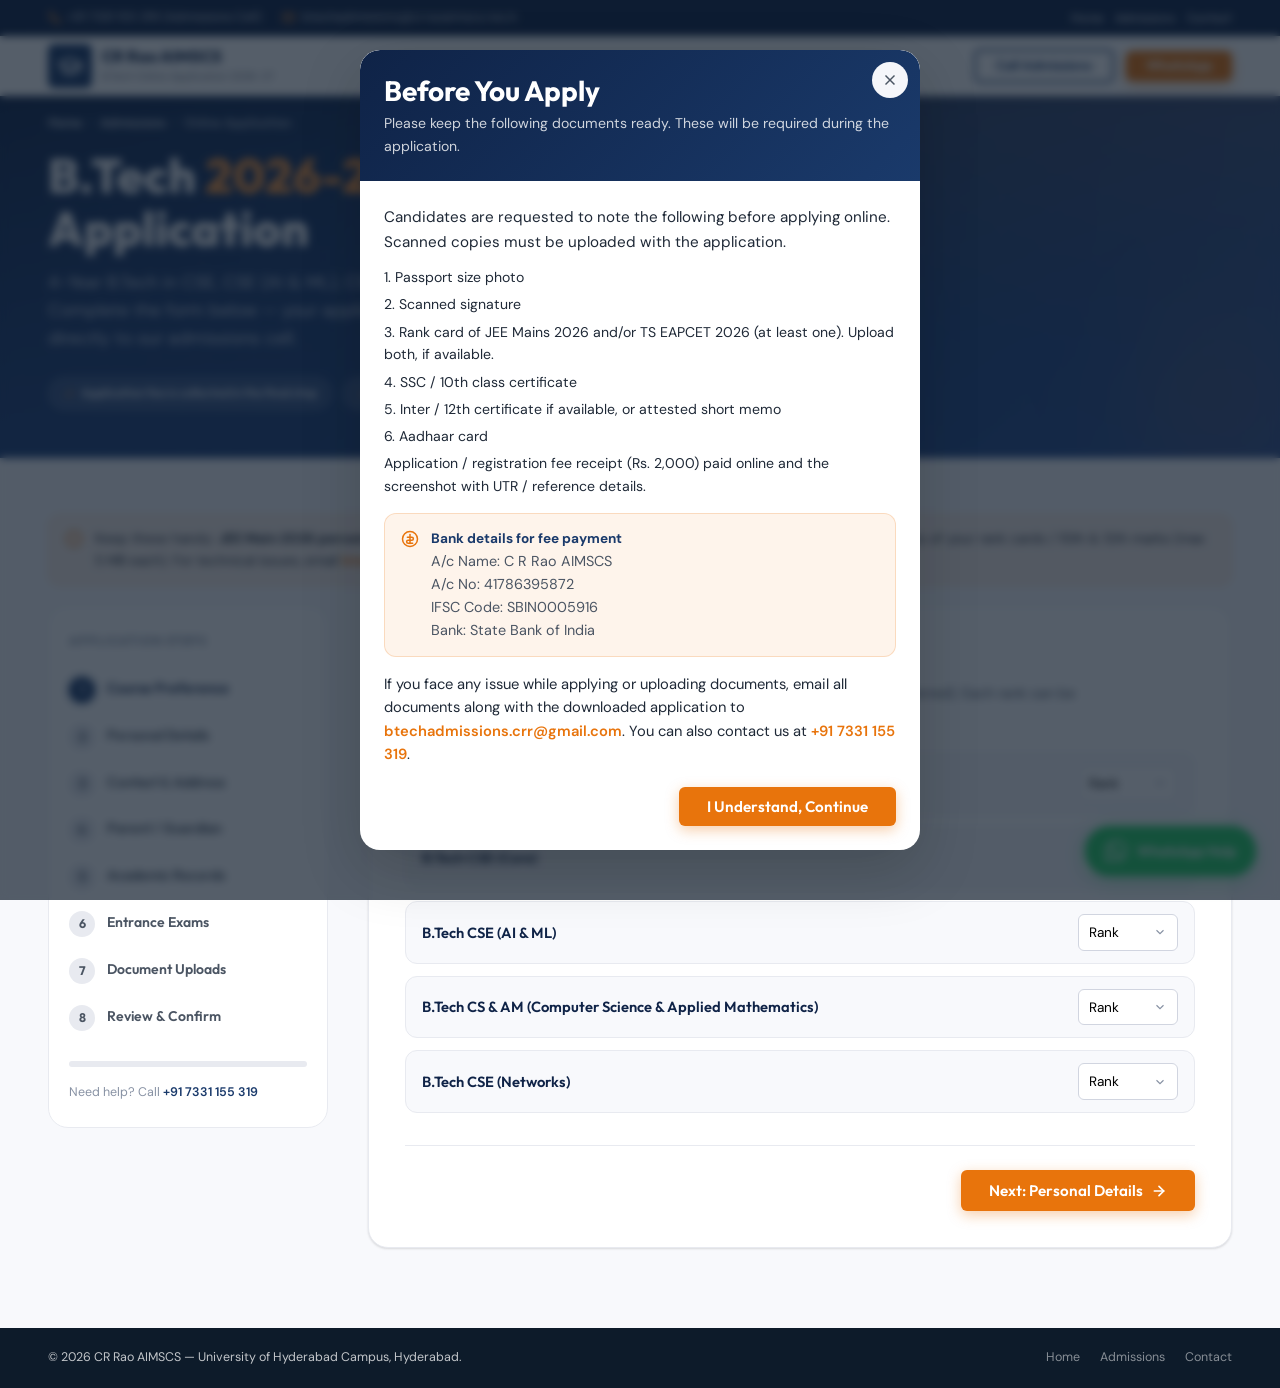
==== pages/apply.html @ d6f0d69d "first commit" ====
<!doctype html>
<html lang="en">
  <head>
    <meta charset="UTF-8" />
    <meta
      name="viewport"
      content="width=device-width, initial-scale=1.0, viewport-fit=cover"
    />
    <meta name="theme-color" content="#1a3a6b" />

    <title>B.Tech 2026-27 Online Application | CR Rao AIMSCS</title>
    <meta
      name="description"
      content="Apply online for the 4-Year B.Tech program at CR Rao AIMSCS for the academic year 2026-27. Specializations in CSE, AI &amp; ML, Data Science, CS &amp; AM and Networks."
    />
    <meta name="robots" content="noindex, nofollow" />

    <link
      rel="icon"
      type="image/svg+xml"
      href="data:image/svg+xml,%3Csvg xmlns='http://www.w3.org/2000/svg' viewBox='0 0 100 100'%3E%3Crect width='100' height='100' rx='18' fill='%231a3a6b'/%3E%3Ctext x='50' y='66' font-family='Outfit,sans-serif' font-size='52' font-weight='800' text-anchor='middle' fill='%23fff'%3ECR%3C/text%3E%3C/svg%3E"
    />

    <link rel="preconnect" href="https://fonts.googleapis.com" />
    <link rel="preconnect" href="https://fonts.gstatic.com" crossorigin />
    <link
      href="https://fonts.googleapis.com/css2?family=Outfit:wght@400;500;600;700;800&family=DM+Sans:wght@400;500;600;700&display=swap"
      rel="stylesheet"
    />

    <link rel="stylesheet" href="https://unpkg.com/aos@2.3.4/dist/aos.css" />
    <link rel="stylesheet" href="../css/main.css" />
  </head>
  <body>
    <!-- ===== SITE HEADER ===== -->
    <header class="site-header scrolled" id="siteHeader">
      <!-- ===== TOP BAR ===== -->
      <div class="top-bar">
        <div class="container top-bar-inner">
          <div class="top-bar-info">
            <span class="top-bar-item">
              <svg
                viewBox="0 0 24 24"
                fill="none"
                stroke="currentColor"
                stroke-width="2"
                stroke-linecap="round"
              >
                <path
                  d="M22 16.92v3a2 2 0 0 1-2.18 2 19.79 19.79 0 0 1-8.63-3.07 19.5 19.5 0 0 1-6-6 19.79 19.79 0 0 1-3.07-8.67A2 2 0 0 1 4.11 2h3a2 2 0 0 1 2 1.72 12.84 12.84 0 0 0 .7 2.81 2 2 0 0 1-.45 2.11L8.09 9.91a16 16 0 0 0 6 6l1.27-1.27a2 2 0 0 1 2.11-.45 12.84 12.84 0 0 0 2.81.7A2 2 0 0 1 22 16.92z"
                />
              </svg>
              +91 7331 155 319 (Admissions Cell)
            </span>
            <span class="top-bar-item">
              <svg
                viewBox="0 0 24 24"
                fill="none"
                stroke="currentColor"
                stroke-width="2"
                stroke-linecap="round"
              >
                <path
                  d="M4 4h16c1.1 0 2 .9 2 2v12c0 1.1-.9 2-2 2H4c-1.1 0-2-.9-2-2V6c0-1.1.9-2 2-2z"
                />
                <polyline points="22,6 12,13 2,6" />
              </svg>
              btechadmissions@crraoaimscs.res.in
            </span>
          </div>
          <div class="top-bar-links">
            <a href="../index.html">Home</a>
            <a href="admissions.html">Admissions</a>
            <a href="contact.html">Contact</a>
          </div>
        </div>
      </div>

      <!-- ===== NAVIGATION ===== -->
      <nav id="navbar" class="scrolled" aria-label="Primary">
        <div class="container nav-inner">
          <a href="../index.html" class="nav-logo">
            <span class="nav-logo-icon">
              <svg
                viewBox="0 0 24 24"
                fill="none"
                stroke="currentColor"
                stroke-width="2"
                stroke-linecap="round"
              >
                <path d="M22 10v6M2 10l10-5 10 5-10 5z" />
                <path d="M6 12v5c0 .5 1.5 2 6 2s6-1.5 6-2v-5" />
              </svg>
            </span>
            <span class="nav-logo-text">
              <span class="nav-logo-name" style="color: #0f2347"
                >CR Rao AIMSCS</span
              ><br />
              <span class="nav-logo-sub" style="color: #6b7280"
                >B.Tech Online Application 2026-27</span
              >
            </span>
          </a>

          <ul class="nav-links">
            <li class="nav-item">
              <a href="../index.html" class="nav-link">Home</a>
            </li>
            <li class="nav-item">
              <a href="admissions.html" class="nav-link">Admissions</a>
            </li>
            <li class="nav-item">
              <a href="placements.html" class="nav-link">Placements</a>
            </li>
            <li class="nav-item">
              <a href="contact.html" class="nav-link">Contact</a>
            </li>
          </ul>

          <div class="nav-cta">
            <a href="tel:+917331155319" class="btn btn-outline btn-sm"
              >Call Admissions</a
            >
            <a href="https://wa.me/917331155319" class="btn btn-primary btn-sm"
              >WhatsApp</a
            >
          </div>

          <button class="nav-toggle" id="navToggle" aria-label="Open menu">
            <span></span><span></span><span></span>
          </button>
        </div>
      </nav>
    </header>
    <!-- /site-header -->

    <div class="mobile-overlay" id="mobileOverlay"></div>
    <aside class="mobile-menu" id="mobileMenu">
      <div class="mobile-menu-header">
        <span class="nav-logo-text">
          <span class="nav-logo-name" style="color: #1a3a6b">CR Rao AIMSCS</span
          ><br />
          <span class="nav-logo-sub" style="color: #6b7280"
            >B.Tech Application</span
          >
        </span>
        <button class="mobile-close" id="mobileClose" aria-label="Close">
          <svg
            viewBox="0 0 24 24"
            fill="none"
            stroke="currentColor"
            stroke-width="2"
          >
            <line x1="18" y1="6" x2="6" y2="18" />
            <line x1="6" y1="6" x2="18" y2="18" />
          </svg>
        </button>
      </div>
      <ul class="mobile-nav-links">
        <li class="mobile-nav-item">
          <a href="../index.html" class="mobile-nav-link">Home</a>
        </li>
        <li class="mobile-nav-item">
          <a href="admissions.html" class="mobile-nav-link">Admissions 2026</a>
        </li>
        <li class="mobile-nav-item">
          <a href="placements.html" class="mobile-nav-link">Placements</a>
        </li>
        <li class="mobile-nav-item">
          <a href="contact.html" class="mobile-nav-link">Contact</a>
        </li>
      </ul>
      <div class="mobile-cta">
        <a href="https://wa.me/917331155319" class="btn btn-whatsapp btn-lg"
          >WhatsApp Counsellor</a
        >
      </div>
    </aside>

    <div
      class="lead-popup"
      id="preApplyNotice"
      role="dialog"
      aria-modal="true"
      aria-labelledby="preApplyTitle"
      aria-describedby="preApplyDesc"
      aria-hidden="true"
    >
      <div class="lead-popup-inner">
        <button
          class="lead-popup-close"
          type="button"
          data-close-notice
          aria-label="Close dialog"
        >
          <svg
            viewBox="0 0 24 24"
            fill="none"
            stroke="currentColor"
            stroke-width="2"
          >
            <line x1="18" y1="6" x2="6" y2="18" />
            <line x1="6" y1="6" x2="18" y2="18" />
          </svg>
        </button>
        <div class="lead-popup-header">
          <h3 id="preApplyTitle">Before You Apply</h3>
          <p id="preApplyDesc">
            Please keep the following documents ready. These will be required
            during the application.
          </p>
        </div>
        <div class="lead-popup-body">
          <p style="font-size: 0.95rem; color: var(--clr-gray-700)">
            Candidates are requested to note the following before applying
            online. Scanned copies must be uploaded with the application.
          </p>
          <ul class="fee-list" style="margin: 0.75rem 0 1rem; padding: 0">
            <li>1. Passport size photo</li>
            <li>2. Scanned signature</li>
            <li>
              3. Rank card of JEE Mains 2026 and/or TS EAPCET 2026 (at least
              one). Upload both, if available.
            </li>
            <li>4. SSC / 10th class certificate</li>
            <li>
              5. Inter / 12th certificate if available, or attested short memo
            </li>
            <li>6. Aadhaar card</li>
            <li>
              Application / registration fee receipt (Rs. 2,000) paid online and
              the screenshot with UTR / reference details.
            </li>
          </ul>

          <div class="apply-info-tile" style="margin: 0 0 1rem">
            <svg
              viewBox="0 0 24 24"
              fill="none"
              stroke="currentColor"
              stroke-width="2"
              stroke-linecap="round"
              aria-hidden="true"
            >
              <path d="M12 6v12" />
              <circle cx="12" cy="12" r="10" />
              <path d="M8.5 9.5h6a2 2 0 0 1 0 4h-5a2 2 0 0 0 0 4h6" />
            </svg>
            <div>
              <div style="font-weight: 700; color: var(--clr-primary)">
                Bank details for fee payment
              </div>
              <div style="font-size: 0.9rem; color: var(--clr-gray-600)">
                A/c Name: C R Rao AIMSCS<br />
                A/c No: 41786395872<br />
                IFSC Code: SBIN0005916<br />
                Bank: State Bank of India
              </div>
            </div>
          </div>

          <p style="font-size: 0.92rem; color: var(--clr-gray-700)">
            If you face any issue while applying or uploading documents, email
            all documents along with the downloaded application to
            <a
              href="mailto:btechadmissions.crr@gmail.com"
              style="color: var(--clr-accent); font-weight: 600"
              >btechadmissions.crr@gmail.com</a
            >. You can also contact us at
            <a
              href="tel:+917331155319"
              style="color: var(--clr-accent); font-weight: 600"
              >+91 7331 155 319</a
            >.
          </p>

          <div
            style="
              display: flex;
              justify-content: flex-end;
              flex-wrap: wrap;
              gap: 0.75rem;
              margin-top: 1.25rem;
            "
          >
            <button type="button" class="btn btn-primary" data-close-notice>
              I Understand, Continue
            </button>
          </div>
        </div>
      </div>
    </div>

    <!-- ===== PAGE HERO ===== -->
    <header class="page-hero">
      <div class="container">
        <nav class="breadcrumb" aria-label="Breadcrumb">
          <a href="../index.html">Home</a>
          <span class="breadcrumb-sep">/</span>
          <a href="admissions.html">Admissions</a>
          <span class="breadcrumb-sep">/</span>
          <span>Online Application</span>
        </nav>
        <h1 class="page-hero-title">
          B.Tech <span>2026-27</span> Online Application
        </h1>
        <p class="page-hero-sub">
          4-Year B.Tech in CSE, CSE (AI &amp; ML), CSE (Data Science), CS &amp;
          AM and CSE (Networks). Complete the form below — your application will
          be saved as you go and submitted directly to our admissions cell.
        </p>
        <div class="page-hero-actions">
          <span class="hero-badge"
            ><svg
              viewBox="0 0 24 24"
              fill="none"
              stroke="currentColor"
              stroke-width="2"
            >
              <polyline points="20 6 9 17 4 12" />
            </svg>
            Application fee is collected in the final step</span
          >
          <span class="hero-badge"
            ><svg
              viewBox="0 0 24 24"
              fill="none"
              stroke="currentColor"
              stroke-width="2"
            >
              <polyline points="20 6 9 17 4 12" />
            </svg>
            Auto-saves as you fill</span
          >
          <span class="hero-badge gold"
            ><svg
              viewBox="0 0 24 24"
              fill="none"
              stroke="currentColor"
              stroke-width="2"
            >
              <polyline points="20 6 9 17 4 12" />
            </svg>
            Digital signature accepted</span
          >
        </div>
      </div>
    </header>

    <!-- ===== APPLICATION SHELL ===== -->
    <section class="apply-shell">
      <div class="container">
        <div class="apply-info-tile">
          <svg
            viewBox="0 0 24 24"
            fill="none"
            stroke="currentColor"
            stroke-width="2"
            stroke-linecap="round"
            aria-hidden="true"
          >
            <circle cx="12" cy="12" r="10" />
            <line x1="12" y1="16" x2="12" y2="12" />
            <line x1="12" y1="8" x2="12.01" y2="8" />
          </svg>
          <div>
            Keep these handy: <strong>JEE Main 2026 percentile</strong>,
            <strong>TS EAPCET 2026 rank</strong>, a passport-size photo, your
            signature image, and PDF copies of your rank cards / 10th &amp; 12th
            marks (max 5 MB each). For technical issues, email
            <a
              href="mailto:btechadmissions@crraoaimscs.res.in"
              style="color: var(--clr-accent); font-weight: 600"
              >btechadmissions@crraoaimscs.res.in</a
            >
            or call
            <a
              href="tel:+917331155319"
              style="color: var(--clr-accent); font-weight: 600"
              >+91 7331 155 319</a
            >.
          </div>
        </div>

        <div class="apply-grid">
          <!-- Step rail -->
          <aside class="step-rail" aria-label="Form steps">
            <div class="step-rail-title">Application Steps</div>
            <ol class="step-list" id="stepList">
              <li class="active" data-step="1">Course Preference</li>
              <li data-step="2">Personal Details</li>
              <li data-step="3">Contact &amp; Address</li>
              <li data-step="4">Parent / Guardian</li>
              <li data-step="5">Academic Records</li>
              <li data-step="6">Entrance Exams</li>
              <li data-step="7">Document Uploads</li>
              <li data-step="8">Review &amp; Confirm</li>
            </ol>
            <div class="step-rail-progress">
              <div class="step-rail-progress-bar" id="progressBar"></div>
            </div>
            <p
              style="
                font-size: 0.78rem;
                color: var(--clr-gray-400);
                margin-top: 1rem;
              "
            >
              Need help? Call
              <a
                href="tel:+917331155319"
                style="color: var(--clr-primary); font-weight: 600"
                >+91 7331 155 319</a
              >
            </p>
          </aside>

          <!-- Form -->
          <main class="apply-panel">
            <!-- Mobile-only compact step indicator (hidden on desktop) -->
            <div class="step-indicator-mobile" id="stepIndicatorMobile">
              <div class="sim-meta">
                <span class="sim-label"
                  >Step <strong id="simCurrent">1</strong> of 8</span
                >
                <span class="sim-name" id="simName">Course Preference</span>
              </div>
              <div class="sim-bar">
                <div class="sim-bar-fill" id="simBarFill"></div>
              </div>
            </div>

            <form id="applyForm" novalidate>
              <!-- ============== STEP 1: COURSE PREFERENCE ============== -->
              <section class="apply-step active" data-step="1">
                <h2><span class="apply-step-num">1</span> Course Preference</h2>
                <p class="apply-step-sub">
                  Rank the five B.Tech specializations in your order of
                  preference (1 = most preferred). Each rank can be assigned to
                  only one program.
                </p>

                <div class="preference-list">
                  <div class="preference-row">
                    <span class="preference-row-name"
                      >B.Tech CSE (Data Science)</span
                    >
                    <select name="pref_ds" class="pref-select" required>
                      <option value="">Rank</option>
                      <option>1</option>
                      <option>2</option>
                      <option>3</option>
                      <option>4</option>
                      <option>5</option>
                      <option value="0">Not interested</option>
                    </select>
                  </div>
                  <div class="preference-row">
                    <span class="preference-row-name">B.Tech CSE (Core)</span>
                    <select name="pref_cse" class="pref-select" required>
                      <option value="">Rank</option>
                      <option>1</option>
                      <option>2</option>
                      <option>3</option>
                      <option>4</option>
                      <option>5</option>
                      <option value="0">Not interested</option>
                    </select>
                  </div>
                  <div class="preference-row">
                    <span class="preference-row-name"
                      >B.Tech CSE (AI &amp; ML)</span
                    >
                    <select name="pref_aiml" class="pref-select" required>
                      <option value="">Rank</option>
                      <option>1</option>
                      <option>2</option>
                      <option>3</option>
                      <option>4</option>
                      <option>5</option>
                      <option value="0">Not interested</option>
                    </select>
                  </div>
                  <div class="preference-row">
                    <span class="preference-row-name"
                      >B.Tech CS &amp; AM (Computer Science &amp; Applied
                      Mathematics)</span
                    >
                    <select name="pref_csam" class="pref-select" required>
                      <option value="">Rank</option>
                      <option>1</option>
                      <option>2</option>
                      <option>3</option>
                      <option>4</option>
                      <option>5</option>
                      <option value="0">Not interested</option>
                    </select>
                  </div>
                  <div class="preference-row">
                    <span class="preference-row-name"
                      >B.Tech CSE (Networks)</span
                    >
                    <select name="pref_net" class="pref-select" required>
                      <option value="">Rank</option>
                      <option>1</option>
                      <option>2</option>
                      <option>3</option>
                      <option>4</option>
                      <option>5</option>
                      <option value="0">Not interested</option>
                    </select>
                  </div>
                </div>

                <div class="step-nav">
                  <button type="button" class="btn btn-back" disabled>
                    Back
                  </button>
                  <button type="button" class="btn btn-primary" data-next>
                    Next: Personal Details
                    <svg
                      viewBox="0 0 24 24"
                      fill="none"
                      stroke="currentColor"
                      stroke-width="2.5"
                      stroke-linecap="round"
                      width="16"
                      height="16"
                    >
                      <line x1="5" y1="12" x2="19" y2="12" />
                      <polyline points="12 5 19 12 12 19" />
                    </svg>
                  </button>
                </div>
              </section>

              <!-- ============== STEP 2: PERSONAL DETAILS ============== -->
              <section class="apply-step" data-step="2">
                <h2><span class="apply-step-num">2</span> Personal Details</h2>
                <p class="apply-step-sub">
                  Enter your details exactly as per your SSC (Class&nbsp;10)
                  certificate.
                </p>

                <div class="field-grid two">
                  <div class="form-group span-2">
                    <label class="form-label" for="f-name"
                      >Full Name (as per SSC)<span class="required-mark"
                        >*</span
                      ></label
                    >
                    <input
                      class="form-input"
                      id="f-name"
                      name="full_name"
                      type="text"
                      autocomplete="name"
                      pattern="[A-Za-z\s\.\-]+"
                      title="Name must contain letters only (no numbers or special characters)"
                      required
                    />
                  </div>

                  <div class="form-group">
                    <label class="form-label" for="f-fname"
                      >Father's Name<span class="required-mark">*</span></label
                    >
                    <input
                      class="form-input"
                      id="f-fname"
                      name="father_name"
                      type="text"
                      pattern="[A-Za-z\s\.\-]+"
                      title="Name must contain letters only (no numbers or special characters)"
                      required
                    />
                  </div>
                  <div class="form-group">
                    <label class="form-label" for="f-mname"
                      >Mother's Name<span class="required-mark">*</span></label
                    >
                    <input
                      class="form-input"
                      id="f-mname"
                      name="mother_name"
                      type="text"
                      pattern="[A-Za-z\s\.\-]+"
                      title="Name must contain letters only (no numbers or special characters)"
                      required
                    />
                  </div>

                  <div class="form-group">
                    <label class="form-label" for="f-dob"
                      >Date of Birth<span class="required-mark">*</span></label
                    >
                    <input
                      class="form-input"
                      id="f-dob"
                      name="dob"
                      type="date"
                      required
                    />
                  </div>
                  <div class="form-group">
                    <label class="form-label"
                      >Gender<span class="required-mark">*</span></label
                    >
                    <div class="radio-group">
                      <label class="radio-pill"
                        ><input
                          type="radio"
                          name="gender"
                          value="Male"
                          required
                        /><span>Male</span></label
                      >
                      <label class="radio-pill"
                        ><input
                          type="radio"
                          name="gender"
                          value="Female"
                        /><span>Female</span></label
                      >
                      <label class="radio-pill"
                        ><input type="radio" name="gender" value="Other" /><span
                          >Other</span
                        ></label
                      >
                    </div>
                  </div>

                  <div class="form-group">
                    <label class="form-label" for="f-cat"
                      >Category<span class="required-mark">*</span></label
                    >
                    <select
                      class="form-select"
                      id="f-cat"
                      name="category"
                      required
                    >
                      <option value="">— Select —</option>
                      <option>OC</option>
                      <option>OBC</option>
                      <option>BC-A</option>
                      <option>BC-B</option>
                      <option>BC-C</option>
                      <option>BC-D</option>
                      <option>BC-E</option>
                      <option>SC</option>
                      <option>ST</option>
                      <option>EWS</option>
                    </select>
                  </div>
                  <div class="form-group">
                    <label class="form-label" for="f-religion"
                      >Religion<span class="required-mark">*</span></label
                    >
                    <input
                      class="form-input"
                      id="f-religion"
                      name="religion"
                      type="text"
                      required
                    />
                  </div>

                  <div class="form-group">
                    <label class="form-label" for="f-tongue"
                      >Mother Tongue</label
                    >
                    <input
                      class="form-input"
                      id="f-tongue"
                      name="mother_tongue"
                      type="text"
                    />
                  </div>
                  <div class="form-group">
                    <label class="form-label" for="f-nat"
                      >Nationality<span class="required-mark">*</span></label
                    >
                    <input
                      class="form-input"
                      id="f-nat"
                      name="nationality"
                      type="text"
                      value="Indian"
                      required
                    />
                  </div>

                  <div class="form-group">
                    <label class="form-label" for="f-aadhaar"
                      >Aadhaar Number<span class="required-mark">*</span></label
                    >
                    <input
                      class="form-input"
                      id="f-aadhaar"
                      name="aadhaar"
                      type="text"
                      inputmode="numeric"
                      maxlength="14"
                      placeholder="XXXX XXXX XXXX"
                      required
                    />
                  </div>
                  <div class="form-group">
                    <label class="form-label" for="f-blood">Blood Group</label>
                    <select class="form-select" id="f-blood" name="blood_group">
                      <option value="">— Select —</option>
                      <option>A+</option>
                      <option>A-</option>
                      <option>B+</option>
                      <option>B-</option>
                      <option>O+</option>
                      <option>O-</option>
                      <option>AB+</option>
                      <option>AB-</option>
                    </select>
                  </div>
                </div>

                <div class="step-nav">
                  <button type="button" class="btn btn-back" data-prev>
                    Back
                  </button>
                  <button type="button" class="btn btn-primary" data-next>
                    Next: Contact &amp; Address
                    <svg
                      viewBox="0 0 24 24"
                      fill="none"
                      stroke="currentColor"
                      stroke-width="2.5"
                      stroke-linecap="round"
                      width="16"
                      height="16"
                    >
                      <line x1="5" y1="12" x2="19" y2="12" />
                      <polyline points="12 5 19 12 12 19" />
                    </svg>
                  </button>
                </div>
              </section>

              <!-- ============== STEP 3: CONTACT & ADDRESS ============== -->
              <section class="apply-step" data-step="3">
                <h2>
                  <span class="apply-step-num">3</span> Contact &amp; Address
                </h2>
                <p class="apply-step-sub">
                  All admission communication will go to this email and mobile
                  number.
                </p>

                <div class="field-grid two">
                  <div class="form-group">
                    <label class="form-label" for="f-email"
                      >Student Email<span class="required-mark">*</span></label
                    >
                    <input
                      class="form-input"
                      id="f-email"
                      name="email"
                      type="email"
                      autocomplete="email"
                      required
                    />
                  </div>
                  <div class="form-group">
                    <label class="form-label" for="f-mobile"
                      >Student Mobile<span class="required-mark">*</span></label
                    >
                    <input
                      class="form-input"
                      id="f-mobile"
                      name="mobile"
                      type="tel"
                      autocomplete="tel"
                      placeholder="10-digit mobile"
                      required
                    />
                  </div>

                  <div class="form-group span-2">
                    <label class="form-label" for="f-addr"
                      >Permanent Address<span class="required-mark"
                        >*</span
                      ></label
                    >
                    <textarea
                      class="form-input"
                      id="f-addr"
                      name="address"
                      rows="3"
                      required
                    ></textarea>
                  </div>

                  <div class="form-group">
                    <label class="form-label" for="f-city"
                      >City / Town<span class="required-mark">*</span></label
                    >
                    <input
                      class="form-input"
                      id="f-city"
                      name="city"
                      type="text"
                      required
                    />
                  </div>
                  <div class="form-group">
                    <label class="form-label" for="f-state"
                      >State<span class="required-mark">*</span></label
                    >
                    <input
                      class="form-input"
                      id="f-state"
                      name="state"
                      type="text"
                      value="Telangana"
                      required
                    />
                  </div>

                  <div class="form-group">
                    <label class="form-label" for="f-pin"
                      >PIN Code<span class="required-mark">*</span></label
                    >
                    <input
                      class="form-input"
                      id="f-pin"
                      name="pin"
                      type="text"
                      inputmode="numeric"
                      maxlength="6"
                      required
                    />
                  </div>
                  <div class="form-group">
                    <label class="form-label" for="f-country"
                      >Country<span class="required-mark">*</span></label
                    >
                    <input
                      class="form-input"
                      id="f-country"
                      name="country"
                      type="text"
                      value="India"
                      required
                    />
                  </div>
                </div>

                <div class="step-nav">
                  <button type="button" class="btn btn-back" data-prev>
                    Back
                  </button>
                  <button type="button" class="btn btn-primary" data-next>
                    Next: Parent / Guardian
                    <svg
                      viewBox="0 0 24 24"
                      fill="none"
                      stroke="currentColor"
                      stroke-width="2.5"
                      stroke-linecap="round"
                      width="16"
                      height="16"
                    >
                      <line x1="5" y1="12" x2="19" y2="12" />
                      <polyline points="12 5 19 12 12 19" />
                    </svg>
                  </button>
                </div>
              </section>

              <!-- ============== STEP 4: PARENT / GUARDIAN ============== -->
              <section class="apply-step" data-step="4">
                <h2>
                  <span class="apply-step-num">4</span> Parent / Guardian
                  Details
                </h2>
                <p class="apply-step-sub">
                  We may contact your parent or guardian during the admissions
                  process.
                </p>

                <div class="field-grid two">
                  <div class="form-group">
                    <label class="form-label" for="f-pname"
                      >Parent / Guardian Name<span class="required-mark"
                        >*</span
                      ></label
                    >
                    <input
                      class="form-input"
                      id="f-pname"
                      name="parent_name"
                      type="text"
                      pattern="[A-Za-z\s\.\-]+"
                      title="Name must contain letters only (no numbers or special characters)"
                      required
                    />
                  </div>
                  <div class="form-group">
                    <label class="form-label" for="f-prel"
                      >Relationship<span class="required-mark">*</span></label
                    >
                    <select
                      class="form-select"
                      id="f-prel"
                      name="parent_relation"
                      required
                    >
                      <option value="">— Select —</option>
                      <option>Father</option>
                      <option>Mother</option>
                      <option>Guardian</option>
                    </select>
                  </div>

                  <div class="form-group">
                    <label class="form-label" for="f-pmobile"
                      >Parent Mobile<span class="required-mark">*</span></label
                    >
                    <input
                      class="form-input"
                      id="f-pmobile"
                      name="parent_mobile"
                      type="tel"
                      placeholder="10-digit mobile"
                      required
                    />
                  </div>
                  <div class="form-group">
                    <label class="form-label" for="f-pemail"
                      >Parent Email<span class="required-mark">*</span></label
                    >
                    <input
                      class="form-input"
                      id="f-pemail"
                      name="parent_email"
                      type="email"
                      required
                    />
                  </div>

                  <div class="form-group">
                    <label class="form-label" for="f-pocc">Occupation</label>
                    <input
                      class="form-input"
                      id="f-pocc"
                      name="parent_occupation"
                      type="text"
                    />
                  </div>
                  <div class="form-group">
                    <label class="form-label" for="f-pinc"
                      >Annual Family Income (₹)</label
                    >
                    <select
                      class="form-select"
                      id="f-pinc"
                      name="family_income"
                    >
                      <option value="">— Select —</option>
                      <option>Below 1 Lakh</option>
                      <option>1 – 3 Lakh</option>
                      <option>3 – 6 Lakh</option>
                      <option>6 – 10 Lakh</option>
                      <option>10 – 25 Lakh</option>
                      <option>Above 25 Lakh</option>
                    </select>
                  </div>

                  <div class="form-group span-2">
                    <label class="form-label" for="f-gname"
                      >Local Guardian (if different from parent)</label
                    >
                    <input
                      class="form-input"
                      id="f-gname"
                      name="local_guardian"
                      type="text"
                      placeholder="Name &amp; mobile (optional)"
                    />
                  </div>
                </div>

                <div class="step-nav">
                  <button type="button" class="btn btn-back" data-prev>
                    Back
                  </button>
                  <button type="button" class="btn btn-primary" data-next>
                    Next: Academic Records
                    <svg
                      viewBox="0 0 24 24"
                      fill="none"
                      stroke="currentColor"
                      stroke-width="2.5"
                      stroke-linecap="round"
                      width="16"
                      height="16"
                    >
                      <line x1="5" y1="12" x2="19" y2="12" />
                      <polyline points="12 5 19 12 12 19" />
                    </svg>
                  </button>
                </div>
              </section>

              <!-- ============== STEP 5: ACADEMIC RECORDS ============== -->
              <section class="apply-step" data-step="5">
                <h2><span class="apply-step-num">5</span> Academic Records</h2>
                <p class="apply-step-sub">
                  Class 10 (SSC) and Class 12 (Intermediate / equivalent)
                  details.
                </p>

                <h3
                  style="
                    font-size: 1rem;
                    color: var(--clr-primary);
                    margin: 0 0 0.6rem;
                  "
                >
                  Class 10 / SSC
                </h3>
                <div class="field-grid two">
                  <div class="form-group">
                    <label class="form-label" for="f-10sch"
                      >School Name<span class="required-mark">*</span></label
                    >
                    <input
                      class="form-input"
                      id="f-10sch"
                      name="ssc_school"
                      type="text"
                      required
                    />
                  </div>
                  <div class="form-group">
                    <label class="form-label" for="f-10board"
                      >Board<span class="required-mark">*</span></label
                    >
                    <input
                      class="form-input"
                      id="f-10board"
                      name="ssc_board"
                      type="text"
                      placeholder="e.g. CBSE, TS Board"
                      required
                    />
                  </div>
                  <div class="form-group">
                    <label class="form-label" for="f-10year"
                      >Year of Passing<span class="required-mark"
                        >*</span
                      ></label
                    >
                    <input
                      class="form-input"
                      id="f-10year"
                      name="ssc_year"
                      type="number"
                      min="2000"
                      max="2026"
                      required
                    />
                  </div>
                  <div class="form-group">
                    <label class="form-label" for="f-10pct"
                      >Percentage / GPA<span class="required-mark"
                        >*</span
                      ></label
                    >
                    <input
                      class="form-input"
                      id="f-10pct"
                      name="ssc_pct"
                      type="text"
                      required
                    />
                  </div>
                </div>

                <h3
                  style="
                    font-size: 1rem;
                    color: var(--clr-primary);
                    margin: 1.5rem 0 0.6rem;
                  "
                >
                  Class 12 / Intermediate
                </h3>
                <div class="field-grid two">
                  <div class="form-group">
                    <label class="form-label" for="f-12sch"
                      >College / School<span class="required-mark"
                        >*</span
                      ></label
                    >
                    <input
                      class="form-input"
                      id="f-12sch"
                      name="hsc_school"
                      type="text"
                      required
                    />
                  </div>
                  <div class="form-group">
                    <label class="form-label" for="f-12board"
                      >Board<span class="required-mark">*</span></label
                    >
                    <input
                      class="form-input"
                      id="f-12board"
                      name="hsc_board"
                      type="text"
                      placeholder="e.g. CBSE, TS Board"
                      required
                    />
                  </div>
                  <div class="form-group">
                    <label class="form-label" for="f-12year"
                      >Year of Passing<span class="required-mark"
                        >*</span
                      ></label
                    >
                    <input
                      class="form-input"
                      id="f-12year"
                      name="hsc_year"
                      type="number"
                      min="2020"
                      max="2027"
                      value="2026"
                      required
                    />
                  </div>
                  <div class="form-group">
                    <label class="form-label" for="f-12pct"
                      >Percentage / GPA / Status<span class="required-mark"
                        >*</span
                      ></label
                    >
                    <input
                      class="form-input"
                      id="f-12pct"
                      name="hsc_pct"
                      type="text"
                      placeholder="e.g. 92% or Awaiting Result"
                      required
                    />
                  </div>
                  <div class="form-group">
                    <label class="form-label" for="f-12math"
                      >Maths Marks (out of 100)<span class="required-mark"
                        >*</span
                      ></label
                    >
                    <input
                      class="form-input"
                      id="f-12math"
                      name="hsc_math"
                      type="number"
                      min="0"
                      max="100"
                      required
                    />
                  </div>
                  <div class="form-group">
                    <label class="form-label" for="f-12phy"
                      >Physics Marks (out of 100)<span class="required-mark"
                        >*</span
                      ></label
                    >
                    <input
                      class="form-input"
                      id="f-12phy"
                      name="hsc_physics"
                      type="number"
                      min="0"
                      max="100"
                      required
                    />
                  </div>
                  <div class="form-group">
                    <label class="form-label" for="f-12chem"
                      >Chemistry Marks (out of 100)<span class="required-mark"
                        >*</span
                      ></label
                    >
                    <input
                      class="form-input"
                      id="f-12chem"
                      name="hsc_chemistry"
                      type="number"
                      min="0"
                      max="100"
                      required
                    />
                  </div>
                  <div class="form-group">
                    <label class="form-label" for="f-12mpc"
                      >MPC Group Percentage (%)<span class="required-mark"
                        >*</span
                      ></label
                    >
                    <input
                      class="form-input"
                      id="f-12mpc"
                      name="hsc_mpc_pct"
                      type="number"
                      step="0.01"
                      min="0"
                      max="100"
                      placeholder="e.g. 91.33"
                      required
                    />
                  </div>
                </div>

                <div class="step-nav">
                  <button type="button" class="btn btn-back" data-prev>
                    Back
                  </button>
                  <button type="button" class="btn btn-primary" data-next>
                    Next: Entrance Exams
                    <svg
                      viewBox="0 0 24 24"
                      fill="none"
                      stroke="currentColor"
                      stroke-width="2.5"
                      stroke-linecap="round"
                      width="16"
                      height="16"
                    >
                      <line x1="5" y1="12" x2="19" y2="12" />
                      <polyline points="12 5 19 12 12 19" />
                    </svg>
                  </button>
                </div>
              </section>

              <!-- ============== STEP 6: ENTRANCE EXAMS ============== -->
              <section class="apply-step" data-step="6">
                <h2>
                  <span class="apply-step-num">6</span> Entrance Examinations
                </h2>
                <p class="apply-step-sub">
                  Provide whichever exam scores are available — at least one of
                  JEE Main 2026 or TS EAPCET 2026 is required.
                </p>

                <h3
                  style="
                    font-size: 1rem;
                    color: var(--clr-primary);
                    margin: 0 0 0.6rem;
                  "
                >
                  JEE Main 2026
                </h3>
                <div class="field-grid two">
                  <div class="form-group">
                    <label class="form-label" for="f-jeepct"
                      >JEE Main 2026 Percentile</label
                    >
                    <input
                      class="form-input"
                      id="f-jeepct"
                      name="jee_percentile"
                      type="number"
                      step="0.0001"
                      min="0"
                      max="100"
                      placeholder="e.g. 95.4321"
                    />
                  </div>
                  <div class="form-group">
                    <label class="form-label" for="f-jeerno"
                      >JEE Application / Roll No.</label
                    >
                    <input
                      class="form-input"
                      id="f-jeerno"
                      name="jee_roll"
                      type="text"
                    />
                  </div>
                </div>

                <h3
                  style="
                    font-size: 1rem;
                    color: var(--clr-primary);
                    margin: 1.5rem 0 0.6rem;
                  "
                >
                  TS EAPCET 2026
                </h3>
                <div class="field-grid two">
                  <div class="form-group">
                    <label class="form-label" for="f-eaprank"
                      >TS EAPCET 2026 Rank</label
                    >
                    <input
                      class="form-input"
                      id="f-eaprank"
                      name="eapcet_rank"
                      type="number"
                      min="1"
                      placeholder="e.g. 1542"
                    />
                  </div>
                  <div class="form-group">
                    <label class="form-label" for="f-eaphall"
                      >EAPCET Hall Ticket No.</label
                    >
                    <input
                      class="form-input"
                      id="f-eaphall"
                      name="eapcet_hall"
                      type="text"
                    />
                  </div>
                </div>

                <!-- <h3 style="font-size:1rem;color:var(--clr-primary);margin:1.5rem 0 0.6rem;">AP EAPCET 2026</h3>
            <div class="field-grid two">
              <div class="form-group">
                <label class="form-label" for="f-apeaprank">AP EAPCET 2026 Rank</label>
                <input class="form-input" id="f-apeaprank" name="ap_eapcet_rank" type="number" min="1" placeholder="e.g. 3210" />
              </div>
              <div class="form-group">
                <label class="form-label" for="f-apeaphall">AP EAPCET Hall Ticket No.</label>
                <input class="form-input" id="f-apeaphall" name="ap_eapcet_hall" type="text" />
              </div>
            </div> -->

                <h3
                  style="
                    font-size: 1rem;
                    color: var(--clr-primary);
                    margin: 1.5rem 0 0.6rem;
                  "
                >
                  Other (Optional)
                </h3>
                <div class="field-grid two">
                  <div class="form-group">
                    <label class="form-label" for="f-other-exam"
                      >Other Entrance Exam</label
                    >
                    <input
                      class="form-input"
                      id="f-other-exam"
                      name="other_exam"
                      type="text"
                      placeholder="e.g. BITSAT, VITEEE, AP EAPCET"
                    />
                  </div>
                  <div class="form-group">
                    <label class="form-label" for="f-other-rank"
                      >Score / Rank</label
                    >
                    <input
                      class="form-input"
                      id="f-other-rank"
                      name="other_score"
                      type="text"
                    />
                  </div>
                </div>

                <div
                  class="apply-info-tile"
                  style="
                    margin-top: 1.25rem;
                    background: var(--clr-amber-50, #fffbeb);
                    border-color: var(--clr-amber-300, #fcd34d);
                  "
                >
                  <svg
                    viewBox="0 0 24 24"
                    fill="none"
                    stroke="currentColor"
                    stroke-width="2"
                    stroke-linecap="round"
                    aria-hidden="true"
                    style="color: #b45309; flex-shrink: 0"
                  >
                    <circle cx="12" cy="12" r="10" />
                    <line x1="12" y1="8" x2="12" y2="12" />
                    <line x1="12" y1="16" x2="12.01" y2="16" />
                  </svg>
                  <div style="color: #78350f">
                    <strong>Note:</strong> If you do not have a JEE Main 2026
                    percentile <em>and</em> have not qualified in TS EAPCET 2026
                    (i.e. at least one of these is not available), please
                    <a
                      href="contact.html"
                      style="color: var(--clr-primary); font-weight: 600"
                      >contact us</a
                    >
                    or check our website for the notification on
                    <strong>"Spot Admissions"</strong> if seats are available.
                  </div>
                </div>

                <div class="step-nav">
                  <button type="button" class="btn btn-back" data-prev>
                    Back
                  </button>
                  <button type="button" class="btn btn-primary" data-next>
                    Next: Document Uploads
                    <svg
                      viewBox="0 0 24 24"
                      fill="none"
                      stroke="currentColor"
                      stroke-width="2.5"
                      stroke-linecap="round"
                      width="16"
                      height="16"
                    >
                      <line x1="5" y1="12" x2="19" y2="12" />
                      <polyline points="12 5 19 12 12 19" />
                    </svg>
                  </button>
                </div>
              </section>

              <!-- ============== STEP 7: DOCUMENT UPLOADS ============== -->
              <section class="apply-step" data-step="7">
                <h2><span class="apply-step-num">7</span> Document Uploads</h2>
                <p class="apply-step-sub">
                  Upload PDF / JPG / PNG files. Each file should be under
                  5&nbsp;MB. If you face technical issues, you can email them to
                  <a
                    href="mailto:btechadmissions@crraoaimscs.res.in"
                    style="color: var(--clr-accent); font-weight: 600"
                    >btechadmissions@crraoaimscs.res.in</a
                  >
                  with your reference ID.
                </p>

                <div class="upload-grid">
                  <div class="form-group">
                    <label class="form-label"
                      >Passport Size Photo<span class="required-mark"
                        >*</span
                      ></label
                    >
                    <div class="file-upload">
                      <label class="file-upload-label" for="up-photo">
                        <svg
                          viewBox="0 0 24 24"
                          fill="none"
                          stroke="currentColor"
                          stroke-width="2"
                          stroke-linecap="round"
                        >
                          <rect x="3" y="3" width="18" height="18" rx="2" />
                          <circle cx="9" cy="9" r="2" />
                          <polyline points="21 15 16 10 5 21" />
                        </svg>
                        <span class="file-prompt">Click to upload photo</span>
                        <span class="file-hint">JPG / PNG, &lt;2 MB</span>
                      </label>
                      <input
                        type="file"
                        id="up-photo"
                        name="upload_photo"
                        accept="image/*"
                        required
                      />
                      <span class="file-upload-name"></span>
                    </div>
                  </div>

                  <div class="form-group">
                    <label class="form-label"
                      >Signature Image<span class="required-mark"
                        >*</span
                      ></label
                    >
                    <div class="file-upload">
                      <label class="file-upload-label" for="up-sig">
                        <svg
                          viewBox="0 0 24 24"
                          fill="none"
                          stroke="currentColor"
                          stroke-width="2"
                          stroke-linecap="round"
                        >
                          <path d="M12 19l7-7 3 3-7 7-3-3z" />
                          <path d="M18 13l-1.5-7.5L2 2l3.5 14.5L13 18l5-5z" />
                          <path d="M2 2l7.586 7.586" />
                          <circle cx="11" cy="11" r="2" />
                        </svg>
                        <span class="file-prompt"
                          >Upload scanned signature</span
                        >
                        <span class="file-hint">JPG / PNG, &lt;2 MB</span>
                      </label>
                      <input
                        type="file"
                        id="up-sig"
                        name="upload_signature"
                        accept="image/*"
                      />
                      <span class="file-upload-name"></span>
                    </div>
                  </div>
                </div>
                <p
                  style="
                    font-size: 0.78rem;
                    color: var(--clr-gray-500);
                    margin: 0.4rem 0 0;
                  "
                >
                  <strong>Note:</strong> Upload a scanned signature
                  <strong>or</strong> draw it on the signature pad in Step 8 —
                  at least one is required.
                </p>

                <!-- Rank Card group — at least one required -->
                <h3
                  style="
                    font-size: 1rem;
                    color: var(--clr-primary);
                    margin: 1.5rem 0 0.25rem;
                  "
                >
                  Entrance Exam Rank Card<span class="required-mark">*</span>
                </h3>
                <p
                  style="
                    font-size: 0.82rem;
                    color: var(--clr-gray-500);
                    margin: 0 0 0.75rem;
                  "
                >
                  Upload <strong>at least one</strong> rank card: JEE Main 2026,
                  TS EAPCET 2026, or Other.
                </p>
                <div
                  id="rankCardError"
                  style="
                    display: none;
                    font-size: 0.78rem;
                    color: #dc2626;
                    margin-bottom: 0.5rem;
                  "
                >
                  Please upload at least one entrance exam rank card.
                </div>
                <div class="upload-grid">
                  <div class="form-group">
                    <label class="form-label">JEE Main 2026 Rank Card</label>
                    <div class="file-upload">
                      <label class="file-upload-label" for="up-jee">
                        <svg
                          viewBox="0 0 24 24"
                          fill="none"
                          stroke="currentColor"
                          stroke-width="2"
                          stroke-linecap="round"
                        >
                          <path
                            d="M14 2H6a2 2 0 0 0-2 2v16a2 2 0 0 0 2 2h12a2 2 0 0 0 2-2V8z"
                          />
                          <polyline points="14 2 14 8 20 8" />
                        </svg>
                        <span class="file-prompt">Upload JEE rank card</span>
                        <span class="file-hint">PDF / JPG, &lt;5 MB</span>
                      </label>
                      <input
                        type="file"
                        id="up-jee"
                        name="upload_jee"
                        accept=".pdf,image/*"
                        class="rank-card-input"
                      />
                      <span class="file-upload-name"></span>
                    </div>
                  </div>

                  <div class="form-group">
                    <label class="form-label">TS EAPCET 2026 Rank Card</label>
                    <div class="file-upload">
                      <label class="file-upload-label" for="up-ts-eapcet">
                        <svg
                          viewBox="0 0 24 24"
                          fill="none"
                          stroke="currentColor"
                          stroke-width="2"
                          stroke-linecap="round"
                        >
                          <path
                            d="M14 2H6a2 2 0 0 0-2 2v16a2 2 0 0 0 2 2h12a2 2 0 0 0 2-2V8z"
                          />
                          <polyline points="14 2 14 8 20 8" />
                        </svg>
                        <span class="file-prompt"
                          >Upload TS EAPCET rank card</span
                        >
                        <span class="file-hint">PDF / JPG, &lt;5 MB</span>
                      </label>
                      <input
                        type="file"
                        id="up-ts-eapcet"
                        name="upload_ts-eapcet"
                        accept=".pdf,image/*"
                        class="rank-card-input"
                      />
                      <span class="file-upload-name"></span>
                    </div>
                  </div>

                  <div class="form-group">
                    <label class="form-label">Other Rank Card</label>
                    <div class="file-upload">
                      <label class="file-upload-label" for="up-other-rank">
                        <svg
                          viewBox="0 0 24 24"
                          fill="none"
                          stroke="currentColor"
                          stroke-width="2"
                          stroke-linecap="round"
                        >
                          <path
                            d="M14 2H6a2 2 0 0 0-2 2v16a2 2 0 0 0 2 2h12a2 2 0 0 0 2-2V8z"
                          />
                          <polyline points="14 2 14 8 20 8" />
                        </svg>
                        <span class="file-prompt">Upload Other rank card</span>
                        <span class="file-hint">PDF / JPG, &lt;5 MB</span>
                      </label>
                      <input
                        type="file"
                        id="up-other-rank"
                        name="upload_other_rank_card"
                        accept=".pdf,image/*"
                        class="rank-card-input"
                      />
                      <span class="file-upload-name"></span>
                    </div>
                  </div>
                </div>

                <div class="upload-grid" style="margin-top: 1rem">
                  <div class="form-group">
                    <label class="form-label"
                      >Class 10 Marksheet<span class="required-mark"
                        >*</span
                      ></label
                    >
                    <div class="file-upload">
                      <label class="file-upload-label" for="up-ssc">
                        <svg
                          viewBox="0 0 24 24"
                          fill="none"
                          stroke="currentColor"
                          stroke-width="2"
                          stroke-linecap="round"
                        >
                          <path
                            d="M14 2H6a2 2 0 0 0-2 2v16a2 2 0 0 0 2 2h12a2 2 0 0 0 2-2V8z"
                          />
                          <polyline points="14 2 14 8 20 8" />
                        </svg>
                        <span class="file-prompt">Upload SSC marksheet</span>
                        <span class="file-hint">PDF / JPG, &lt;5 MB</span>
                      </label>
                      <input
                        type="file"
                        id="up-ssc"
                        name="upload_ssc"
                        accept=".pdf,image/*"
                        required
                      />
                      <span class="file-upload-name"></span>
                    </div>
                  </div>

                  <div class="form-group">
                    <label class="form-label"
                      >Class 12 Marksheet<span class="required-mark"
                        >*</span
                      ></label
                    >
                    <div class="file-upload">
                      <label class="file-upload-label" for="up-hsc">
                        <svg
                          viewBox="0 0 24 24"
                          fill="none"
                          stroke="currentColor"
                          stroke-width="2"
                          stroke-linecap="round"
                        >
                          <path
                            d="M14 2H6a2 2 0 0 0-2 2v16a2 2 0 0 0 2 2h12a2 2 0 0 0 2-2V8z"
                          />
                          <polyline points="14 2 14 8 20 8" />
                        </svg>
                        <span class="file-prompt">Upload HSC marksheet</span>
                        <span class="file-hint"
                          >PDF / JPG (or "Awaiting Result"), &lt;5 MB</span
                        >
                      </label>
                      <input
                        type="file"
                        id="up-hsc"
                        name="upload_hsc"
                        accept=".pdf,image/*"
                        required
                      />
                      <span class="file-upload-name"></span>
                    </div>
                  </div>

                  <div class="form-group">
                    <label class="form-label"
                      >Aadhaar Card<span class="required-mark">*</span></label
                    >
                    <div class="file-upload">
                      <label class="file-upload-label" for="up-aadhaar">
                        <svg
                          viewBox="0 0 24 24"
                          fill="none"
                          stroke="currentColor"
                          stroke-width="2"
                          stroke-linecap="round"
                        >
                          <rect x="3" y="4" width="18" height="16" rx="2" />
                          <circle cx="9" cy="10" r="2" />
                          <path d="M15 8h2M15 12h2M5 16h14" />
                        </svg>
                        <span class="file-prompt">Upload Aadhaar</span>
                        <span class="file-hint">PDF / JPG, &lt;5 MB</span>
                      </label>
                      <input
                        type="file"
                        id="up-aadhaar"
                        name="upload_aadhaar"
                        accept=".pdf,image/*"
                        required
                      />
                      <span class="file-upload-name"></span>
                    </div>
                  </div>
                </div>

                <div class="step-nav">
                  <button type="button" class="btn btn-back" data-prev>
                    Back
                  </button>
                  <button type="button" class="btn btn-primary" data-next>
                    Next: Review &amp; Confirm
                    <svg
                      viewBox="0 0 24 24"
                      fill="none"
                      stroke="currentColor"
                      stroke-width="2.5"
                      stroke-linecap="round"
                      width="16"
                      height="16"
                    >
                      <line x1="5" y1="12" x2="19" y2="12" />
                      <polyline points="12 5 19 12 12 19" />
                    </svg>
                  </button>
                </div>
              </section>

              <!-- ============== STEP 8: REVIEW & CONFIRM ============== -->
              <section class="apply-step" data-step="8">
                <h2>
                  <span class="apply-step-num">8</span> Review &amp; Confirm
                </h2>
                <p class="apply-step-sub">
                  Please verify your details below. You can go back to any step
                  to make changes.
                </p>

                <div class="review-summary" id="reviewSummary">
                  <!-- Filled by JS -->
                </div>

                <div class="declaration-box">
                  <p>
                    <strong>Declaration:</strong> I hereby declare that the
                    information furnished above is true to the best of my
                    knowledge and belief. I understand that any false
                    information may lead to cancellation of my admission. I
                    agree to abide by the rules and regulations of CR Rao
                    AIMSCS. I authorise CR Rao AIMSCS to contact me regarding my
                    application via phone, email or WhatsApp.
                  </p>
                  <label class="declaration-check">
                    <input
                      type="checkbox"
                      name="declaration"
                      id="declaration"
                      required
                    />
                    <span
                      >I confirm that the information provided is correct and I
                      agree to the terms above.
                      <strong
                        >(This digital acceptance replaces the physical
                        signature on the printed form.)</strong
                      ></span
                    >
                  </label>
                </div>

                <h3
                  style="
                    font-size: 0.95rem;
                    color: var(--clr-primary);
                    margin: 1.5rem 0 0.5rem;
                  "
                >
                  Digital Signature<span class="required-mark">*</span>
                </h3>
                <p
                  style="
                    font-size: 0.85rem;
                    color: var(--clr-gray-600);
                    margin: 0 0 0.5rem;
                  "
                >
                  Sign below using your mouse or finger — or upload a scanned
                  signature in Step 7. <strong>At least one is required</strong>
                  to submit the application.
                </p>
                <div class="sig-wrap">
                  <canvas
                    id="sigCanvas"
                    class="sig-canvas"
                    width="640"
                    height="160"
                    aria-label="Signature pad"
                  ></canvas>
                  <div class="sig-toolbar">
                    <span id="sigStatus">Sign in the box above</span>
                    <button type="button" class="sig-clear" id="sigClear">
                      Clear signature
                    </button>
                  </div>
                </div>
                <input
                  type="hidden"
                  name="signature_data"
                  id="signature_data"
                />

                <div class="step-nav">
                  <button type="button" class="btn btn-back" data-prev>
                    Back
                  </button>
                  <button type="submit" class="btn btn-primary" id="submitBtn">
                    Submit Application
                    <svg
                      viewBox="0 0 24 24"
                      fill="none"
                      stroke="currentColor"
                      stroke-width="2.5"
                      stroke-linecap="round"
                      width="16"
                      height="16"
                    >
                      <polyline points="20 6 9 17 4 12" />
                    </svg>
                  </button>
                </div>
              </section>

              <!-- ============== SUCCESS ============== -->
              <section class="apply-step" data-step="9" id="successStep">
                <div class="apply-success" style="text-align: center">
                  <div class="apply-success-icon">
                    <svg
                      viewBox="0 0 24 24"
                      fill="none"
                      stroke="currentColor"
                      stroke-width="2.5"
                      stroke-linecap="round"
                    >
                      <path d="M22 11.08V12a10 10 0 1 1-5.93-9.14" />
                      <polyline points="22 4 12 14.01 9 11.01" />
                    </svg>
                  </div>
                  <h2>Application Submitted Successfully!</h2>
                  <p>
                    Your B.Tech 2026-27 application has been received by our
                    admissions cell. Our team will review and reach out within
                    <strong>24 working hours</strong>.
                  </p>
                  <p>
                    A confirmation copy has been sent to your registered email.
                    Please save your reference ID below.
                  </p>
                  <div class="reference-id" id="refId">CRR-2026-XXXXXX</div>
                  <div
                    style="
                      margin-top: 2rem;
                      display: flex;
                      flex-wrap: wrap;
                      justify-content: center;
                      gap: 0.75rem;
                    "
                  >
                    <a href="../index.html" class="btn btn-outline"
                      >Back to Home</a
                    >
                    <a
                      href="https://wa.me/917331155319"
                      class="btn btn-whatsapp"
                      >WhatsApp Admissions</a
                    >
                  </div>
                </div>
              </section>
            </form>
          </main>
        </div>
      </div>
    </section>

    <!-- ===== FOOTER ===== -->
    <footer>
      <div class="container footer-bottom">
        <div>
          © 2026 CR Rao AIMSCS — University of Hyderabad Campus, Hyderabad.
        </div>
        <div class="footer-bottom-links">
          <a href="../index.html">Home</a>
          <a href="admissions.html">Admissions</a>
          <a href="contact.html">Contact</a>
        </div>
      </div>
    </footer>

    <a
      href="https://wa.me/917331155319"
      class="whatsapp-float"
      aria-label="Chat on WhatsApp"
    >
      <svg viewBox="0 0 24 24" fill="currentColor">
        <path
          d="M17.498 14.382c-.301-.15-1.767-.867-2.04-.966-.273-.101-.473-.15-.673.15-.197.295-.771.964-.944 1.162-.175.195-.349.21-.646.075-.3-.15-1.263-.465-2.403-1.485-.888-.795-1.484-1.77-1.66-2.07-.174-.3-.019-.465.13-.615.136-.135.301-.345.451-.523.146-.181.194-.301.297-.496.1-.21.049-.375-.025-.524-.075-.15-.672-1.62-.922-2.206-.24-.584-.487-.51-.672-.51-.172-.015-.371-.015-.571-.015-.2 0-.523.074-.797.359-.273.3-1.045 1.02-1.045 2.475s1.07 2.865 1.219 3.075c.149.195 2.105 3.195 5.1 4.485.714.3 1.27.48 1.704.629.714.227 1.365.195 1.88.121.574-.091 1.767-.721 2.016-1.426.255-.705.255-1.29.18-1.425-.074-.135-.27-.21-.57-.345m-5.446 7.443h-.016c-1.77 0-3.524-.48-5.055-1.38l-.36-.214-3.75.975 1.005-3.645-.239-.375a9.869 9.869 0 0 1-1.516-5.26c0-5.445 4.455-9.885 9.942-9.885 2.654 0 5.145 1.035 7.021 2.91 1.875 1.875 2.909 4.376 2.909 7.026-.004 5.444-4.46 9.879-9.945 9.879M20.52 3.449C18.24 1.245 15.24 0 12.045 0 5.463 0 .104 5.334.101 11.893c0 2.096.549 4.14 1.595 5.945L0 24l6.335-1.652a12.062 12.062 0 0 0 5.71 1.447h.006c6.585 0 11.946-5.336 11.949-11.896 0-3.176-1.24-6.165-3.495-8.411"
        />
      </svg>
      <span class="whatsapp-float-label">WhatsApp Help</span>
    </a>

    <button class="back-to-top" id="backToTop" aria-label="Back to top">
      <svg
        viewBox="0 0 24 24"
        fill="none"
        stroke="currentColor"
        stroke-width="2.5"
        stroke-linecap="round"
      >
        <polyline points="18 15 12 9 6 15" />
      </svg>
    </button>

    <script src="https://unpkg.com/aos@2.3.4/dist/aos.js" defer></script>
    <script src="../js/main.js" defer></script>
    <script src="../js/application.js" defer></script>
  </body>
</html>
---- css/main.css ----
/* ============================================================
   CR Rao AIMSCS — Main Stylesheet
   Mobile-first | WCAG 2.1 AA | Google Fonts: Outfit + DM Sans
   ============================================================ */

/* ── CSS Custom Properties ── */
:root {
  /* Brand Colors */
  --clr-primary: #1a3a6b; /* Deep Navy */
  --clr-primary-d: #0f2347; /* Darker Navy */
  --clr-primary-l: #2a5298; /* Lighter Navy */
  --clr-accent: #e8740c; /* Vibrant Orange */
  --clr-accent-d: #c45e00;
  --clr-accent-l: #ff9a3c;
  --clr-gold: #c9a227;
  --clr-success: #16a34a;

  /* Vibrant accent palette — used to color-code programs &amp;
     sections so the design reads as photo-driven and lively
     instead of mono-corporate. */
  --clr-electric: #2563eb; /* Electric blue */
  --clr-electric-l: #60a5fa;
  --clr-teal: #0d9488; /* Innovation teal */
  --clr-teal-l: #2dd4bf;
  --clr-violet: #7c3aed; /* AI / research */
  --clr-violet-l: #a78bfa;
  --clr-coral: #ef4444; /* Cyber / energy */
  --clr-coral-l: #f87171;
  --clr-sun: #f59e0b; /* Highlight / CTA */
  --clr-sun-l: #fbbf24;
  --clr-pink: #ec4899; /* Campus life / events */
  --clr-pink-l: #f472b6;
  --clr-lime: #84cc16; /* Sustainability / placements */
  --clr-lime-l: #a3e635;

  /* Neutrals */
  --clr-white: #ffffff;
  --clr-off-white: #f8f9fc;
  --clr-gray-50: #f5f6fa;
  --clr-gray-100: #e8eaf0;
  --clr-gray-200: #d1d5e0;
  --clr-gray-400: #8892a4;
  --clr-gray-600: #4b5563;
  --clr-gray-800: #1f2937;
  --clr-dark: #0d1b2a;

  /* Typography */
  --font-head: "Outfit", system-ui, sans-serif;
  --font-body: "DM Sans", system-ui, sans-serif;

  /* Spacing */
  --gap-xs: 0.5rem;
  --gap-sm: 1rem;
  --gap-md: 1.5rem;
  --gap-lg: 2rem;
  --gap-xl: 3rem;
  --gap-2xl: 5rem;

  /* Layout */
  --max-w: 1280px;
  --nav-h: 72px;
  --nav-h-sm: 60px;
  --radius-sm: 6px;
  --radius-md: 12px;
  --radius-lg: 20px;
  --radius-xl: 32px;

  /* Shadows */
  --shadow-sm: 0 1px 3px rgba(0, 0, 0, 0.08), 0 1px 2px rgba(0, 0, 0, 0.06);
  --shadow-md: 0 4px 16px rgba(0, 0, 0, 0.1);
  --shadow-lg: 0 10px 40px rgba(0, 0, 0, 0.14);
  --shadow-xl: 0 20px 60px rgba(0, 0, 0, 0.18);

  /* Transitions */
  --trans-fast: 150ms ease;
  --trans-mid: 300ms ease;
  --trans-slow: 500ms ease;
}

/* ── Reset & Base ── */
*,
*::before,
*::after {
  box-sizing: border-box;
  margin: 0;
  padding: 0;
}

html {
  scroll-behavior: smooth;
  -webkit-text-size-adjust: 100%;
  font-size: 16px;
}

body {
  font-family: var(--font-body);
  color: var(--clr-gray-800);
  background: var(--clr-white);
  line-height: 1.6;
  overflow-x: hidden;
}

img,
video {
  max-width: 100%;
  height: auto;
  display: block;
}
a {
  color: inherit;
  text-decoration: none;
}
ul,
ol {
  list-style: none;
}
button {
  cursor: pointer;
  border: none;
  background: none;
  font-family: inherit;
}
input,
textarea,
select {
  font-family: inherit;
}

/* ── Typography Scale ── */
h1,
h2,
h3,
h4,
h5,
h6 {
  font-family: var(--font-head);
  line-height: 1.2;
  font-weight: 700;
  color: var(--clr-primary-d);
}
h1 {
  font-size: clamp(2rem, 5vw, 3.5rem);
}
h2 {
  font-size: clamp(1.6rem, 3.5vw, 2.5rem);
}
h3 {
  font-size: clamp(1.25rem, 2.5vw, 1.75rem);
}
h4 {
  font-size: clamp(1.1rem, 2vw, 1.35rem);
}
p {
  max-width: 70ch;
}

.text-white {
  color: var(--clr-white) !important;
}
.text-accent {
  color: var(--clr-accent) !important;
}
.text-primary {
  color: var(--clr-primary) !important;
}
.text-center {
  text-align: center;
}

/* ── Utility Classes ── */
.container {
  width: 100%;
  max-width: var(--max-w);
  margin-inline: auto;
  padding-inline: 1.25rem;
}

@media (min-width: 768px) {
  .container {
    padding-inline: 2rem;
  }
}
@media (min-width: 1024px) {
  .container {
    padding-inline: 3rem;
  }
}

.section {
  padding-block: clamp(3rem, 8vw, 6rem);
}

.section-header {
  text-align: center;
  max-width: 680px;
  margin-inline: auto;
  margin-bottom: var(--gap-xl);
}

.section-tag {
  display: inline-flex;
  align-items: center;
  gap: 0.4rem;
  background: rgba(26, 58, 107, 0.08);
  color: var(--clr-primary);
  font-family: var(--font-head);
  font-size: 0.75rem;
  font-weight: 600;
  letter-spacing: 0.08em;
  text-transform: uppercase;
  padding: 0.35rem 0.9rem;
  border-radius: 99px;
  margin-bottom: 0.75rem;
}

.section-tag.accent {
  background: rgba(232, 116, 12, 0.1);
  color: var(--clr-accent);
}

.section-title {
  margin-bottom: 0.75rem;
}

.section-sub {
  font-size: 1.05rem;
  color: var(--clr-gray-600);
  max-width: 60ch;
  margin-inline: auto;
}

/* ── Buttons ── */
.btn {
  display: inline-flex;
  align-items: center;
  gap: 0.5rem;
  padding: 0.75rem 1.75rem;
  border-radius: var(--radius-sm);
  font-family: var(--font-head);
  font-size: 0.95rem;
  font-weight: 600;
  line-height: 1;
  transition: var(--trans-mid);
  white-space: nowrap;
  cursor: pointer;
}

.btn-primary {
  background: var(--clr-accent);
  color: var(--clr-white);
  box-shadow: 0 4px 14px rgba(232, 116, 12, 0.35);
}
.btn-primary:hover {
  background: var(--clr-accent-d);
  box-shadow: 0 6px 20px rgba(232, 116, 12, 0.45);
  transform: translateY(-1px);
}

.btn-secondary {
  background: transparent;
  color: var(--clr-white);
  border: 2px solid rgba(255, 255, 255, 0.7);
}
.btn-secondary:hover {
  background: rgba(255, 255, 255, 0.12);
  border-color: var(--clr-white);
}

.btn-outline {
  background: transparent;
  color: var(--clr-primary);
  border: 2px solid var(--clr-primary);
}
.btn-outline:hover {
  background: var(--clr-primary);
  color: var(--clr-white);
}

.btn-lg {
  padding: 1rem 2.25rem;
  font-size: 1.05rem;
  border-radius: var(--radius-md);
}

.btn-sm {
  padding: 0.5rem 1.25rem;
  font-size: 0.85rem;
}

.btn-whatsapp {
  background: #25d366;
  color: var(--clr-white);
  box-shadow: 0 4px 14px rgba(37, 211, 102, 0.35);
}
.btn-whatsapp:hover {
  background: #1ebe5d;
  transform: translateY(-1px);
}

/* ── Badge ── */
.badge {
  display: inline-flex;
  align-items: center;
  gap: 0.3rem;
  padding: 0.25rem 0.7rem;
  border-radius: 99px;
  font-size: 0.75rem;
  font-weight: 600;
  font-family: var(--font-head);
}
.badge-gold {
  background: var(--clr-gold);
  color: #fff;
}
.badge-green {
  background: var(--clr-success);
  color: #fff;
}
.badge-navy {
  background: var(--clr-primary);
  color: #fff;
}
.badge-accent {
  background: var(--clr-accent);
  color: #fff;
}

/* ── AOS Animation Overrides ── */
[data-aos] {
  will-change: transform, opacity;
}

/* ============================================================
   SITE HEADER (top-bar + navbar wrapper)
   ============================================================ */
.site-header {
  position: fixed;
  top: 0;
  left: 0;
  right: 0;
  z-index: 1000;
  transition: box-shadow var(--trans-mid);
}
.site-header.scrolled {
  box-shadow: var(--shadow-md);
}

/* ============================================================
   NAVIGATION
   ============================================================ */
#navbar {
  position: relative;
  z-index: 1;
  height: var(--nav-h);
  display: flex;
  align-items: center;
  transition:
    background var(--trans-mid),
    height var(--trans-mid);
  background: transparent;
}

.site-header.scrolled #navbar {
  background: var(--clr-white);
  height: var(--nav-h-sm);
}
/* Legacy: keep .scrolled on #navbar working for sub-pages */
#navbar.scrolled {
  background: var(--clr-white);
  box-shadow: var(--shadow-md);
  height: var(--nav-h-sm);
}

.nav-inner {
  display: flex;
  align-items: center;
  justify-content: space-between;
  width: 100%;
}

/* Logo */
.nav-logo {
  display: flex;
  align-items: center;
  gap: 0.65rem;
  flex-shrink: 0;
}

.nav-logo-icon {
  width: 44px;
  height: 44px;
  background: var(--clr-primary);
  border-radius: var(--radius-sm);
  display: flex;
  align-items: center;
  justify-content: center;
  flex-shrink: 0;
  transition: var(--trans-mid);
}

.scrolled .nav-logo-icon,
.site-header.scrolled .nav-logo-icon {
  background: var(--clr-primary);
}

.nav-logo-icon svg {
  width: 26px;
  height: 26px;
  color: #fff;
}

.nav-logo-text {
  line-height: 1.1;
}
.nav-logo-name {
  font-family: var(--font-head);
  font-size: 1rem;
  font-weight: 800;
  color: var(--clr-white);
  transition: color var(--trans-mid);
  white-space: nowrap;
}
.nav-logo-sub {
  font-family: var(--font-body);
  font-size: 0.68rem;
  color: rgba(255, 255, 255, 0.75);
  transition: color var(--trans-mid);
  white-space: nowrap;
}

.scrolled .nav-logo-name,
.site-header.scrolled .nav-logo-name {
  color: var(--clr-primary-d);
}
.scrolled .nav-logo-sub,
.site-header.scrolled .nav-logo-sub {
  color: var(--clr-gray-600);
}

/* Desktop Nav Links */
.nav-links {
  display: none;
  align-items: center;
  gap: 0.25rem;
}

@media (min-width: 1024px) {
  .nav-links {
    display: flex;
  }
}

.nav-link {
  position: relative;
  font-family: var(--font-head);
  font-size: 0.875rem;
  font-weight: 600;
  color: rgba(255, 255, 255, 0.9);
  padding: 0.5rem 0.75rem;
  border-radius: var(--radius-sm);
  transition: var(--trans-fast);
}
.nav-link:hover {
  color: var(--clr-white);
  background: rgba(255, 255, 255, 0.1);
}
.scrolled .nav-link,
.site-header.scrolled .nav-link {
  color: var(--clr-gray-800);
}
.scrolled .nav-link:hover,
.site-header.scrolled .nav-link:hover {
  background: var(--clr-gray-50);
  color: var(--clr-primary);
}

.nav-link.has-dropdown {
  padding-right: 1.5rem;
}
.nav-link.has-dropdown::after {
  content: "";
  position: absolute;
  right: 0.5rem;
  top: 50%;
  transform: translateY(-50%) rotate(45deg);
  width: 5px;
  height: 5px;
  border-right: 2px solid currentColor;
  border-bottom: 2px solid currentColor;
  transition: transform var(--trans-fast);
}

/* Mega Dropdown */
.nav-item {
  position: relative;
}
.nav-item:hover .mega-dropdown {
  opacity: 1;
  visibility: visible;
  transform: translateY(0);
}
.nav-item:hover .nav-link.has-dropdown::after {
  transform: translateY(-50%) rotate(225deg);
}

.mega-dropdown {
  position: absolute;
  top: calc(100% + 0.5rem);
  left: 50%;
  transform: translateX(-50%) translateY(8px);
  background: var(--clr-white);
  border-radius: var(--radius-md);
  box-shadow: var(--shadow-xl);
  padding: 1.5rem;
  min-width: 480px;
  display: grid;
  grid-template-columns: repeat(2, 1fr);
  gap: 0.5rem;
  opacity: 0;
  visibility: hidden;
  transition:
    opacity var(--trans-mid),
    visibility var(--trans-mid),
    transform var(--trans-mid);
  border: 1px solid var(--clr-gray-100);
}

.mega-dropdown::before {
  content: "";
  position: absolute;
  top: -6px;
  left: 50%;
  transform: translateX(-50%) rotate(45deg);
  width: 12px;
  height: 12px;
  background: var(--clr-white);
  border-left: 1px solid var(--clr-gray-100);
  border-top: 1px solid var(--clr-gray-100);
}

.mega-item {
  display: flex;
  align-items: flex-start;
  gap: 0.75rem;
  padding: 0.75rem;
  border-radius: var(--radius-sm);
  transition: background var(--trans-fast);
  text-decoration: none;
}
.mega-item:hover {
  background: var(--clr-gray-50);
}
.mega-item-icon {
  width: 36px;
  height: 36px;
  background: rgba(26, 58, 107, 0.1);
  border-radius: var(--radius-sm);
  display: flex;
  align-items: center;
  justify-content: center;
  flex-shrink: 0;
  color: var(--clr-primary);
}
.mega-item-icon svg {
  width: 18px;
  height: 18px;
}
.mega-item-title {
  font-family: var(--font-head);
  font-size: 0.875rem;
  font-weight: 600;
  color: var(--clr-gray-800);
  margin-bottom: 0.2rem;
}
.mega-item-sub {
  font-size: 0.78rem;
  color: var(--clr-gray-400);
}

/* Nav CTA */
.nav-cta {
  display: none;
  gap: 0.75rem;
  align-items: center;
}
@media (min-width: 900px) {
  .nav-cta {
    display: flex;
  }
}

/* Mobile Menu Toggle */
.nav-toggle {
  display: flex;
  flex-direction: column;
  gap: 5px;
  padding: 8px;
  cursor: pointer;
  border-radius: var(--radius-sm);
  transition: background var(--trans-fast);
}
@media (min-width: 1024px) {
  .nav-toggle {
    display: none;
  }
}
.nav-toggle:hover {
  background: rgba(255, 255, 255, 0.1);
}
.scrolled .nav-toggle:hover,
.site-header.scrolled .nav-toggle:hover {
  background: var(--clr-gray-100);
}

.nav-toggle span {
  display: block;
  width: 24px;
  height: 2px;
  background: var(--clr-white);
  border-radius: 2px;
  transition: var(--trans-mid);
  transform-origin: center;
}
.scrolled .nav-toggle span,
.site-header.scrolled .nav-toggle span {
  background: var(--clr-gray-800);
}
.nav-toggle.open span:nth-child(1) {
  transform: translateY(7px) rotate(45deg);
}
.nav-toggle.open span:nth-child(2) {
  opacity: 0;
  transform: scaleX(0);
}
.nav-toggle.open span:nth-child(3) {
  transform: translateY(-7px) rotate(-45deg);
}

/* Mobile Menu Drawer */
.mobile-menu {
  position: fixed;
  top: 0;
  right: 0;
  width: min(380px, 100vw);
  height: 100dvh;
  background: var(--clr-white);
  z-index: 1100;
  transform: translateX(100%);
  transition: transform 0.35s cubic-bezier(0.4, 0, 0.2, 1);
  overflow-y: auto;
  display: flex;
  flex-direction: column;
}
.mobile-menu.open {
  transform: translateX(0);
}

.mobile-overlay {
  position: fixed;
  inset: 0;
  background: rgba(0, 0, 0, 0.5);
  z-index: 1050;
  opacity: 0;
  visibility: hidden;
  transition:
    opacity var(--trans-mid),
    visibility var(--trans-mid);
}
.mobile-overlay.open {
  opacity: 1;
  visibility: visible;
}

.mobile-menu-header {
  display: flex;
  align-items: center;
  justify-content: space-between;
  padding: 1.25rem 1.5rem;
  border-bottom: 1px solid var(--clr-gray-100);
}
.mobile-close {
  width: 36px;
  height: 36px;
  display: flex;
  align-items: center;
  justify-content: center;
  border-radius: 50%;
  background: var(--clr-gray-100);
  color: var(--clr-gray-600);
  transition: var(--trans-fast);
}
.mobile-close:hover {
  background: var(--clr-gray-200);
}
.mobile-close svg {
  width: 18px;
  height: 18px;
}

.mobile-nav-links {
  padding: 1rem 1.25rem;
  flex: 1;
}
.mobile-nav-item {
  border-bottom: 1px solid var(--clr-gray-100);
}
.mobile-nav-link {
  display: flex;
  align-items: center;
  justify-content: space-between;
  padding: 0.875rem 0.5rem;
  font-family: var(--font-head);
  font-size: 0.95rem;
  font-weight: 600;
  color: var(--clr-gray-800);
  transition: color var(--trans-fast);
}
.mobile-nav-link:hover {
  color: var(--clr-primary);
}
.mobile-nav-link svg {
  width: 16px;
  height: 16px;
  color: var(--clr-gray-400);
}

.mobile-sub-links {
  padding-left: 1rem;
  display: none;
}
.mobile-sub-links.open {
  display: block;
}
.mobile-sub-link {
  display: block;
  padding: 0.6rem 0.5rem;
  font-size: 0.875rem;
  color: var(--clr-gray-600);
  transition: color var(--trans-fast);
}
.mobile-sub-link:hover {
  color: var(--clr-primary);
}

.mobile-cta {
  padding: 1.25rem 1.5rem;
  border-top: 1px solid var(--clr-gray-100);
  display: flex;
  flex-direction: column;
  gap: 0.75rem;
}

/* ── Top Info Bar ── */
.top-bar {
  background: var(--clr-primary-d);
  color: rgba(255, 255, 255, 0.85);
  font-size: 0.78rem;
  padding: 0.5rem 0;
  display: none;
  max-height: 60px;
  opacity: 1;
  overflow: hidden;
  transition:
    max-height var(--trans-mid),
    padding var(--trans-mid),
    opacity var(--trans-mid);
}
@media (min-width: 768px) {
  .top-bar {
    display: block;
  }
}
.site-header.scrolled .top-bar {
  max-height: 0;
  padding-block: 0;
  opacity: 0;
}

.top-bar-inner {
  display: flex;
  align-items: center;
  justify-content: space-between;
  gap: 1rem;
}

.top-bar-info {
  display: flex;
  align-items: center;
  gap: 1.25rem;
  flex-wrap: wrap;
}
.top-bar-item {
  display: flex;
  align-items: center;
  gap: 0.4rem;
}
.top-bar-item svg {
  width: 13px;
  height: 13px;
  color: var(--clr-accent-l);
}
.top-bar-links {
  display: flex;
  gap: 0.75rem;
}
.top-bar-links a {
  color: rgba(255, 255, 255, 0.75);
  font-family: var(--font-head);
  font-size: 0.75rem;
  font-weight: 500;
  transition: color var(--trans-fast);
}
.top-bar-links a:hover {
  color: var(--clr-white);
}

/* ============================================================
   ANNOUNCEMENT BANNER SLIDER (homepage hero)
   ============================================================ */
.banner-hero {
  position: relative;
  width: 100%;
  /* leaves room for the fixed top-bar (≈40px) + navbar (72px) */
  padding-top: calc(var(--nav-h) + 40px);
  background: var(--clr-primary-d);
}
@media (max-width: 767px) {
  .banner-hero {
    padding-top: var(--nav-h);
  }
}

.banner-slider {
  position: relative;
  width: 100%;
  height: clamp(560px, 78vh, 760px);
  overflow: hidden;
  background: linear-gradient(135deg, #0a1f44 0%, #1a3a6b 100%);
}

.banner-track {
  position: relative;
  width: 100%;
  height: 100%;
}

.banner-slide {
  position: absolute;
  inset: 0;
  display: flex;
  align-items: center;
  justify-content: center;
  opacity: 0;
  visibility: hidden;
  transition:
    opacity 0.8s ease,
    visibility 0s linear 0.8s;
  background-size: cover;
  background-position: center;
  background-repeat: no-repeat;
}
.banner-slide.active {
  opacity: 1;
  visibility: visible;
  transition:
    opacity 0.8s ease,
    visibility 0s;
  z-index: 1;
}

/* Default gradient bg + subtle pattern (placeholder for real photos) */
.banner-slide::before {
  content: "";
  position: absolute;
  inset: 0;
  background: linear-gradient(
    135deg,
    rgba(10, 31, 68, 0.85) 0%,
    rgba(26, 58, 107, 0.78) 50%,
    rgba(15, 52, 96, 0.85) 100%
  );
  z-index: 1;
}
.banner-slide::after {
  content: "";
  position: absolute;
  inset: 0;
  background-image:
    radial-gradient(
      circle at 15% 30%,
      rgba(232, 116, 12, 0.15) 0%,
      transparent 45%
    ),
    radial-gradient(
      circle at 85% 75%,
      rgba(201, 162, 39, 0.15) 0%,
      transparent 50%
    );
  z-index: 1;
}

.banner-content {
  position: relative;
  z-index: 2;
  width: 100%;
  max-width: var(--max-w);
  margin-inline: auto;
  padding: 2rem 1.25rem;
  display: grid;
  grid-template-columns: 1fr;
  gap: 2rem;
  align-items: center;
}
@media (min-width: 1024px) {
  .banner-content {
    grid-template-columns: 1.2fr 1fr;
    padding: 3rem;
    gap: 3rem;
  }
}

.banner-text {
  color: #fff;
  max-width: 640px;
}
.banner-eyebrow {
  display: inline-flex;
  align-items: center;
  gap: 0.4rem;
  background: rgba(232, 116, 12, 0.2);
  border: 1px solid rgba(232, 116, 12, 0.4);
  color: var(--clr-accent-l);
  font-family: var(--font-head);
  font-size: 0.78rem;
  font-weight: 700;
  letter-spacing: 0.06em;
  text-transform: uppercase;
  padding: 0.4rem 0.9rem;
  border-radius: 99px;
  margin-bottom: 1rem;
}
.banner-eyebrow svg {
  width: 14px;
  height: 14px;
}
.banner-eyebrow.gold {
  background: rgba(201, 162, 39, 0.2);
  border-color: rgba(201, 162, 39, 0.5);
  color: #f0d060;
}
.banner-eyebrow.green {
  background: rgba(22, 163, 74, 0.2);
  border-color: rgba(22, 163, 74, 0.45);
  color: #4ade80;
}

.banner-title {
  color: #fff;
  font-family: var(--font-head);
  font-size: clamp(1.8rem, 4.2vw, 3rem);
  font-weight: 800;
  line-height: 1.1;
  margin-bottom: 1rem;
  letter-spacing: -0.01em;
}
.banner-title em {
  color: var(--clr-accent-l);
  font-style: normal;
}
.banner-title .gold {
  color: #f0d060;
  font-style: normal;
}

.banner-sub {
  color: rgba(255, 255, 255, 0.85);
  font-size: clamp(0.95rem, 1.6vw, 1.15rem);
  line-height: 1.6;
  margin-bottom: 1.5rem;
  max-width: 56ch;
}

.banner-actions {
  display: flex;
  flex-wrap: wrap;
  gap: 0.75rem;
}

/* Right-side landscape image */
.banner-visual {
  position: relative;
  display: none;
  width: 100%;
  height: 100%;
}
@media (min-width: 1024px) {
  .banner-visual {
    display: flex;
    align-items: center;
    justify-content: center;
  }
}

.banner-visual-img {
  width: 100%;
  max-width: 600px;
  aspect-ratio: 4 / 3;
  object-fit: cover;
  border-radius: var(--radius-xl);
  box-shadow:
    0 20px 60px rgba(0, 0, 0, 0.45),
    0 0 0 1px rgba(255, 255, 255, 0.12) inset;
  background: rgba(255, 255, 255, 0.04);
  /* Subtle entrance animation when slide becomes active */
  transform: scale(0.98);
  transition: transform 0.9s cubic-bezier(0.4, 0, 0.2, 1);
}
.banner-slide.active .banner-visual-img {
  transform: scale(1);
}

.banner-visual-caption {
  position: absolute;
  bottom: 1rem;
  left: 1.25rem;
  right: 1.25rem;
  background: linear-gradient(
    0deg,
    rgba(0, 0, 0, 0.75) 0%,
    rgba(0, 0, 0, 0) 100%
  );
  border-radius: 0 0 var(--radius-xl) var(--radius-xl);
  color: #fff;
  font-family: var(--font-head);
  font-size: 0.85rem;
  font-weight: 500;
  padding: 1rem 1rem 0.75rem;
  letter-spacing: 0.02em;
  opacity: 0.9;
  pointer-events: none;
}

/* Floating decoration shapes */
.banner-shape {
  position: absolute;
  border-radius: 50%;
  filter: blur(50px);
  opacity: 0.3;
  pointer-events: none;
}
.banner-shape-1 {
  width: 380px;
  height: 380px;
  background: var(--clr-accent);
  top: -120px;
  right: -120px;
  animation: bnFloat1 9s ease-in-out infinite;
}
.banner-shape-2 {
  width: 280px;
  height: 280px;
  background: #4c9be8;
  bottom: -80px;
  left: -60px;
  animation: bnFloat2 10s ease-in-out infinite;
}
@keyframes bnFloat1 {
  0%,
  100% {
    transform: translate(0, 0) scale(1);
  }
  50% {
    transform: translate(-20px, 30px) scale(1.05);
  }
}
@keyframes bnFloat2 {
  0%,
  100% {
    transform: translate(0, 0) scale(1);
  }
  50% {
    transform: translate(20px, -20px) scale(1.08);
  }
}

/* Slide-specific themes */
.banner-slide.theme-admissions {
  background: linear-gradient(135deg, #0a1f44 0%, #1a3a6b 50%, #2a5298 100%);
}
.banner-slide.theme-hackathon {
  background: linear-gradient(135deg, #1a0033 0%, #4a148c 40%, #c2185b 100%);
}
.banner-slide.theme-hackathon::before {
  background: linear-gradient(
    135deg,
    rgba(26, 0, 51, 0.85) 0%,
    rgba(74, 20, 140, 0.7) 50%,
    rgba(194, 24, 91, 0.75) 100%
  );
}
.banner-slide.theme-legacy {
  background: linear-gradient(135deg, #0d1b2a 0%, #1a2640 50%, #2c2a4a 100%);
}
.banner-slide.theme-legacy::before {
  background: linear-gradient(
    135deg,
    rgba(13, 27, 42, 0.88) 0%,
    rgba(26, 38, 64, 0.82) 50%,
    rgba(44, 42, 74, 0.85) 100%
  );
}
.banner-slide.theme-placement {
  background: linear-gradient(135deg, #051f1a 0%, #0d3a2e 40%, #16554b 100%);
}
.banner-slide.theme-placement::before {
  background: linear-gradient(
    135deg,
    rgba(5, 31, 26, 0.85) 0%,
    rgba(13, 58, 46, 0.78) 50%,
    rgba(22, 85, 75, 0.85) 100%
  );
}

/* Banner navigation: arrows + dots */
.banner-arrow {
  position: absolute;
  top: 50%;
  transform: translateY(-50%);
  width: 48px;
  height: 48px;
  border-radius: 50%;
  background: rgba(255, 255, 255, 0.12);
  backdrop-filter: blur(8px);
  border: 1px solid rgba(255, 255, 255, 0.18);
  color: #fff;
  display: flex;
  align-items: center;
  justify-content: center;
  cursor: pointer;
  z-index: 10;
  transition: var(--trans-fast);
}
.banner-arrow:hover {
  background: rgba(255, 255, 255, 0.22);
  transform: translateY(-50%) scale(1.05);
}
.banner-arrow.prev {
  left: 1rem;
}
.banner-arrow.next {
  right: 1rem;
}
.banner-arrow svg {
  width: 20px;
  height: 20px;
}
@media (max-width: 640px) {
  .banner-arrow {
    width: 38px;
    height: 38px;
  }
  .banner-arrow.prev {
    left: 0.5rem;
  }
  .banner-arrow.next {
    right: 0.5rem;
  }
}

.banner-dots {
  position: absolute;
  bottom: 1.5rem;
  left: 50%;
  transform: translateX(-50%);
  display: flex;
  gap: 0.5rem;
  z-index: 10;
}
.banner-dot {
  width: 30px;
  height: 4px;
  border-radius: 99px;
  background: rgba(255, 255, 255, 0.3);
  cursor: pointer;
  transition: var(--trans-fast);
  border: 0;
  padding: 0;
}
.banner-dot:hover {
  background: rgba(255, 255, 255, 0.5);
}
.banner-dot.active {
  background: linear-gradient(90deg, var(--clr-accent), #f0d060);
  width: 50px;
}

/* Auto-play progress bar */
.banner-progress {
  position: absolute;
  bottom: 0;
  left: 0;
  height: 3px;
  background: linear-gradient(90deg, var(--clr-accent) 0%, #f0d060 100%);
  z-index: 5;
  width: 0;
  transition: width 0.1s linear;
}

/* Quick callback strip below banner */
.quick-strip {
  background: linear-gradient(90deg, var(--clr-accent) 0%, #c45e00 100%);
  color: #fff;
  padding: 0.85rem 0;
  font-size: 0.9rem;
}
.quick-strip-inner {
  display: flex;
  align-items: center;
  justify-content: space-between;
  flex-wrap: wrap;
  gap: 0.75rem;
  font-family: var(--font-head);
  font-weight: 600;
}
.quick-strip-inner > span svg {
  width: 16px;
  height: 16px;
  vertical-align: text-bottom;
  margin-right: 0.4rem;
}
.quick-strip-actions {
  display: flex;
  gap: 0.5rem;
  flex-wrap: wrap;
}
.quick-strip-actions .btn {
  font-size: 0.8rem;
  padding: 0.45rem 1rem;
}

/* ============================================================
   HERO SECTION (legacy — kept for sub-pages that still use it)
   ============================================================ */
.hero {
  position: relative;
  min-height: 100svh;
  display: flex;
  align-items: center;
  overflow: hidden;
  padding-top: var(--nav-h);
}

.hero-bg {
  position: absolute;
  inset: 0;
  background:
    /* Color overlay tints the photo so text stays readable */
    linear-gradient(
      120deg,
      rgba(15, 35, 71, 0.92) 0%,
      rgba(26, 58, 107, 0.85) 35%,
      rgba(124, 58, 237, 0.55) 70%,
      rgba(13, 148, 136, 0.45) 100%
    ),
    /* The actual hero image — replace src with your own when ready */
    url("https://images.unsplash.com/photo-1523050854058-8df90110c9f1?auto=format&fit=crop&w=1920&q=80")
      center/cover no-repeat;
  z-index: 0;
}
.hero-bg::after {
  /* Subtle grain on top to keep gradient + photo from looking flat */
  content: "";
  position: absolute;
  inset: 0;
  background-image: url("data:image/svg+xml,%3Csvg viewBox='0 0 200 200' xmlns='http://www.w3.org/2000/svg'%3E%3Cfilter id='n'%3E%3CfeTurbulence type='fractalNoise' baseFrequency='0.9'/%3E%3CfeColorMatrix values='0 0 0 0 1 0 0 0 0 1 0 0 0 0 1 0 0 0 0.4 0'/%3E%3C/filter%3E%3Crect width='100%25' height='100%25' filter='url(%23n)' opacity='0.5'/%3E%3C/svg%3E");
  opacity: 0.08;
  pointer-events: none;
}

.hero-pattern {
  position: absolute;
  inset: 0;
  background-image:
    radial-gradient(
      circle at 20% 50%,
      rgba(232, 116, 12, 0.12) 0%,
      transparent 50%
    ),
    radial-gradient(
      circle at 80% 20%,
      rgba(42, 82, 152, 0.25) 0%,
      transparent 40%
    ),
    url("data:image/svg+xml,%3Csvg width='60' height='60' viewBox='0 0 60 60' xmlns='http://www.w3.org/2000/svg'%3E%3Cg fill='none' fill-rule='evenodd'%3E%3Cg fill='%23ffffff' fill-opacity='0.02'%3E%3Cpath d='M36 34v-4h-2v4h-4v2h4v4h2v-4h4v-2h-4zm0-30V0h-2v4h-4v2h4v4h2V6h4V4h-4zM6 34v-4H4v4H0v2h4v4h2v-4h4v-2H6zM6 4V0H4v4H0v2h4v4h2V6h4V4H6z'/%3E%3C/g%3E%3C/g%3E%3C/svg%3E");
  z-index: 1;
}

/* Animated background shapes */
.hero-shapes {
  position: absolute;
  inset: 0;
  z-index: 1;
  overflow: hidden;
}
.hero-shape {
  position: absolute;
  border-radius: 50%;
  filter: blur(60px);
  opacity: 0.15;
  animation: floatShape 8s ease-in-out infinite;
}
.hero-shape-1 {
  width: 500px;
  height: 500px;
  background: var(--clr-accent);
  top: -100px;
  right: -100px;
  animation-delay: 0s;
}
.hero-shape-2 {
  width: 300px;
  height: 300px;
  background: #4c9be8;
  bottom: 50px;
  left: -50px;
  animation-delay: 3s;
}
.hero-shape-3 {
  width: 200px;
  height: 200px;
  background: var(--clr-gold);
  top: 40%;
  right: 20%;
  animation-delay: 1.5s;
}

@keyframes floatShape {
  0%,
  100% {
    transform: translateY(0) scale(1);
  }
  50% {
    transform: translateY(-30px) scale(1.05);
  }
}

.hero-content {
  position: relative;
  z-index: 2;
  width: 100%;
}

.hero-inner {
  display: grid;
  grid-template-columns: 1fr;
  gap: var(--gap-xl);
  align-items: center;
  padding-block: clamp(2rem, 6vw, 5rem);
}

@media (min-width: 1024px) {
  .hero-inner {
    grid-template-columns: 1fr 1fr;
  }
}

.hero-left {
}
.hero-badges {
  display: flex;
  flex-wrap: wrap;
  gap: 0.5rem;
  margin-bottom: 1.5rem;
}

.hero-badge {
  display: inline-flex;
  align-items: center;
  gap: 0.35rem;
  background: rgba(255, 255, 255, 0.12);
  backdrop-filter: blur(8px);
  border: 1px solid rgba(255, 255, 255, 0.2);
  color: rgba(255, 255, 255, 0.9);
  font-size: 0.78rem;
  font-family: var(--font-head);
  font-weight: 600;
  padding: 0.35rem 0.85rem;
  border-radius: 99px;
}
.hero-badge svg {
  width: 13px;
  height: 13px;
  color: var(--clr-accent-l);
}
.hero-badge.gold {
  background: rgba(201, 162, 39, 0.2);
  border-color: rgba(201, 162, 39, 0.4);
  color: #f0d060;
}
.hero-badge.gold svg {
  color: #f0d060;
}

.hero-title {
  color: var(--clr-white);
  margin-bottom: 1rem;
  font-size: clamp(2.2rem, 5vw, 3.8rem);
}
.hero-title span {
  color: var(--clr-accent-l);
}

.hero-subtitle {
  font-size: clamp(1rem, 2vw, 1.2rem);
  color: rgba(255, 255, 255, 0.8);
  margin-bottom: 2rem;
  max-width: 55ch;
}

.hero-actions {
  display: flex;
  flex-wrap: wrap;
  gap: 0.875rem;
  margin-bottom: 2.5rem;
}

.hero-stats {
  display: grid;
  grid-template-columns: repeat(3, 1fr);
  gap: 1rem;
  padding-top: 1.5rem;
  border-top: 1px solid rgba(255, 255, 255, 0.15);
}
.hero-stat {
}
.hero-stat-num {
  font-family: var(--font-head);
  font-size: 1.75rem;
  font-weight: 800;
  color: var(--clr-white);
  line-height: 1;
  margin-bottom: 0.2rem;
}
.hero-stat-num span {
  color: var(--clr-accent-l);
}
.hero-stat-label {
  font-size: 0.78rem;
  color: rgba(255, 255, 255, 0.65);
  line-height: 1.3;
}

/* Hero Right — Admission Card */
.hero-right {
  display: flex;
  justify-content: center;
}

.admission-card {
  background: var(--clr-white);
  border-radius: var(--radius-xl);
  padding: clamp(1.5rem, 4vw, 2.5rem);
  box-shadow: var(--shadow-xl);
  width: 100%;
  max-width: 420px;
  position: relative;
  overflow: hidden;
}

.admission-card::before {
  content: "";
  position: absolute;
  top: 0;
  left: 0;
  right: 0;
  height: 4px;
  background: linear-gradient(90deg, var(--clr-primary), var(--clr-accent));
}

.admission-card-header {
  text-align: center;
  margin-bottom: 1.5rem;
}
.admission-card-header h3 {
  font-size: 1.25rem;
  color: var(--clr-primary-d);
  margin-bottom: 0.3rem;
}
.admission-card-header p {
  font-size: 0.85rem;
  color: var(--clr-gray-600);
}

.admission-form {
}
.form-group {
  margin-bottom: 1rem;
}
.form-label {
  display: block;
  font-family: var(--font-head);
  font-size: 0.8rem;
  font-weight: 600;
  color: var(--clr-gray-600);
  margin-bottom: 0.35rem;
}
.form-input {
  width: 100%;
  padding: 0.75rem 1rem;
  border: 1.5px solid var(--clr-gray-200);
  border-radius: var(--radius-sm);
  font-size: 0.9rem;
  color: var(--clr-gray-800);
  background: var(--clr-off-white);
  transition:
    border-color var(--trans-fast),
    box-shadow var(--trans-fast);
  outline: none;
}
.form-input:focus {
  border-color: var(--clr-primary);
  background: var(--clr-white);
  box-shadow: 0 0 0 3px rgba(26, 58, 107, 0.1);
}
.form-input.error {
  border-color: #dc2626;
}
.form-input::placeholder {
  color: var(--clr-gray-400);
}

.form-row {
  display: grid;
  grid-template-columns: 1fr 1fr;
  gap: 0.75rem;
}

.form-select {
  width: 100%;
  padding: 0.75rem 1rem;
  border: 1.5px solid var(--clr-gray-200);
  border-radius: var(--radius-sm);
  font-size: 0.9rem;
  color: var(--clr-gray-800);
  background: var(--clr-off-white);
  outline: none;
  cursor: pointer;
  transition: border-color var(--trans-fast);
  appearance: none;
  background-image: url("data:image/svg+xml,%3Csvg xmlns='http://www.w3.org/2000/svg' width='16' height='16' viewBox='0 0 24 24' fill='none' stroke='%238892a4' stroke-width='2'%3E%3Cpolyline points='6 9 12 15 18 9'%3E%3C/polyline%3E%3C/svg%3E");
  background-repeat: no-repeat;
  background-position: right 0.75rem center;
  padding-right: 2.5rem;
}
.form-select:focus {
  border-color: var(--clr-primary);
}

.form-submit {
  width: 100%;
  padding: 0.9rem;
  font-size: 1rem;
  border-radius: var(--radius-md);
}

.form-consent {
  font-size: 0.73rem;
  color: var(--clr-gray-400);
  text-align: center;
  margin-top: 0.75rem;
  line-height: 1.4;
}
.form-consent a {
  color: var(--clr-primary);
  text-decoration: underline;
}

/* Hero Scroll Indicator */
.scroll-indicator {
  position: absolute;
  bottom: 2rem;
  left: 50%;
  transform: translateX(-50%);
  z-index: 3;
  display: flex;
  flex-direction: column;
  align-items: center;
  gap: 0.5rem;
  color: rgba(255, 255, 255, 0.6);
  font-size: 0.75rem;
  font-family: var(--font-head);
  animation: bounce 2s ease-in-out infinite;
}
.scroll-indicator svg {
  width: 20px;
  height: 20px;
}
@keyframes bounce {
  0%,
  100% {
    transform: translateX(-50%) translateY(0);
  }
  50% {
    transform: translateX(-50%) translateY(6px);
  }
}

/* ============================================================
   ANNOUNCEMENT TICKER
   ============================================================ */
.ticker-wrap {
  background: var(--clr-primary);
  color: var(--clr-white);
  padding: 0.6rem 0;
  overflow: hidden;
  position: relative;
  z-index: 10;
}
.ticker-label {
  position: absolute;
  left: 0;
  top: 0;
  bottom: 0;
  background: var(--clr-accent);
  display: flex;
  align-items: center;
  padding: 0 1.25rem;
  font-family: var(--font-head);
  font-size: 0.8rem;
  font-weight: 700;
  letter-spacing: 0.06em;
  text-transform: uppercase;
  z-index: 2;
  white-space: nowrap;
}
.ticker-label::after {
  content: "";
  position: absolute;
  right: -10px;
  top: 0;
  bottom: 0;
  width: 20px;
  background: var(--clr-accent);
  clip-path: polygon(0 0, 0 100%, 100% 100%);
}
.ticker-track {
  display: flex;
  animation: tickerScroll 30s linear infinite;
  padding-left: 160px;
}
.ticker-track:hover {
  animation-play-state: paused;
}
.ticker-item {
  display: flex;
  align-items: center;
  gap: 0.5rem;
  white-space: nowrap;
  font-size: 0.85rem;
  padding: 0 2.5rem;
}
.ticker-item svg {
  width: 14px;
  height: 14px;
  color: var(--clr-accent-l);
  flex-shrink: 0;
}
.ticker-sep {
  color: rgba(255, 255, 255, 0.3);
  margin-left: 2.5rem;
}
@keyframes tickerScroll {
  0% {
    transform: translateX(0);
  }
  100% {
    transform: translateX(-50%);
  }
}

/* ============================================================
   STATS COUNTER
   ============================================================ */
.stats-section {
  background: linear-gradient(
    135deg,
    var(--clr-primary) 0%,
    var(--clr-primary-l) 100%
  );
  padding-block: 3.5rem;
}

.stats-grid {
  display: grid;
  grid-template-columns: repeat(2, 1fr);
  gap: 2rem;
}
@media (min-width: 640px) {
  .stats-grid {
    grid-template-columns: repeat(3, 1fr);
  }
}
@media (min-width: 1024px) {
  .stats-grid {
    grid-template-columns: repeat(6, 1fr);
  }
}

.stat-card {
  text-align: center;
  padding: 1.25rem;
  border-radius: var(--radius-md);
  background: rgba(255, 255, 255, 0.08);
  border: 1px solid rgba(255, 255, 255, 0.12);
  transition:
    background var(--trans-mid),
    transform var(--trans-mid);
}
.stat-card:hover {
  background: rgba(255, 255, 255, 0.14);
  transform: translateY(-3px);
}

.stat-icon {
  width: 44px;
  height: 44px;
  margin: 0 auto 0.75rem;
  background: rgba(232, 116, 12, 0.2);
  border-radius: var(--radius-sm);
  display: flex;
  align-items: center;
  justify-content: center;
  color: var(--clr-accent-l);
}
.stat-icon svg {
  width: 22px;
  height: 22px;
}

.stat-number {
  font-family: var(--font-head);
  font-size: 2rem;
  font-weight: 800;
  color: var(--clr-white);
  line-height: 1;
  margin-bottom: 0.3rem;
}
.stat-number .suffix {
  font-size: 1.3rem;
}
.stat-label {
  font-size: 0.78rem;
  color: rgba(255, 255, 255, 0.7);
  line-height: 1.3;
}

/* ============================================================
   PROGRAMS SECTION
   ============================================================ */
.programs-section {
  background: var(--clr-off-white);
}

.programs-grid {
  display: grid;
  grid-template-columns: 1fr;
  gap: 1.25rem;
}
@media (min-width: 640px) {
  .programs-grid {
    grid-template-columns: repeat(2, 1fr);
  }
}
@media (min-width: 1024px) {
  .programs-grid {
    grid-template-columns: repeat(3, 1fr);
  }
}

.program-card {
  background: var(--clr-white);
  border-radius: var(--radius-lg);
  overflow: hidden;
  box-shadow: var(--shadow-sm);
  border: 1px solid var(--clr-gray-100);
  transition:
    box-shadow var(--trans-mid),
    transform var(--trans-mid);
  display: flex;
  flex-direction: column;
}
.program-card:hover {
  box-shadow: var(--shadow-lg);
  transform: translateY(-4px);
}

.program-card.featured {
  grid-column: span 1;
  border: 2px solid var(--clr-accent);
  position: relative;
}
.program-card.featured::after {
  content: "Most Popular";
  position: absolute;
  top: 1rem;
  right: 1rem;
  background: var(--clr-accent);
  color: #fff;
  padding: 0.25rem 0.7rem;
  border-radius: 99px;
  font-family: var(--font-head);
  font-size: 0.68rem;
  font-weight: 700;
  letter-spacing: 0.04em;
  z-index: 3;
  text-transform: uppercase;
}

/* Existing markup uses .program-card-photo with inline background-image */
.program-card.has-photo .program-card-photo {
  position: relative;
  width: 100%;
  aspect-ratio: 16 / 9;
  background-size: cover;
  background-position: center;
  background-repeat: no-repeat;
  overflow: hidden;
}
.program-card.has-photo .program-card-photo::after {
  content: "";
  position: absolute;
  inset: 0;
  background: linear-gradient(
    180deg,
    rgba(0, 0, 0, 0) 30%,
    rgba(0, 0, 0, 0.35) 100%
  );
}
/* Color tints per card */
.program-card.color-violet .program-card-photo::before {
  background: linear-gradient(
    135deg,
    rgba(139, 92, 246, 0.45),
    rgba(0, 0, 0, 0.1)
  );
}
.program-card.color-teal .program-card-photo::before {
  background: linear-gradient(
    135deg,
    rgba(20, 184, 166, 0.45),
    rgba(0, 0, 0, 0.1)
  );
}
.program-card.color-coral .program-card-photo::before {
  background: linear-gradient(
    135deg,
    rgba(249, 115, 22, 0.45),
    rgba(239, 68, 68, 0.25)
  );
}
.program-card.color-electric .program-card-photo::before {
  background: linear-gradient(
    135deg,
    rgba(59, 130, 246, 0.45),
    rgba(0, 0, 0, 0.1)
  );
}
.program-card.color-sun .program-card-photo::before {
  background: linear-gradient(
    135deg,
    rgba(234, 179, 8, 0.45),
    rgba(249, 115, 22, 0.25)
  );
}
.program-card.has-photo .program-card-photo::before {
  content: "";
  position: absolute;
  inset: 0;
  z-index: 1;
}
.program-card .program-icon.pi-violet {
  background: rgba(139, 92, 246, 0.15);
  color: #8b5cf6;
}
.program-card .program-icon.pi-teal {
  background: rgba(20, 184, 166, 0.15);
  color: #14b8a6;
}
.program-card .program-icon.pi-coral {
  background: rgba(249, 115, 22, 0.15);
  color: #f97316;
}
.program-card .program-icon.pi-electric {
  background: rgba(59, 130, 246, 0.15);
  color: #3b82f6;
}
.program-card .program-icon.pi-sun {
  background: rgba(234, 179, 8, 0.15);
  color: #eab308;
}

/* Hover lift on the image */
.program-card.has-photo .program-card-photo {
  transform: scale(1);
  transition: transform 0.6s ease;
}
.program-card.has-photo:hover .program-card-photo {
  transform: scale(1.03);
}
@media (min-width: 1024px) {
  .program-card.featured {
    grid-column: span 1;
  }
}

/* Image header on each program card */
.program-card-img {
  position: relative;
  width: 100%;
  aspect-ratio: 16 / 9;
  overflow: hidden;
  background: linear-gradient(
    135deg,
    var(--clr-primary-d),
    var(--clr-primary-l)
  );
}
.program-card-img img {
  width: 100%;
  height: 100%;
  object-fit: cover;
  transition: transform 0.6s ease;
}
.program-card:hover .program-card-img img {
  transform: scale(1.04);
}

.program-card-img-tag {
  position: absolute;
  top: 0.85rem;
  left: 0.85rem;
  background: rgba(0, 0, 0, 0.5);
  backdrop-filter: blur(8px);
  color: #fff;
  font-family: var(--font-head);
  font-size: 0.7rem;
  font-weight: 700;
  letter-spacing: 0.06em;
  text-transform: uppercase;
  padding: 0.3rem 0.7rem;
  border-radius: 99px;
  z-index: 2;
  display: inline-flex;
  align-items: center;
  gap: 0.3rem;
}
.program-card-img-tag svg {
  width: 12px;
  height: 12px;
}

/* Colored gradient overlay on the image (matches program theme) */
.program-card-img.theme-aiml::after,
.program-card-img.theme-ds::after,
.program-card-img.theme-cyber::after,
.program-card-img.theme-cse::after,
.program-card-img.theme-mc::after {
  content: "";
  position: absolute;
  inset: 0;
  z-index: 1;
}
.program-card-img.theme-aiml::after {
  background: linear-gradient(
    135deg,
    rgba(59, 130, 246, 0.45),
    rgba(0, 0, 0, 0.15)
  );
}
.program-card-img.theme-ds::after {
  background: linear-gradient(
    135deg,
    rgba(16, 185, 129, 0.45),
    rgba(0, 0, 0, 0.15)
  );
}
.program-card-img.theme-cyber::after {
  background: linear-gradient(
    135deg,
    rgba(239, 68, 68, 0.4),
    rgba(0, 0, 0, 0.15)
  );
}
.program-card-img.theme-cse::after {
  background: linear-gradient(
    135deg,
    rgba(26, 58, 107, 0.5),
    rgba(0, 0, 0, 0.15)
  );
}
.program-card-img.theme-mc::after {
  background: linear-gradient(
    135deg,
    rgba(139, 92, 246, 0.45),
    rgba(0, 0, 0, 0.15)
  );
}

.program-card-top {
  padding: 1.5rem 1.5rem 1rem;
  display: flex;
  align-items: flex-start;
  gap: 1rem;
}

.program-icon {
  width: 52px;
  height: 52px;
  border-radius: var(--radius-md);
  display: flex;
  align-items: center;
  justify-content: center;
  flex-shrink: 0;
}
.program-icon svg {
  width: 26px;
  height: 26px;
}

.pi-navy {
  background: rgba(26, 58, 107, 0.1);
  color: var(--clr-primary);
}
.pi-blue {
  background: rgba(59, 130, 246, 0.1);
  color: #3b82f6;
}
.pi-green {
  background: rgba(16, 185, 129, 0.1);
  color: #10b981;
}
.pi-red {
  background: rgba(239, 68, 68, 0.1);
  color: #ef4444;
}
.pi-purple {
  background: rgba(139, 92, 246, 0.1);
  color: #8b5cf6;
}

.program-card-meta {
  flex: 1;
}
.program-name {
  font-family: var(--font-head);
  font-size: 1rem;
  font-weight: 700;
  color: var(--clr-primary-d);
  margin-bottom: 0.2rem;
}
.program-spec {
  font-size: 0.8rem;
  color: var(--clr-gray-400);
  font-style: italic;
}

.program-card-body {
  padding: 0.75rem 1.5rem 1.25rem;
  flex: 1;
  display: flex;
  flex-direction: column;
  gap: 1rem;
}

.program-highlights {
  display: flex;
  flex-direction: column;
  gap: 0.5rem;
}
.program-highlight {
  display: flex;
  align-items: center;
  gap: 0.5rem;
  font-size: 0.83rem;
  color: var(--clr-gray-600);
}
.program-highlight svg {
  width: 14px;
  height: 14px;
  color: var(--clr-success);
  flex-shrink: 0;
}

.program-pills {
  display: flex;
  flex-wrap: wrap;
  gap: 0.35rem;
}
.program-pill {
  font-size: 0.72rem;
  font-weight: 600;
  font-family: var(--font-head);
  padding: 0.25rem 0.6rem;
  border-radius: 99px;
  background: var(--clr-gray-100);
  color: var(--clr-gray-600);
}

.program-card-footer {
  padding: 1rem 1.5rem 1.5rem;
  border-top: 1px solid var(--clr-gray-100);
  display: flex;
  align-items: center;
  justify-content: space-between;
  gap: 1rem;
}
.program-fee {
  font-family: var(--font-head);
  font-size: 0.875rem;
  color: var(--clr-gray-600);
}
.program-fee strong {
  display: block;
  font-size: 1.05rem;
  color: var(--clr-primary-d);
}
.program-cta {
  display: inline-flex;
  align-items: center;
  gap: 0.35rem;
  color: var(--clr-primary);
  font-family: var(--font-head);
  font-size: 0.875rem;
  font-weight: 600;
  transition: gap var(--trans-fast);
}
.program-cta:hover {
  gap: 0.6rem;
}
.program-cta svg {
  width: 15px;
  height: 15px;
}

.programs-footer {
  text-align: center;
  margin-top: var(--gap-xl);
}

/* ============================================================
   WHY CR RAO
   ============================================================ */
.why-section {
  background: var(--clr-white);
}

.why-grid {
  display: grid;
  grid-template-columns: 1fr;
  gap: var(--gap-xl);
  align-items: center;
}
@media (min-width: 1024px) {
  .why-grid {
    grid-template-columns: 1fr 1fr;
    gap: var(--gap-2xl);
  }
}

.why-left {
}
.why-features {
  display: grid;
  grid-template-columns: 1fr;
  gap: 1.25rem;
  margin-top: 2rem;
}
@media (min-width: 560px) {
  .why-features {
    grid-template-columns: repeat(2, 1fr);
  }
}

.why-feature {
  display: flex;
  gap: 1rem;
  padding: 1.25rem;
  background: var(--clr-gray-50);
  border-radius: var(--radius-md);
  border: 1px solid var(--clr-gray-100);
  transition:
    border-color var(--trans-fast),
    box-shadow var(--trans-fast);
}
.why-feature:hover {
  border-color: var(--clr-primary-l);
  box-shadow: var(--shadow-sm);
}

.why-feature-icon {
  width: 44px;
  height: 44px;
  border-radius: var(--radius-sm);
  background: rgba(26, 58, 107, 0.08);
  color: var(--clr-primary);
  display: flex;
  align-items: center;
  justify-content: center;
  flex-shrink: 0;
}
.why-feature-icon svg {
  width: 22px;
  height: 22px;
}
.why-feature-title {
  font-family: var(--font-head);
  font-size: 0.9rem;
  font-weight: 700;
  color: var(--clr-primary-d);
  margin-bottom: 0.25rem;
}
.why-feature-text {
  font-size: 0.82rem;
  color: var(--clr-gray-600);
}

.why-right {
}
.why-image-stack {
  position: relative;
  /* Decorative accent shape behind the image */
}
.why-image-stack::before {
  content: "";
  position: absolute;
  top: -1.25rem;
  right: -1.25rem;
  width: 70%;
  height: 70%;
  background: linear-gradient(135deg, var(--clr-accent), var(--clr-gold));
  border-radius: var(--radius-xl);
  opacity: 0.12;
  z-index: 0;
}
.why-image-stack::after {
  content: "";
  position: absolute;
  bottom: -1.5rem;
  left: -1.5rem;
  width: 60%;
  height: 60%;
  background: linear-gradient(135deg, var(--clr-primary-l), #4c9be8);
  border-radius: var(--radius-xl);
  opacity: 0.12;
  z-index: 0;
}
.why-img-main {
  position: relative;
  width: 100%;
  aspect-ratio: 4/3;
  border-radius: var(--radius-xl);
  object-fit: cover;
  box-shadow: var(--shadow-xl);
  min-height: 280px;
  z-index: 1;
}

.why-img-placeholder {
  width: 100%;
  aspect-ratio: 4/3;
  min-height: 280px;
  border-radius: var(--radius-xl);
  position: relative;
  overflow: hidden;
  /* Real campus photo with a soft brand-tinted gradient on top */
  background:
    linear-gradient(
      135deg,
      rgba(15, 35, 71, 0.25) 0%,
      rgba(124, 58, 237, 0.18) 100%
    ),
    url("https://images.unsplash.com/photo-1562774053-701939374585?auto=format&fit=crop&w=1200&q=80")
      center/cover no-repeat;
  box-shadow: var(--shadow-xl);
}
.why-img-placeholder svg {
  display: none;
}
/* Floating badges that sit on top of the campus photo */
.why-img-placeholder::before {
  content: "University of Hyderabad Campus";
  position: absolute;
  bottom: 1rem;
  left: 1rem;
  padding: 0.5rem 0.85rem;
  background: rgba(255, 255, 255, 0.95);
  color: var(--clr-primary-d);
  font-family: var(--font-head);
  font-weight: 700;
  font-size: 0.82rem;
  border-radius: 999px;
  box-shadow: 0 6px 18px rgba(0, 0, 0, 0.2);
}

.why-card-float {
  position: absolute;
  bottom: -1.5rem;
  right: -1.5rem;
  background: var(--clr-white);
  border-radius: var(--radius-md);
  padding: 1rem 1.25rem;
  box-shadow: var(--shadow-lg);
  display: flex;
  align-items: center;
  gap: 0.75rem;
  z-index: 2;
  border: 1px solid var(--clr-gray-100);
}
.why-card-float-tl {
  bottom: auto;
  right: auto;
  top: -1.25rem;
  left: -1.25rem;
}
@media (max-width: 480px) {
  .why-card-float {
    display: none;
  }
}
.why-card-float-icon {
  width: 44px;
  height: 44px;
  background: rgba(232, 116, 12, 0.1);
  border-radius: var(--radius-sm);
  color: var(--clr-accent);
  display: flex;
  align-items: center;
  justify-content: center;
}
.why-card-float-icon svg {
  width: 22px;
  height: 22px;
}
.why-card-float-num {
  font-family: var(--font-head);
  font-size: 1.35rem;
  font-weight: 800;
  color: var(--clr-primary-d);
  line-height: 1;
}
.why-card-float-label {
  font-size: 0.75rem;
  color: var(--clr-gray-400);
}

/* ============================================================
   PLACEMENTS
   ============================================================ */
.placements-section {
  background: linear-gradient(
    180deg,
    var(--clr-off-white) 0%,
    var(--clr-white) 100%
  );
}

.placement-stats {
  display: grid;
  grid-template-columns: repeat(2, 1fr);
  gap: 1rem;
  margin-bottom: var(--gap-xl);
}
@media (min-width: 768px) {
  .placement-stats {
    grid-template-columns: repeat(4, 1fr);
  }
}

.placement-stat {
  background: var(--clr-white);
  border-radius: var(--radius-lg);
  padding: 1.5rem;
  text-align: center;
  box-shadow: var(--shadow-sm);
  border: 1px solid var(--clr-gray-100);
  transition: var(--trans-mid);
}
.placement-stat:hover {
  box-shadow: var(--shadow-md);
  transform: translateY(-2px);
}
.placement-stat-num {
  font-family: var(--font-head);
  font-size: 2.2rem;
  font-weight: 800;
  color: var(--clr-primary);
  line-height: 1;
  margin-bottom: 0.4rem;
}
.placement-stat-num .accent {
  color: var(--clr-accent);
}
.placement-stat-label {
  font-size: 0.8rem;
  color: var(--clr-gray-600);
  line-height: 1.3;
}

.recruiters-title {
  font-family: var(--font-head);
  font-size: 0.85rem;
  font-weight: 700;
  text-align: center;
  text-transform: uppercase;
  letter-spacing: 0.08em;
  color: var(--clr-gray-400);
  margin-bottom: 1.5rem;
}

.recruiters-ticker {
  overflow: hidden;
  position: relative;
  padding: 0.5rem 0;
}
.recruiters-ticker::before,
.recruiters-ticker::after {
  content: "";
  position: absolute;
  top: 0;
  bottom: 0;
  width: 80px;
  z-index: 2;
  pointer-events: none;
}
.recruiters-ticker::before {
  left: 0;
  background: linear-gradient(to right, var(--clr-off-white), transparent);
}
.recruiters-ticker::after {
  right: 0;
  background: linear-gradient(to left, var(--clr-off-white), transparent);
}

.recruiters-track {
  display: flex;
  gap: 1.5rem;
  animation: scrollRecruiters 25s linear infinite;
  width: max-content;
}
.recruiters-track:hover {
  animation-play-state: paused;
}
@keyframes scrollRecruiters {
  0% {
    transform: translateX(0);
  }
  100% {
    transform: translateX(-50%);
  }
}

.recruiter-logo {
  height: 52px;
  padding: 0.75rem 1.5rem;
  background: var(--clr-white);
  border-radius: var(--radius-md);
  border: 1px solid var(--clr-gray-100);
  display: flex;
  align-items: center;
  justify-content: center;
  white-space: nowrap;
  font-family: var(--font-head);
  font-size: 0.85rem;
  font-weight: 700;
  color: var(--clr-gray-600);
  flex-shrink: 0;
  transition:
    border-color var(--trans-fast),
    box-shadow var(--trans-fast);
  min-width: 120px;
}
.recruiter-logo:hover {
  border-color: var(--clr-primary-l);
  box-shadow: var(--shadow-sm);
  color: var(--clr-primary);
}

.featured-recruiter {
  background: linear-gradient(135deg, #0f2847, #1a3a6b);
  color: var(--clr-white) !important;
  border-color: transparent !important;
  font-size: 0.9rem;
}

/* ============================================================
   ADMISSIONS PROCESS
   ============================================================ */
.admissions-section {
  background: var(--clr-white);
}

.process-steps {
  display: grid;
  grid-template-columns: 1fr;
  gap: 1.5rem;
  position: relative;
}
@media (min-width: 768px) {
  .process-steps {
    grid-template-columns: repeat(2, 1fr);
  }
}
@media (min-width: 1024px) {
  .process-steps {
    grid-template-columns: repeat(5, 1fr);
    gap: 0;
  }
  .process-steps::before {
    content: "";
    position: absolute;
    top: 2.5rem;
    left: 10%;
    right: 10%;
    height: 2px;
    background: linear-gradient(90deg, var(--clr-primary-l), var(--clr-accent));
    z-index: 0;
  }
}

.process-step {
  display: flex;
  flex-direction: column;
  align-items: center;
  text-align: center;
  position: relative;
  z-index: 1;
  padding: 0 1rem;
}

.process-step-num {
  width: 52px;
  height: 52px;
  border-radius: 50%;
  background: var(--clr-primary);
  color: var(--clr-white);
  font-family: var(--font-head);
  font-size: 1.1rem;
  font-weight: 800;
  display: flex;
  align-items: center;
  justify-content: center;
  margin-bottom: 1rem;
  box-shadow: 0 4px 14px rgba(26, 58, 107, 0.35);
  flex-shrink: 0;
  transition: var(--trans-mid);
}
.process-step:hover .process-step-num {
  background: var(--clr-accent);
  box-shadow: 0 4px 14px rgba(232, 116, 12, 0.35);
  transform: scale(1.1);
}
.process-step-title {
  font-family: var(--font-head);
  font-size: 0.95rem;
  font-weight: 700;
  color: var(--clr-primary-d);
  margin-bottom: 0.4rem;
}
.process-step-text {
  font-size: 0.8rem;
  color: var(--clr-gray-600);
  line-height: 1.4;
}

.admissions-cta-box {
  background: linear-gradient(
    135deg,
    var(--clr-primary-d) 0%,
    var(--clr-primary-l) 100%
  );
  border-radius: var(--radius-xl);
  padding: clamp(2rem, 5vw, 3.5rem);
  text-align: center;
  margin-top: var(--gap-xl);
  position: relative;
  overflow: hidden;
}
.admissions-cta-box::before {
  content: "";
  position: absolute;
  inset: 0;
  background: url("data:image/svg+xml,%3Csvg width='60' height='60' viewBox='0 0 60 60' xmlns='http://www.w3.org/2000/svg'%3E%3Cg fill='none' fill-rule='evenodd'%3E%3Cg fill='%23ffffff' fill-opacity='0.03'%3E%3Cpath d='M36 34v-4h-2v4h-4v2h4v4h2v-4h4v-2h-4zm0-30V0h-2v4h-4v2h4v4h2V6h4V4h-4zM6 34v-4H4v4H0v2h4v4h2v-4h4v-2H6zM6 4V0H4v4H0v2h4v4h2V6h4V4H6z'/%3E%3C/g%3E%3C/g%3E%3C/svg%3E");
}
.admissions-cta-box h3 {
  color: var(--clr-white);
  font-size: clamp(1.5rem, 3vw, 2rem);
  margin-bottom: 0.75rem;
  position: relative;
}
.admissions-cta-box p {
  color: rgba(255, 255, 255, 0.8);
  margin: 0 auto 2rem;
  max-width: 55ch;
  position: relative;
}
.admissions-cta-actions {
  display: flex;
  flex-wrap: wrap;
  gap: 1rem;
  justify-content: center;
  position: relative;
}

/* ============================================================
   NEWS & ANNOUNCEMENTS
   ============================================================ */
.news-section {
  background: var(--clr-off-white);
}

.news-tabs {
  display: flex;
  gap: 0.25rem;
  background: var(--clr-gray-100);
  padding: 0.35rem;
  border-radius: var(--radius-md);
  width: fit-content;
  margin: 0 auto var(--gap-xl);
  flex-wrap: wrap;
  justify-content: center;
}
.news-tab {
  padding: 0.6rem 1.5rem;
  border-radius: var(--radius-sm);
  font-family: var(--font-head);
  font-size: 0.875rem;
  font-weight: 600;
  color: var(--clr-gray-600);
  transition: var(--trans-fast);
  cursor: pointer;
}
.news-tab.active {
  background: var(--clr-white);
  color: var(--clr-primary);
  box-shadow: var(--shadow-sm);
}

.news-panel {
  display: none;
}
.news-panel.active {
  display: block;
}

.news-list {
  display: flex;
  flex-direction: column;
  gap: 1rem;
}
.news-item {
  background: var(--clr-white);
  border-radius: var(--radius-md);
  padding: 1.25rem;
  display: flex;
  gap: 1rem;
  align-items: stretch;
  border: 1px solid var(--clr-gray-100);
  transition: var(--trans-mid);
  overflow: hidden;
}
.news-item-thumb {
  width: 96px;
  border-radius: var(--radius-sm);
  background-size: cover;
  background-position: center;
  flex-shrink: 0;
  position: relative;
  align-self: stretch;
  min-height: 80px;
}
.news-item-thumb::after {
  content: "";
  position: absolute;
  inset: 0;
  background: linear-gradient(
    135deg,
    rgba(26, 58, 107, 0.1),
    rgba(232, 116, 12, 0.15)
  );
  border-radius: var(--radius-sm);
}
@media (max-width: 480px) {
  .news-item-thumb {
    width: 64px;
  }
}
.news-item:hover {
  box-shadow: var(--shadow-md);
  border-color: var(--clr-gray-200);
}
.news-item-date {
  background: var(--clr-primary);
  color: var(--clr-white);
  border-radius: var(--radius-sm);
  padding: 0.5rem 0.75rem;
  text-align: center;
  flex-shrink: 0;
  min-width: 52px;
}
.news-item-day {
  font-family: var(--font-head);
  font-size: 1.25rem;
  font-weight: 800;
  line-height: 1;
}
.news-item-month {
  font-size: 0.7rem;
  text-transform: uppercase;
  letter-spacing: 0.06em;
  opacity: 0.8;
}
.news-item-content {
  flex: 1;
}
.news-item-tag {
  font-size: 0.72rem;
  font-weight: 600;
  font-family: var(--font-head);
  text-transform: uppercase;
  letter-spacing: 0.05em;
  color: var(--clr-accent);
  margin-bottom: 0.3rem;
}
.news-item-title {
  font-family: var(--font-head);
  font-size: 0.9rem;
  font-weight: 700;
  color: var(--clr-gray-800);
  margin-bottom: 0.3rem;
  line-height: 1.3;
}
.news-item-text {
  font-size: 0.8rem;
  color: var(--clr-gray-600);
}
.news-item-arrow {
  color: var(--clr-gray-400);
  transition:
    transform var(--trans-fast),
    color var(--trans-fast);
  flex-shrink: 0;
}
.news-item:hover .news-item-arrow {
  transform: translateX(3px);
  color: var(--clr-primary);
}
.news-item-arrow svg {
  width: 18px;
  height: 18px;
}

/* ============================================================
   TESTIMONIALS
   ============================================================ */
.testimonials-section {
  background: var(--clr-primary-d);
  position: relative;
  overflow: hidden;
}
.testimonials-section::before {
  content: "";
  position: absolute;
  top: 0;
  left: 0;
  right: 0;
  height: 3px;
  background: linear-gradient(
    90deg,
    var(--clr-accent),
    var(--clr-gold),
    var(--clr-accent)
  );
}

.testimonials-grid {
  display: grid;
  grid-template-columns: 1fr;
  gap: 1.25rem;
}
@media (min-width: 768px) {
  .testimonials-grid {
    grid-template-columns: repeat(2, 1fr);
  }
}
@media (min-width: 1024px) {
  .testimonials-grid {
    grid-template-columns: repeat(3, 1fr);
  }
}

.testimonial-card {
  background: rgba(255, 255, 255, 0.06);
  border: 1px solid rgba(255, 255, 255, 0.1);
  border-radius: var(--radius-lg);
  padding: 1.75rem;
  display: flex;
  flex-direction: column;
  gap: 1rem;
  transition:
    background var(--trans-mid),
    border-color var(--trans-mid);
}
.testimonial-card:hover {
  background: rgba(255, 255, 255, 0.1);
  border-color: rgba(255, 255, 255, 0.2);
}

.testimonial-quote-icon {
  color: var(--clr-accent-l);
  opacity: 0.6;
}
.testimonial-quote-icon svg {
  width: 30px;
  height: 30px;
}

.testimonial-stars {
  display: flex;
  gap: 0.2rem;
}
.testimonial-stars svg {
  width: 16px;
  height: 16px;
  color: var(--clr-gold);
  fill: var(--clr-gold);
}

.testimonial-text {
  font-size: 0.9rem;
  color: rgba(255, 255, 255, 0.82);
  line-height: 1.7;
  flex: 1;
  max-width: 100%;
}

.testimonial-author {
  display: flex;
  align-items: center;
  gap: 0.875rem;
  padding-top: 0.75rem;
  border-top: 1px solid rgba(255, 255, 255, 0.1);
}
.testimonial-avatar {
  width: 48px;
  height: 48px;
  border-radius: 50%;
  background: linear-gradient(
    135deg,
    var(--clr-accent) 0%,
    var(--clr-gold) 100%
  );
  display: flex;
  align-items: center;
  justify-content: center;
  font-family: var(--font-head);
  font-size: 1rem;
  font-weight: 700;
  color: var(--clr-white);
  flex-shrink: 0;
  overflow: hidden;
  background-size: cover;
  background-position: center;
  border: 2px solid rgba(255, 255, 255, 0.2);
}
.testimonial-author-name {
  font-family: var(--font-head);
  font-size: 0.9rem;
  font-weight: 700;
  color: var(--clr-white);
}
.testimonial-author-role {
  font-size: 0.76rem;
  color: rgba(255, 255, 255, 0.55);
}

/* ============================================================
   FACULTY / LEGACY SECTION
   ============================================================ */
.legacy-section {
  background: var(--clr-white);
}

.legacy-grid {
  display: grid;
  grid-template-columns: 1fr;
  gap: var(--gap-xl);
  align-items: center;
}
@media (min-width: 1024px) {
  .legacy-grid {
    grid-template-columns: 1fr 1fr;
  }
}

.legacy-quote {
  background: linear-gradient(
    135deg,
    rgba(26, 58, 107, 0.05),
    rgba(232, 116, 12, 0.05)
  );
  border-left: 4px solid var(--clr-accent);
  border-radius: 0 var(--radius-md) var(--radius-md) 0;
  padding: 1.75rem 2rem;
  margin-top: 1.5rem;
}
.legacy-quote-text {
  font-size: 1.1rem;
  color: var(--clr-gray-700);
  font-style: italic;
  line-height: 1.8;
  margin-bottom: 0.75rem;
  max-width: 100%;
}
.legacy-quote-author {
  font-family: var(--font-head);
  font-size: 0.85rem;
  font-weight: 700;
  color: var(--clr-primary);
}

.cr-rao-card {
  background: linear-gradient(
    135deg,
    var(--clr-primary-d) 0%,
    var(--clr-primary-l) 100%
  );
  border-radius: var(--radius-xl);
  padding: 2.5rem;
  text-align: center;
  color: var(--clr-white);
  position: relative;
  overflow: hidden;
}
.cr-rao-card::before {
  content: "";
  position: absolute;
  inset: 0;
  background: radial-gradient(
    circle at 50% 0%,
    rgba(232, 116, 12, 0.2) 0%,
    transparent 60%
  );
}
.cr-rao-avatar {
  width: 132px;
  height: 132px;
  border-radius: 50%;
  background: linear-gradient(
    135deg,
    rgba(232, 116, 12, 0.4),
    rgba(201, 162, 39, 0.4)
  );
  margin: 0 auto 1.25rem;
  display: flex;
  align-items: center;
  justify-content: center;
  border: 4px solid rgba(255, 255, 255, 0.4);
  box-shadow:
    0 10px 40px rgba(0, 0, 0, 0.3),
    0 0 0 8px rgba(255, 255, 255, 0.05);
  position: relative;
  z-index: 1;
  font-family: var(--font-head);
  font-size: 2.6rem;
  font-weight: 800;
  color: var(--clr-white);
  letter-spacing: 0.04em;
}
.cr-rao-avatar::after {
  content: "";
  position: absolute;
  inset: -8px;
  border-radius: 50%;
  border: 1px dashed rgba(255, 255, 255, 0.25);
  animation: spinSlow 30s linear infinite;
}
@keyframes spinSlow {
  from {
    transform: rotate(0deg);
  }
  to {
    transform: rotate(360deg);
  }
}
.cr-rao-name {
  font-size: 1.5rem;
  font-weight: 800;
  color: var(--clr-white);
  margin-bottom: 0.3rem;
  position: relative;
  z-index: 1;
}
.cr-rao-title {
  font-size: 0.875rem;
  color: rgba(255, 255, 255, 0.75);
  margin-bottom: 1.5rem;
  position: relative;
  z-index: 1;
  max-width: 100%;
}
.cr-rao-award {
  display: inline-flex;
  align-items: center;
  gap: 0.5rem;
  background: rgba(201, 162, 39, 0.25);
  border: 1px solid rgba(201, 162, 39, 0.5);
  color: #f0d060;
  padding: 0.6rem 1.25rem;
  border-radius: 99px;
  font-family: var(--font-head);
  font-size: 0.82rem;
  font-weight: 600;
  position: relative;
  z-index: 1;
}
.cr-rao-award svg {
  width: 16px;
  height: 16px;
}

/* ============================================================
   CAMPUS / FACILITIES
   ============================================================ */
.campus-section {
  background: var(--clr-off-white);
}
.campus-grid {
  display: grid;
  grid-template-columns: repeat(2, 1fr);
  gap: 1rem;
}
@media (min-width: 768px) {
  .campus-grid {
    grid-template-columns: repeat(3, 1fr);
  }
}
@media (min-width: 1024px) {
  .campus-grid {
    grid-template-columns: repeat(4, 1fr);
  }
}

.campus-card {
  background: var(--clr-white);
  border-radius: var(--radius-md);
  overflow: hidden;
  border: 1px solid var(--clr-gray-100);
  transition: var(--trans-mid);
  display: flex;
  flex-direction: column;
  align-items: center;
  text-align: center;
  padding: 1.5rem 1rem;
  gap: 0.75rem;
}
.campus-card:hover {
  box-shadow: var(--shadow-md);
  transform: translateY(-3px);
}
.campus-card-icon {
  width: 54px;
  height: 54px;
  border-radius: var(--radius-md);
  background: rgba(26, 58, 107, 0.08);
  color: var(--clr-primary);
  display: flex;
  align-items: center;
  justify-content: center;
}
.campus-card-icon svg {
  width: 26px;
  height: 26px;
}
.campus-card-title {
  font-family: var(--font-head);
  font-size: 0.9rem;
  font-weight: 700;
  color: var(--clr-primary-d);
}
.campus-card-text {
  font-size: 0.78rem;
  color: var(--clr-gray-600);
}

/* ============================================================
   CTA STRIP
   ============================================================ */
.cta-strip {
  background: var(--clr-accent);
  padding: 1.5rem 0;
}
.cta-strip-inner {
  display: flex;
  flex-wrap: wrap;
  align-items: center;
  justify-content: space-between;
  gap: 1.25rem;
}
.cta-strip-text {
  font-family: var(--font-head);
  font-size: 1.1rem;
  font-weight: 700;
  color: var(--clr-white);
}
.cta-strip-text span {
  opacity: 0.85;
  font-weight: 400;
  font-size: 0.9rem;
  display: block;
}
.cta-strip-actions {
  display: flex;
  gap: 0.75rem;
  flex-wrap: wrap;
}
.btn-white {
  background: var(--clr-white);
  color: var(--clr-accent);
  box-shadow: 0 4px 14px rgba(0, 0, 0, 0.1);
}
.btn-white:hover {
  background: var(--clr-off-white);
  transform: translateY(-1px);
}

/* ============================================================
   FOOTER
   ============================================================ */
footer {
  background: var(--clr-dark);
  color: rgba(255, 255, 255, 0.75);
}

.footer-top {
  padding-block: 4rem 2.5rem;
  border-bottom: 1px solid rgba(255, 255, 255, 0.08);
}

.footer-grid {
  display: grid;
  grid-template-columns: 1fr;
  gap: 2.5rem;
}
@media (min-width: 640px) {
  .footer-grid {
    grid-template-columns: repeat(2, 1fr);
  }
}
@media (min-width: 1024px) {
  .footer-grid {
    grid-template-columns: 2fr 1fr 1fr 1fr;
    gap: 3rem;
  }
}

.footer-brand {
}
.footer-logo {
  display: flex;
  align-items: center;
  gap: 0.75rem;
  margin-bottom: 1.25rem;
}
.footer-logo-icon {
  width: 48px;
  height: 48px;
  background: var(--clr-primary);
  border-radius: var(--radius-sm);
  display: flex;
  align-items: center;
  justify-content: center;
}
.footer-logo-icon svg {
  width: 28px;
  height: 28px;
  color: #fff;
}
.footer-logo-name {
  font-family: var(--font-head);
  font-size: 1rem;
  font-weight: 800;
  color: var(--clr-white);
}
.footer-logo-sub {
  font-size: 0.72rem;
  color: rgba(255, 255, 255, 0.55);
}

.footer-desc {
  font-size: 0.84rem;
  line-height: 1.7;
  margin-bottom: 1.5rem;
  max-width: 34ch;
}

.footer-accreditations {
  display: flex;
  gap: 0.75rem;
  flex-wrap: wrap;
}
.accred-badge {
  background: rgba(255, 255, 255, 0.08);
  border: 1px solid rgba(255, 255, 255, 0.15);
  border-radius: var(--radius-sm);
  padding: 0.35rem 0.75rem;
  font-family: var(--font-head);
  font-size: 0.72rem;
  font-weight: 700;
  color: rgba(255, 255, 255, 0.75);
  letter-spacing: 0.04em;
  transition: var(--trans-fast);
}
.accred-badge:hover {
  background: rgba(255, 255, 255, 0.14);
  color: var(--clr-white);
}

.footer-col-title {
  font-family: var(--font-head);
  font-size: 0.875rem;
  font-weight: 700;
  color: var(--clr-white);
  text-transform: uppercase;
  letter-spacing: 0.06em;
  margin-bottom: 1.25rem;
}

.footer-links {
  display: flex;
  flex-direction: column;
  gap: 0.6rem;
}
.footer-link {
  font-size: 0.84rem;
  color: rgba(255, 255, 255, 0.65);
  transition:
    color var(--trans-fast),
    padding-left var(--trans-fast);
  display: flex;
  align-items: center;
  gap: 0.4rem;
}
.footer-link:hover {
  color: var(--clr-white);
  padding-left: 4px;
}
.footer-link svg {
  width: 12px;
  height: 12px;
  flex-shrink: 0;
  opacity: 0.5;
}

.footer-contact-item {
  display: flex;
  gap: 0.75rem;
  margin-bottom: 0.75rem;
  font-size: 0.84rem;
  color: rgba(255, 255, 255, 0.65);
}
.footer-contact-item svg {
  width: 15px;
  height: 15px;
  color: var(--clr-accent-l);
  flex-shrink: 0;
  margin-top: 2px;
}

.footer-social {
  display: flex;
  gap: 0.6rem;
  margin-top: 1.25rem;
}
.social-link {
  width: 36px;
  height: 36px;
  background: rgba(255, 255, 255, 0.08);
  border-radius: var(--radius-sm);
  display: flex;
  align-items: center;
  justify-content: center;
  color: rgba(255, 255, 255, 0.7);
  transition: var(--trans-fast);
}
.social-link:hover {
  background: var(--clr-accent);
  color: var(--clr-white);
}
.social-link svg {
  width: 17px;
  height: 17px;
}

.footer-bottom {
  padding-block: 1.25rem;
  display: flex;
  flex-wrap: wrap;
  align-items: center;
  justify-content: space-between;
  gap: 0.75rem;
  font-size: 0.78rem;
}
.footer-bottom-links {
  display: flex;
  gap: 1.25rem;
  flex-wrap: wrap;
}
.footer-bottom a {
  color: rgba(255, 255, 255, 0.5);
  transition: color var(--trans-fast);
}
.footer-bottom a:hover {
  color: var(--clr-white);
}

/* ============================================================
   FLOATING ELEMENTS
   ============================================================ */
/* WhatsApp Float */
.whatsapp-float {
  position: fixed;
  bottom: 1.5rem;
  right: 1.5rem;
  z-index: 900;
  display: flex;
  align-items: center;
  gap: 0.625rem;
  background: #25d366;
  color: var(--clr-white);
  padding: 0.875rem 1.25rem;
  border-radius: 99px;
  font-family: var(--font-head);
  font-size: 0.875rem;
  font-weight: 600;
  box-shadow: 0 4px 20px rgba(37, 211, 102, 0.4);
  transition: var(--trans-mid);
  text-decoration: none;
}
.whatsapp-float:hover {
  background: #1ebe5d;
  transform: scale(1.05);
  box-shadow: 0 6px 28px rgba(37, 211, 102, 0.5);
}
.whatsapp-float svg {
  width: 22px;
  height: 22px;
  flex-shrink: 0;
}
.whatsapp-float-label {
  display: none;
}
@media (min-width: 560px) {
  .whatsapp-float-label {
    display: block;
  }
}

/* Pulse ring */
.whatsapp-float::before {
  content: "";
  position: absolute;
  inset: 0;
  border-radius: 99px;
  border: 2px solid rgba(37, 211, 102, 0.5);
  animation: pulseRing 2s ease-out infinite;
}
@keyframes pulseRing {
  0% {
    transform: scale(1);
    opacity: 0.8;
  }
  100% {
    transform: scale(1.5);
    opacity: 0;
  }
}

/* Back to top */
.back-to-top {
  position: fixed;
  bottom: 1.5rem;
  right: calc(1.5rem + 64px);
  z-index: 900;
  width: 44px;
  height: 44px;
  background: var(--clr-primary);
  color: var(--clr-white);
  border-radius: 50%;
  display: flex;
  align-items: center;
  justify-content: center;
  box-shadow: var(--shadow-md);
  opacity: 0;
  visibility: hidden;
  transform: translateY(10px);
  transition: var(--trans-mid);
}
.back-to-top.visible {
  opacity: 1;
  visibility: visible;
  transform: translateY(0);
}
.back-to-top:hover {
  background: var(--clr-primary-l);
  transform: translateY(-2px);
}
.back-to-top svg {
  width: 20px;
  height: 20px;
}

/* ============================================================
   UTILITY / HELPERS
   ============================================================ */
.hidden {
  display: none !important;
}
.sr-only {
  position: absolute;
  width: 1px;
  height: 1px;
  padding: 0;
  margin: -1px;
  overflow: hidden;
  clip: rect(0, 0, 0, 0);
  white-space: nowrap;
  border: 0;
}

.bg-white {
  background: var(--clr-white);
}
.bg-off-white {
  background: var(--clr-off-white);
}
.bg-primary {
  background: var(--clr-primary);
}
.bg-dark {
  background: var(--clr-dark);
}

.divider {
  width: 60px;
  height: 3px;
  background: linear-gradient(90deg, var(--clr-primary), var(--clr-accent));
  border-radius: 99px;
  margin: 0.75rem auto 0;
}
.divider.left {
  margin-left: 0;
}

/* ============================================================
   ANIMATIONS — supplement to AOS
   ============================================================ */
.fade-up {
  opacity: 0;
  transform: translateY(30px);
  transition:
    opacity 0.6s ease,
    transform 0.6s ease;
}
.fade-up.in-view {
  opacity: 1;
  transform: translateY(0);
}

/* Stagger children */
[data-stagger] > * {
  transition-delay: calc(var(--i, 0) * 80ms);
}

/* ============================================================
   INNER-PAGE HERO (sub-pages)
   ============================================================ */
.page-hero {
  position: relative;
  /* Account for top-bar (≈40px) + nav-h on desktop. Mobile collapses top-bar. */
  padding: calc(var(--nav-h) + 40px + 2.5rem) 0 3.5rem;
  background: linear-gradient(135deg, #0a1f44 0%, #1a3a6b 50%, #0f3460 100%);
  color: #fff;
  overflow: hidden;
}
@media (max-width: 767px) {
  .page-hero {
    padding-top: calc(var(--nav-h) + 2rem);
  }
}
.page-hero::before {
  content: "";
  position: absolute;
  inset: 0;
  background:
    radial-gradient(
      circle at 15% 50%,
      rgba(232, 116, 12, 0.22) 0%,
      transparent 45%
    ),
    radial-gradient(
      circle at 85% 30%,
      rgba(139, 92, 246, 0.18) 0%,
      transparent 45%
    ),
    radial-gradient(
      circle at 65% 80%,
      rgba(20, 184, 166, 0.15) 0%,
      transparent 45%
    ),
    url("data:image/svg+xml,%3Csvg width='60' height='60' viewBox='0 0 60 60' xmlns='http://www.w3.org/2000/svg'%3E%3Cg fill='none' fill-rule='evenodd'%3E%3Cg fill='%23ffffff' fill-opacity='0.025'%3E%3Cpath d='M36 34v-4h-2v4h-4v2h4v4h2v-4h4v-2h-4zm0-30V0h-2v4h-4v2h4v4h2V6h4V4h-4zM6 34v-4H4v4H0v2h4v4h2v-4h4v-2H6zM6 4V0H4v4H0v2h4v4h2V6h4V4H6z'/%3E%3C/g%3E%3C/g%3E%3C/svg%3E");
}
.page-hero::after {
  content: "";
  position: absolute;
  bottom: -80px;
  right: -80px;
  width: 280px;
  height: 280px;
  border-radius: 50%;
  background: radial-gradient(
    circle,
    rgba(232, 116, 12, 0.18) 0%,
    transparent 70%
  );
  pointer-events: none;
  filter: blur(40px);
}
.page-hero .container {
  position: relative;
  z-index: 1;
}

.breadcrumb {
  display: flex;
  flex-wrap: wrap;
  gap: 0.4rem;
  font-size: 0.82rem;
  color: rgba(255, 255, 255, 0.65);
  font-family: var(--font-head);
  font-weight: 500;
  margin-bottom: 1rem;
}
.breadcrumb a {
  color: rgba(255, 255, 255, 0.85);
}
.breadcrumb a:hover {
  color: #fff;
}
.breadcrumb-sep {
  opacity: 0.4;
}

.page-hero-title {
  color: #fff;
  font-size: clamp(2rem, 4.5vw, 3rem);
  margin-bottom: 0.75rem;
}
.page-hero-title span {
  color: var(--clr-accent-l);
}
.page-hero-sub {
  color: rgba(255, 255, 255, 0.78);
  max-width: 64ch;
  font-size: clamp(1rem, 1.5vw, 1.1rem);
  margin-bottom: 1.5rem;
}
.page-hero-actions {
  display: flex;
  flex-wrap: wrap;
  gap: 0.75rem;
}

/* Two-column content layout for inner pages */
.page-layout {
  display: grid;
  grid-template-columns: 1fr;
  gap: var(--gap-xl);
}
@media (min-width: 1024px) {
  .page-layout {
    grid-template-columns: 1fr 360px;
    gap: 3rem;
  }
}
.page-main {
  min-width: 0;
}
.page-aside {
}

.aside-card {
  background: #fff;
  border: 1px solid var(--clr-gray-100);
  border-radius: var(--radius-lg);
  padding: 1.5rem;
  box-shadow: var(--shadow-sm);
  margin-bottom: 1.5rem;
  position: sticky;
  top: calc(var(--nav-h) + 1rem);
}
.aside-card h4 {
  font-size: 1rem;
  margin-bottom: 0.75rem;
  color: var(--clr-primary-d);
}
.aside-card p {
  font-size: 0.88rem;
  color: var(--clr-gray-600);
  margin-bottom: 1rem;
}

.aside-quick {
  background: linear-gradient(
    135deg,
    var(--clr-primary-d),
    var(--clr-primary-l)
  );
  color: #fff;
  border-radius: var(--radius-lg);
  padding: 1.5rem;
  margin-top: 1rem;
}
.aside-quick h4 {
  color: #fff;
  font-size: 1.1rem;
  margin-bottom: 0.5rem;
}
.aside-quick p {
  color: rgba(255, 255, 255, 0.8);
  font-size: 0.85rem;
  margin-bottom: 1rem;
}
.aside-quick .btn {
  width: 100%;
  justify-content: center;
}
.aside-quick .btn + .btn {
  margin-top: 0.5rem;
}

/* Generic content blocks */
.content-block {
  margin-bottom: 2.5rem;
}
.content-block h2 {
  font-size: clamp(1.4rem, 2.5vw, 1.85rem);
  margin-bottom: 0.75rem;
  position: relative;
  padding-bottom: 0.6rem;
}
.content-block h2::after {
  content: "";
  position: absolute;
  left: 0;
  bottom: 0;
  width: 50px;
  height: 3px;
  background: linear-gradient(90deg, var(--clr-primary), var(--clr-accent));
  border-radius: 99px;
}
.content-block h3 {
  font-size: 1.2rem;
  margin: 1.25rem 0 0.6rem;
  color: var(--clr-primary-d);
}
.content-block p {
  font-size: 0.95rem;
  color: var(--clr-gray-700, #374151);
  margin-bottom: 0.85rem;
  line-height: 1.75;
  max-width: 75ch;
}
.content-block ul {
  list-style: none;
  padding: 0;
  margin: 0.5rem 0 1rem;
  display: grid;
  gap: 0.5rem;
}
.content-block ul li {
  font-size: 0.9rem;
  color: var(--clr-gray-700, #374151);
  padding-left: 1.6rem;
  position: relative;
  line-height: 1.55;
}
.content-block ul li::before {
  content: "";
  position: absolute;
  left: 0;
  top: 0.45rem;
  width: 8px;
  height: 8px;
  background: var(--clr-accent);
  border-radius: 99px;
}

/* Curriculum / semester table */
.semester-grid {
  display: grid;
  grid-template-columns: 1fr;
  gap: 1rem;
  margin-top: 1rem;
}
@media (min-width: 640px) {
  .semester-grid {
    grid-template-columns: repeat(2, 1fr);
  }
}
.semester-card {
  background: var(--clr-off-white);
  border: 1px solid var(--clr-gray-100);
  border-radius: var(--radius-md);
  padding: 1.25rem;
  transition: var(--trans-mid);
}
.semester-card:hover {
  border-color: var(--clr-primary-l);
  box-shadow: var(--shadow-sm);
}
.semester-card h4 {
  font-size: 0.88rem;
  color: var(--clr-accent);
  text-transform: uppercase;
  letter-spacing: 0.06em;
  margin-bottom: 0.5rem;
}
.semester-card ul {
  margin: 0;
}
.semester-card ul li {
  font-size: 0.85rem;
  padding-left: 1.3rem;
}
.semester-card ul li::before {
  width: 6px;
  height: 6px;
  top: 0.55rem;
  background: var(--clr-primary);
}

/* Career outcomes / chip grid */
.chip-grid {
  display: flex;
  flex-wrap: wrap;
  gap: 0.5rem;
  margin: 0.75rem 0 1.25rem;
}
.chip {
  display: inline-flex;
  align-items: center;
  gap: 0.4rem;
  padding: 0.45rem 0.95rem;
  border-radius: 99px;
  background: rgba(26, 58, 107, 0.08);
  color: var(--clr-primary);
  font-family: var(--font-head);
  font-size: 0.8rem;
  font-weight: 600;
}
.chip svg {
  width: 14px;
  height: 14px;
}
.chip.accent {
  background: rgba(232, 116, 12, 0.1);
  color: var(--clr-accent);
}

/* FAQ */
.faq {
  display: grid;
  gap: 0.75rem;
  margin-top: 1rem;
}
.faq-item {
  background: #fff;
  border: 1px solid var(--clr-gray-100);
  border-radius: var(--radius-md);
  overflow: hidden;
  transition: border-color var(--trans-fast);
}
.faq-item[open] {
  border-color: var(--clr-primary-l);
  box-shadow: var(--shadow-sm);
}
.faq-q {
  font-family: var(--font-head);
  font-weight: 700;
  font-size: 0.95rem;
  color: var(--clr-primary-d);
  padding: 1rem 1.25rem;
  cursor: pointer;
  display: flex;
  justify-content: space-between;
  align-items: center;
  list-style: none;
}
.faq-q::-webkit-details-marker {
  display: none;
}
.faq-q::after {
  content: "+";
  font-size: 1.4rem;
  color: var(--clr-accent);
  transition: transform var(--trans-fast);
  font-weight: 400;
}
.faq-item[open] .faq-q::after {
  content: "−";
}
.faq-a {
  padding: 0 1.25rem 1.1rem;
  font-size: 0.9rem;
  color: var(--clr-gray-600);
  line-height: 1.7;
}

/* Inline contact / map */
.contact-grid {
  display: grid;
  grid-template-columns: 1fr;
  gap: 1.5rem;
}
@media (min-width: 768px) {
  .contact-grid {
    grid-template-columns: repeat(3, 1fr);
  }
}
.contact-tile {
  background: #fff;
  border: 1px solid var(--clr-gray-100);
  border-radius: var(--radius-lg);
  padding: 1.5rem;
  display: flex;
  gap: 1rem;
  align-items: flex-start;
  transition: var(--trans-mid);
}
.contact-tile:hover {
  box-shadow: var(--shadow-md);
  transform: translateY(-2px);
}
.contact-tile-icon {
  width: 44px;
  height: 44px;
  background: rgba(26, 58, 107, 0.08);
  color: var(--clr-primary);
  border-radius: var(--radius-sm);
  display: flex;
  align-items: center;
  justify-content: center;
  flex-shrink: 0;
}
.contact-tile-icon svg {
  width: 22px;
  height: 22px;
}
.contact-tile h4 {
  font-size: 0.95rem;
  margin-bottom: 0.3rem;
}
.contact-tile p {
  font-size: 0.85rem;
  color: var(--clr-gray-600);
  margin: 0;
}
.contact-tile a {
  color: var(--clr-primary);
  font-weight: 600;
}

.map-wrap {
  border-radius: var(--radius-lg);
  overflow: hidden;
  box-shadow: var(--shadow-md);
  border: 1px solid var(--clr-gray-100);
  height: 400px;
}
.map-wrap iframe {
  width: 100%;
  height: 100%;
  border: 0;
}

/* Faculty cards */
.faculty-grid {
  display: grid;
  grid-template-columns: 1fr;
  gap: 1.25rem;
}
@media (min-width: 640px) {
  .faculty-grid {
    grid-template-columns: repeat(2, 1fr);
  }
}
@media (min-width: 1024px) {
  .faculty-grid {
    grid-template-columns: repeat(3, 1fr);
  }
}
.faculty-card {
  background: #fff;
  border-radius: var(--radius-lg);
  border: 1px solid var(--clr-gray-100);
  padding: 1.5rem;
  text-align: center;
  transition: var(--trans-mid);
}
.faculty-card:hover {
  box-shadow: var(--shadow-md);
  transform: translateY(-3px);
}
.faculty-avatar {
  width: 96px;
  height: 96px;
  border-radius: 50%;
  background: linear-gradient(135deg, var(--clr-primary), var(--clr-primary-l));
  margin: 0 auto 1rem;
  display: flex;
  align-items: center;
  justify-content: center;
  color: #fff;
  font-family: var(--font-head);
  font-size: 1.6rem;
  font-weight: 800;
}
.faculty-name {
  font-family: var(--font-head);
  font-weight: 700;
  color: var(--clr-primary-d);
  margin-bottom: 0.2rem;
}
.faculty-role {
  font-size: 0.82rem;
  color: var(--clr-gray-600);
  margin-bottom: 0.6rem;
}
.faculty-tags {
  display: flex;
  flex-wrap: wrap;
  gap: 0.3rem;
  justify-content: center;
}
.faculty-tag {
  font-size: 0.7rem;
  font-family: var(--font-head);
  font-weight: 600;
  padding: 0.2rem 0.6rem;
  border-radius: 99px;
  background: var(--clr-gray-100);
  color: var(--clr-gray-600);
}

/* Scholarship cards */
.scholarship-grid {
  display: grid;
  grid-template-columns: 1fr;
  gap: 1.25rem;
}
@media (min-width: 768px) {
  .scholarship-grid {
    grid-template-columns: repeat(2, 1fr);
  }
}
.scholarship-card {
  background: #fff;
  border: 2px solid var(--clr-gray-100);
  border-radius: var(--radius-lg);
  padding: 1.75rem;
  position: relative;
  transition: var(--trans-mid);
}
.scholarship-card:hover {
  border-color: var(--clr-primary-l);
  transform: translateY(-3px);
  box-shadow: var(--shadow-md);
}
.scholarship-card.featured {
  border-color: var(--clr-accent);
}
.scholarship-card.featured::before {
  content: "Most Popular";
  position: absolute;
  top: 1rem;
  right: 1rem;
  background: var(--clr-accent);
  color: #fff;
  padding: 0.25rem 0.65rem;
  border-radius: 99px;
  font-size: 0.7rem;
  font-weight: 700;
  font-family: var(--font-head);
}
.scholarship-card h3 {
  font-size: 1.15rem;
  color: var(--clr-primary-d);
  margin-bottom: 0.4rem;
}
.scholarship-amount {
  font-family: var(--font-head);
  font-size: 1.6rem;
  font-weight: 800;
  color: var(--clr-accent);
  margin-bottom: 0.5rem;
}
.scholarship-card p {
  font-size: 0.88rem;
  color: var(--clr-gray-600);
  margin-bottom: 1rem;
}

/* Page enquiry form (full-width) */
.enquiry-block {
  background: linear-gradient(135deg, #0f2347, #1a3a6b);
  border-radius: var(--radius-xl);
  padding: clamp(2rem, 4vw, 3rem);
  color: #fff;
}
.enquiry-block h3 {
  color: #fff;
  font-size: 1.5rem;
  margin-bottom: 0.5rem;
}
.enquiry-block p {
  color: rgba(255, 255, 255, 0.75);
  margin-bottom: 1.5rem;
}
.enquiry-block .form-input,
.enquiry-block .form-select {
  background: rgba(255, 255, 255, 0.1);
  border: 1px solid rgba(255, 255, 255, 0.2);
  color: #fff;
}
.enquiry-block .form-input::placeholder {
  color: rgba(255, 255, 255, 0.5);
}
.enquiry-block .form-input:focus {
  background: rgba(255, 255, 255, 0.18);
  border-color: var(--clr-accent-l);
}
.enquiry-block .form-label {
  color: rgba(255, 255, 255, 0.8);
}
.enquiry-block .form-consent {
  color: rgba(255, 255, 255, 0.55);
}
.enquiry-block .form-consent a {
  color: var(--clr-accent-l);
}

/* Highlights row */
.highlights-row {
  display: grid;
  grid-template-columns: repeat(2, 1fr);
  gap: 1rem;
  margin: 1.5rem 0 2rem;
}
@media (min-width: 768px) {
  .highlights-row {
    grid-template-columns: repeat(4, 1fr);
  }
}
.highlight-tile {
  background: #fff;
  border: 1px solid var(--clr-gray-100);
  border-radius: var(--radius-md);
  padding: 1.25rem;
  text-align: center;
}
.highlight-tile-num {
  font-family: var(--font-head);
  font-size: 1.6rem;
  font-weight: 800;
  color: var(--clr-primary);
  line-height: 1;
  margin-bottom: 0.3rem;
}
.highlight-tile-num .accent {
  color: var(--clr-accent);
}
.highlight-tile-label {
  font-size: 0.78rem;
  color: var(--clr-gray-600);
}

/* Two-column highlight cards */
.split-highlights {
  display: grid;
  grid-template-columns: 1fr;
  gap: 1rem;
  margin-top: 1.5rem;
}
@media (min-width: 640px) {
  .split-highlights {
    grid-template-columns: repeat(2, 1fr);
  }
}
.split-card {
  background: #fff;
  border: 1px solid var(--clr-gray-100);
  border-radius: var(--radius-md);
  padding: 1.5rem;
  display: flex;
  gap: 1rem;
  align-items: flex-start;
}
.split-card-icon {
  width: 44px;
  height: 44px;
  background: rgba(232, 116, 12, 0.1);
  color: var(--clr-accent);
  border-radius: var(--radius-sm);
  display: flex;
  align-items: center;
  justify-content: center;
  flex-shrink: 0;
}
.split-card-icon svg {
  width: 22px;
  height: 22px;
}
.split-card h4 {
  font-size: 0.95rem;
  margin-bottom: 0.3rem;
}
.split-card p {
  font-size: 0.85rem;
  color: var(--clr-gray-600);
  margin: 0;
}

/* ============================================================
   PAGE-LEVEL PATTERNS (subpages)
   ============================================================ */

/* On subpages we keep the navbar permanently in "scrolled" state
   for legibility against light page heroes. */
body.subpage #navbar {
  background: rgba(255, 255, 255, 0.96);
  backdrop-filter: blur(12px);
  box-shadow: 0 1px 0 rgba(0, 0, 0, 0.05);
}
body.subpage #navbar.scrolled {
  background: rgba(255, 255, 255, 0.98);
}
body.subpage #navbar .nav-logo-icon {
  background: var(--clr-primary);
}
body.subpage #navbar .nav-logo-name {
  color: var(--clr-primary-d);
}
body.subpage #navbar .nav-logo-sub {
  color: var(--clr-gray-600);
}
body.subpage #navbar .nav-link {
  color: var(--clr-gray-800);
}
body.subpage #navbar .nav-link:hover {
  background: var(--clr-gray-50);
  color: var(--clr-primary);
}
body.subpage #navbar .nav-toggle span {
  background: var(--clr-gray-800);
}

/* Page Hero (smaller than homepage hero) */
.page-hero {
  position: relative;
  padding: calc(var(--nav-h) + 2.5rem) 0 3rem;
  background:
    radial-gradient(
      ellipse at top right,
      rgba(232, 116, 12, 0.18),
      transparent 55%
    ),
    radial-gradient(
      ellipse at bottom left,
      rgba(42, 82, 152, 0.55),
      transparent 60%
    ),
    linear-gradient(135deg, #0f2347 0%, #1a3a6b 50%, #2a5298 100%);
  color: #fff;
  overflow: hidden;
}
.page-hero::before {
  content: "";
  position: absolute;
  inset: 0;
  background-image:
    linear-gradient(rgba(255, 255, 255, 0.04) 1px, transparent 1px),
    linear-gradient(90deg, rgba(255, 255, 255, 0.04) 1px, transparent 1px);
  background-size: 50px 50px;
  mask-image: radial-gradient(ellipse at center, #000 30%, transparent 75%);
  -webkit-mask-image: radial-gradient(
    ellipse at center,
    #000 30%,
    transparent 75%
  );
  pointer-events: none;
}
.page-hero-inner {
  position: relative;
  z-index: 2;
}
.page-hero-tag {
  display: inline-flex;
  align-items: center;
  gap: 0.4rem;
  padding: 0.4rem 0.85rem;
  background: rgba(255, 255, 255, 0.1);
  border: 1px solid rgba(255, 255, 255, 0.18);
  color: var(--clr-accent-l);
  border-radius: 999px;
  font-size: 0.78rem;
  font-weight: 600;
  letter-spacing: 0.04em;
  text-transform: uppercase;
  margin-bottom: 1rem;
}
.page-hero-tag svg {
  width: 14px;
  height: 14px;
}
.page-hero-title {
  font-family: var(--font-head);
  font-size: clamp(1.85rem, 4.2vw, 3rem);
  font-weight: 800;
  color: #fff;
  line-height: 1.1;
  margin-bottom: 0.85rem;
  max-width: 22ch;
}
.page-hero-title span {
  color: var(--clr-accent-l);
}
.page-hero-sub {
  font-size: clamp(0.95rem, 1.6vw, 1.1rem);
  color: rgba(255, 255, 255, 0.78);
  max-width: 60ch;
  margin-bottom: 1.5rem;
}
.page-hero-actions {
  display: flex;
  gap: 0.7rem;
  flex-wrap: wrap;
}
.page-hero-meta {
  display: flex;
  flex-wrap: wrap;
  gap: 1.25rem 2rem;
  margin-top: 2rem;
  padding-top: 1.5rem;
  border-top: 1px solid rgba(255, 255, 255, 0.12);
}
.page-hero-meta-item {
  display: flex;
  flex-direction: column;
  gap: 0.15rem;
}
.page-hero-meta-label {
  font-size: 0.72rem;
  text-transform: uppercase;
  letter-spacing: 0.06em;
  color: rgba(255, 255, 255, 0.55);
  font-weight: 600;
}
.page-hero-meta-value {
  font-size: 1.1rem;
  font-weight: 700;
  color: #fff;
  font-family: var(--font-head);
}
.page-hero-meta-value strong {
  color: var(--clr-accent-l);
}

/* Two-column page hero with side card (used on program/admissions pages) */
.page-hero-grid {
  display: grid;
  gap: 2.5rem;
  grid-template-columns: 1fr;
  align-items: start;
}
@media (min-width: 1024px) {
  .page-hero-grid {
    grid-template-columns: 1.4fr 1fr;
    gap: 3.5rem;
  }
}

/* Breadcrumbs */
.breadcrumbs {
  display: flex;
  flex-wrap: wrap;
  gap: 0.4rem;
  align-items: center;
  font-size: 0.82rem;
  color: rgba(255, 255, 255, 0.6);
  margin-bottom: 1.25rem;
}
.breadcrumbs a {
  color: rgba(255, 255, 255, 0.85);
  transition: color var(--trans-fast);
}
.breadcrumbs a:hover {
  color: var(--clr-accent-l);
}
.breadcrumbs svg {
  width: 12px;
  height: 12px;
  opacity: 0.5;
}
.breadcrumbs [aria-current] {
  color: #fff;
  font-weight: 600;
}

/* Two-column content layout */
.split {
  display: grid;
  gap: 2rem;
  grid-template-columns: 1fr;
  align-items: start;
}
@media (min-width: 900px) {
  .split {
    grid-template-columns: 1.2fr 1fr;
    gap: 3.5rem;
  }
}
.split.even {
  grid-template-columns: 1fr;
}
@media (min-width: 900px) {
  .split.even {
    grid-template-columns: 1fr 1fr;
  }
}
.split.reverse > :first-child {
  order: 2;
}
@media (max-width: 899px) {
  .split.reverse > :first-child {
    order: 0;
  }
}

/* Section eyebrow + lead pattern */
.eyebrow {
  display: inline-block;
  font-size: 0.78rem;
  font-weight: 700;
  letter-spacing: 0.08em;
  text-transform: uppercase;
  color: var(--clr-accent);
  margin-bottom: 0.5rem;
}
.lead {
  font-size: 1.05rem;
  color: var(--clr-gray-600);
  max-width: 60ch;
}

/* Info card (sidebar callout) */
.info-card {
  background: linear-gradient(135deg, var(--clr-primary-d), var(--clr-primary));
  color: #fff;
  border-radius: var(--radius-lg);
  padding: 2rem 1.75rem;
  position: relative;
  overflow: hidden;
  box-shadow: var(--shadow-xl);
}
.info-card::before {
  content: "";
  position: absolute;
  top: -40%;
  right: -20%;
  width: 280px;
  height: 280px;
  background: radial-gradient(
    circle,
    rgba(232, 116, 12, 0.35),
    transparent 70%
  );
  pointer-events: none;
}
.info-card h3 {
  color: #fff;
  font-size: 1.4rem;
  margin-bottom: 0.6rem;
  position: relative;
}
.info-card p {
  color: rgba(255, 255, 255, 0.78);
  font-size: 0.95rem;
  position: relative;
  margin-bottom: 1.25rem;
}
.info-card-list {
  display: flex;
  flex-direction: column;
  gap: 0.65rem;
  position: relative;
  margin-bottom: 1.5rem;
}
.info-card-list li {
  display: flex;
  gap: 0.6rem;
  align-items: flex-start;
  font-size: 0.9rem;
  color: rgba(255, 255, 255, 0.92);
}
.info-card-list svg {
  width: 16px;
  height: 16px;
  color: var(--clr-accent-l);
  flex-shrink: 0;
  margin-top: 3px;
}
.info-card-actions {
  display: flex;
  flex-direction: column;
  gap: 0.6rem;
  position: relative;
}

/* FAQ accordion */
.faq-list {
  display: flex;
  flex-direction: column;
  gap: 0.75rem;
  max-width: 880px;
  margin: 0 auto;
}
.faq-item {
  background: #fff;
  border: 1px solid var(--clr-gray-100);
  border-radius: var(--radius-md);
  overflow: hidden;
  transition:
    box-shadow var(--trans-mid),
    border-color var(--trans-mid);
}
.faq-item[open] {
  box-shadow: var(--shadow-md);
  border-color: var(--clr-primary-l);
}
.faq-q {
  list-style: none;
  cursor: pointer;
  padding: 1.1rem 1.4rem;
  display: flex;
  align-items: center;
  justify-content: space-between;
  gap: 1rem;
  font-family: var(--font-head);
  font-weight: 600;
  font-size: 1rem;
  color: var(--clr-primary-d);
}
.faq-q::-webkit-details-marker {
  display: none;
}
.faq-q::after {
  content: "+";
  font-size: 1.5rem;
  font-weight: 300;
  color: var(--clr-accent);
  transition: transform var(--trans-mid);
  width: 28px;
  height: 28px;
  display: flex;
  align-items: center;
  justify-content: center;
  border-radius: 50%;
  background: rgba(232, 116, 12, 0.08);
  flex-shrink: 0;
}
.faq-item[open] .faq-q::after {
  content: "−";
}
.faq-a {
  padding: 0 1.4rem 1.2rem;
  color: var(--clr-gray-600);
  font-size: 0.95rem;
  line-height: 1.65;
}
.faq-a p + p {
  margin-top: 0.65rem;
}

/* Timeline (admissions / curriculum) */
.timeline {
  position: relative;
  padding-left: 1.75rem;
  margin: 2rem 0;
}
.timeline::before {
  content: "";
  position: absolute;
  left: 6px;
  top: 8px;
  bottom: 8px;
  width: 2px;
  background: var(--clr-gray-100);
}
.timeline-item {
  position: relative;
  padding-bottom: 1.75rem;
}
.timeline-item:last-child {
  padding-bottom: 0;
}
.timeline-item::before {
  content: "";
  position: absolute;
  left: -1.75rem;
  top: 4px;
  width: 14px;
  height: 14px;
  background: var(--clr-accent);
  border: 3px solid #fff;
  border-radius: 50%;
  box-shadow: 0 0 0 2px var(--clr-accent);
}
.timeline-date {
  font-size: 0.75rem;
  font-weight: 700;
  letter-spacing: 0.06em;
  text-transform: uppercase;
  color: var(--clr-accent);
  margin-bottom: 0.25rem;
}
.timeline-title {
  font-family: var(--font-head);
  font-weight: 700;
  font-size: 1.05rem;
  color: var(--clr-primary-d);
  margin-bottom: 0.3rem;
}
.timeline-text {
  font-size: 0.92rem;
  color: var(--clr-gray-600);
}

/* Curriculum semester accordion */
.curriculum-grid {
  display: grid;
  gap: 0.75rem;
}
@media (min-width: 768px) {
  .curriculum-grid {
    grid-template-columns: 1fr 1fr;
  }
}
.sem-card {
  border: 1px solid var(--clr-gray-100);
  border-radius: var(--radius-md);
  background: #fff;
  overflow: hidden;
}
.sem-card[open] {
  box-shadow: var(--shadow-md);
}
.sem-card summary {
  list-style: none;
  cursor: pointer;
  padding: 1rem 1.2rem;
  display: flex;
  align-items: center;
  justify-content: space-between;
  background: linear-gradient(135deg, var(--clr-gray-50), #fff);
  font-family: var(--font-head);
  font-weight: 700;
  color: var(--clr-primary-d);
}
.sem-card summary::-webkit-details-marker {
  display: none;
}
.sem-card summary::after {
  content: "›";
  font-size: 1.5rem;
  line-height: 1;
  color: var(--clr-accent);
  transform: rotate(90deg);
  transition: transform var(--trans-mid);
}
.sem-card[open] summary::after {
  transform: rotate(-90deg);
}
.sem-card .sem-tag {
  font-size: 0.72rem;
  color: var(--clr-gray-400);
  font-weight: 500;
  margin-left: 0.4rem;
}
.sem-card-list {
  padding: 0.5rem 1.2rem 1.2rem;
  display: flex;
  flex-direction: column;
  gap: 0.35rem;
}
.sem-card-list li {
  font-size: 0.88rem;
  color: var(--clr-gray-600);
  padding-left: 1.1rem;
  position: relative;
}
.sem-card-list li::before {
  content: "";
  position: absolute;
  left: 0;
  top: 9px;
  width: 5px;
  height: 5px;
  background: var(--clr-accent);
  border-radius: 50%;
}

/* Page CTA section */
.page-cta {
  background: linear-gradient(135deg, var(--clr-primary-d), var(--clr-primary));
  color: #fff;
  padding: 3.5rem 0;
  position: relative;
  overflow: hidden;
}
.page-cta::before {
  content: "";
  position: absolute;
  right: -80px;
  top: 50%;
  transform: translateY(-50%);
  width: 400px;
  height: 400px;
  background: radial-gradient(circle, rgba(232, 116, 12, 0.3), transparent 65%);
  pointer-events: none;
}
.page-cta-inner {
  position: relative;
  display: grid;
  gap: 2rem;
  align-items: center;
  grid-template-columns: 1fr;
}
@media (min-width: 900px) {
  .page-cta-inner {
    grid-template-columns: 1.5fr 1fr;
  }
}
.page-cta-text h2 {
  color: #fff;
  font-size: clamp(1.5rem, 3.5vw, 2.2rem);
  margin-bottom: 0.6rem;
}
.page-cta-text p {
  color: rgba(255, 255, 255, 0.78);
  font-size: 1rem;
}
.page-cta-form {
  background: rgba(255, 255, 255, 0.08);
  backdrop-filter: blur(16px);
  -webkit-backdrop-filter: blur(16px);
  border: 1px solid rgba(255, 255, 255, 0.16);
  border-radius: var(--radius-lg);
  padding: 1.5rem;
}
.page-cta-form .form-label {
  color: rgba(255, 255, 255, 0.85);
}
.page-cta-form .form-input,
.page-cta-form .form-select {
  background: rgba(255, 255, 255, 0.1);
  color: #fff;
  border: 1px solid rgba(255, 255, 255, 0.2);
}
.page-cta-form .form-input::placeholder {
  color: rgba(255, 255, 255, 0.5);
}

/* Faculty cards */
.faculty-grid {
  display: grid;
  gap: 1.5rem;
  grid-template-columns: repeat(auto-fill, minmax(240px, 1fr));
}
.faculty-card {
  background: #fff;
  border: 1px solid var(--clr-gray-100);
  border-radius: var(--radius-md);
  padding: 1.5rem 1.25rem;
  text-align: center;
  transition:
    transform var(--trans-mid),
    box-shadow var(--trans-mid);
}
.faculty-card:hover {
  transform: translateY(-4px);
  box-shadow: var(--shadow-lg);
}
.faculty-avatar {
  width: 88px;
  height: 88px;
  margin: 0 auto 0.85rem;
  border-radius: 50%;
  background: linear-gradient(135deg, var(--clr-primary), var(--clr-primary-l));
  color: #fff;
  font-family: var(--font-head);
  font-size: 1.6rem;
  font-weight: 700;
  display: flex;
  align-items: center;
  justify-content: center;
  border: 4px solid #fff;
  box-shadow: 0 0 0 1px var(--clr-gray-100);
}
.faculty-name {
  font-family: var(--font-head);
  font-weight: 700;
  font-size: 1.05rem;
  color: var(--clr-primary-d);
  margin-bottom: 0.2rem;
}
.faculty-title {
  font-size: 0.82rem;
  color: var(--clr-gray-400);
  margin-bottom: 0.5rem;
}
.faculty-tag {
  display: inline-block;
  padding: 0.22rem 0.6rem;
  background: rgba(232, 116, 12, 0.08);
  color: var(--clr-accent);
  border-radius: 999px;
  font-size: 0.72rem;
  font-weight: 600;
}
.faculty-links {
  display: flex;
  gap: 0.5rem;
  justify-content: center;
  margin-top: 0.85rem;
}
.faculty-links a {
  width: 30px;
  height: 30px;
  border-radius: 50%;
  background: var(--clr-gray-50);
  color: var(--clr-gray-600);
  display: flex;
  align-items: center;
  justify-content: center;
  transition: all var(--trans-fast);
}
.faculty-links a:hover {
  background: var(--clr-primary);
  color: #fff;
}
.faculty-links svg {
  width: 14px;
  height: 14px;
}

/* Image gallery */
.gallery-grid {
  display: grid;
  gap: 0.75rem;
  grid-template-columns: repeat(2, 1fr);
}
@media (min-width: 768px) {
  .gallery-grid {
    grid-template-columns: repeat(4, 1fr);
  }
}
.gallery-item {
  aspect-ratio: 4/3;
  border-radius: var(--radius-md);
  /* Default backdrop — overridden per-item via inline style for photos */
  background: linear-gradient(135deg, var(--clr-primary-d), var(--clr-primary));
  background-size: cover;
  background-position: center;
  position: relative;
  overflow: hidden;
  display: flex;
  align-items: flex-end;
  padding: 0.85rem;
  color: #fff;
  cursor: pointer;
  transition: transform var(--trans-mid);
  box-shadow: var(--shadow-md);
}
.gallery-item:hover {
  transform: scale(1.02);
  box-shadow: var(--shadow-lg);
}
.gallery-item::before {
  /* Vignette for label readability — much lighter than before so the
     photograph remains the focus instead of the navy overlay. */
  content: "";
  position: absolute;
  inset: 0;
  background: linear-gradient(
    180deg,
    rgba(0, 0, 0, 0) 40%,
    rgba(0, 0, 0, 0.65) 100%
  );
}
.gallery-item.tall {
  grid-row: span 2;
  aspect-ratio: 4/6;
}
.gallery-item-label {
  position: relative;
  font-family: var(--font-head);
  font-weight: 600;
  font-size: 0.85rem;
  text-shadow: 0 1px 4px rgba(0, 0, 0, 0.4);
}

/* Stat row (used on placements/research/etc) */
.stat-row {
  display: grid;
  gap: 1rem;
  grid-template-columns: repeat(2, 1fr);
}
@media (min-width: 768px) {
  .stat-row {
    grid-template-columns: repeat(4, 1fr);
  }
}
.stat-row-item {
  background: #fff;
  border: 1px solid var(--clr-gray-100);
  border-radius: var(--radius-md);
  padding: 1.25rem 1rem;
  text-align: center;
}
.stat-row-num {
  font-family: var(--font-head);
  font-weight: 800;
  font-size: 1.85rem;
  color: var(--clr-primary-d);
  line-height: 1;
}
.stat-row-num .accent {
  color: var(--clr-accent);
}
.stat-row-label {
  margin-top: 0.4rem;
  font-size: 0.78rem;
  color: var(--clr-gray-600);
  text-transform: uppercase;
  letter-spacing: 0.04em;
  font-weight: 600;
}

/* Career cards */
.career-grid {
  display: grid;
  gap: 1rem;
  grid-template-columns: repeat(auto-fit, minmax(220px, 1fr));
}
.career-card {
  background: #fff;
  border: 1px solid var(--clr-gray-100);
  border-radius: var(--radius-md);
  padding: 1.25rem;
  display: flex;
  gap: 0.85rem;
  transition: all var(--trans-mid);
}
.career-card:hover {
  border-color: var(--clr-accent);
  transform: translateY(-2px);
  box-shadow: var(--shadow-md);
}
.career-icon {
  width: 40px;
  height: 40px;
  background: rgba(232, 116, 12, 0.1);
  color: var(--clr-accent);
  border-radius: var(--radius-sm);
  display: flex;
  align-items: center;
  justify-content: center;
  flex-shrink: 0;
}
.career-icon svg {
  width: 20px;
  height: 20px;
}
.career-card h4 {
  font-size: 0.95rem;
  margin-bottom: 0.2rem;
}
.career-card p {
  font-size: 0.82rem;
  color: var(--clr-gray-600);
  margin: 0;
}

/* Mobile sticky CTA bar */
.sticky-mobile-cta {
  position: fixed;
  bottom: 0;
  left: 0;
  right: 0;
  background: #fff;
  border-top: 1px solid var(--clr-gray-100);
  box-shadow: 0 -4px 20px rgba(0, 0, 0, 0.08);
  padding: 0.6rem 0.75rem calc(0.6rem + env(safe-area-inset-bottom));
  z-index: 90;
  display: grid;
  gap: 0.5rem;
  grid-template-columns: 1fr 1fr 1fr;
}
@media (min-width: 1024px) {
  .sticky-mobile-cta {
    display: none;
  }
}
.sticky-mobile-cta a {
  display: flex;
  flex-direction: column;
  align-items: center;
  justify-content: center;
  gap: 0.15rem;
  padding: 0.55rem 0.4rem;
  border-radius: var(--radius-sm);
  font-size: 0.72rem;
  font-weight: 600;
  color: var(--clr-primary-d);
  background: var(--clr-gray-50);
  transition: all var(--trans-fast);
}
.sticky-mobile-cta a:hover {
  background: var(--clr-primary);
  color: #fff;
}
.sticky-mobile-cta a.primary {
  background: var(--clr-accent);
  color: #fff;
}
.sticky-mobile-cta a.primary:hover {
  background: var(--clr-accent-d);
}
.sticky-mobile-cta a.whatsapp {
  background: #25d366;
  color: #fff;
}
.sticky-mobile-cta a.whatsapp:hover {
  background: #1eb858;
}
.sticky-mobile-cta svg {
  width: 18px;
  height: 18px;
}
body.has-sticky-cta {
  padding-bottom: 76px;
}
@media (min-width: 1024px) {
  body.has-sticky-cta {
    padding-bottom: 0;
  }
}
body.has-sticky-cta .whatsapp-float {
  bottom: 86px;
}
@media (min-width: 1024px) {
  body.has-sticky-cta .whatsapp-float {
    bottom: 24px;
  }
}

/* Tabbed pills */
.pill-tabs {
  display: flex;
  flex-wrap: wrap;
  gap: 0.5rem;
  justify-content: center;
  margin-bottom: 2rem;
}
.pill-tab {
  padding: 0.55rem 1.1rem;
  border: 1px solid var(--clr-gray-100);
  border-radius: 999px;
  font-size: 0.85rem;
  font-weight: 600;
  color: var(--clr-gray-600);
  background: #fff;
  cursor: pointer;
  transition: all var(--trans-fast);
}
.pill-tab:hover {
  color: var(--clr-primary);
  border-color: var(--clr-primary);
}
.pill-tab.active {
  background: var(--clr-primary);
  color: #fff;
  border-color: var(--clr-primary);
}

/* Pricing block */
.fee-card {
  background: #fff;
  border: 2px solid var(--clr-accent);
  border-radius: var(--radius-lg);
  padding: 1.75rem;
  text-align: center;
  position: relative;
  box-shadow: var(--shadow-md);
}
.fee-card-tag {
  position: absolute;
  top: -14px;
  left: 50%;
  transform: translateX(-50%);
  background: var(--clr-accent);
  color: #fff;
  padding: 0.3rem 0.85rem;
  border-radius: 999px;
  font-size: 0.72rem;
  font-weight: 700;
  letter-spacing: 0.04em;
  text-transform: uppercase;
}
.fee-card-amount {
  font-family: var(--font-head);
  font-weight: 800;
  font-size: 2.5rem;
  color: var(--clr-primary-d);
  line-height: 1;
  margin: 0.5rem 0;
}
.fee-card-amount .currency {
  color: var(--clr-accent);
  margin-right: 4px;
}
.fee-card-amount .period {
  font-size: 0.95rem;
  color: var(--clr-gray-400);
  font-weight: 500;
  margin-left: 0.4rem;
}
.fee-card-note {
  font-size: 0.85rem;
  color: var(--clr-gray-600);
  margin-bottom: 1.25rem;
}
.fee-list {
  text-align: left;
  display: flex;
  flex-direction: column;
  gap: 0.3rem;
  margin-bottom: 1.5rem;
}
.fee-list li {
  display: flex;
  gap: 0.55rem;
  align-items: flex-start;
  font-size: 0.88rem;
  color: var(--clr-gray-700);
}
.fee-list svg {
  width: 16px;
  height: 16px;
  color: var(--clr-success);
  flex-shrink: 0;
  margin-top: 3px;
}

/* Lead popup modal */
.lead-popup {
  position: fixed;
  inset: 0;
  background: rgba(13, 27, 42, 0.7);
  backdrop-filter: blur(4px);
  -webkit-backdrop-filter: blur(4px);
  display: flex;
  align-items: center;
  justify-content: center;
  padding: 1rem;
  z-index: 2000;
  opacity: 0;
  visibility: hidden;
  transition: all var(--trans-mid);
}
.lead-popup.open {
  opacity: 1;
  visibility: visible;
}
.lead-popup-inner {
  background: #fff;
  border-radius: var(--radius-lg);
  width: 100%;
  max-width: 560px;
  max-height: 92vh;
  overflow-y: auto;
  position: relative;
  box-shadow: var(--shadow-xl);
  transform: translateY(20px) scale(0.96);
  transition: transform var(--trans-mid);
}
.lead-popup.open .lead-popup-inner {
  transform: translateY(0) scale(1);
}
.lead-popup-close {
  position: absolute;
  top: 12px;
  right: 12px;
  width: 36px;
  height: 36px;
  background: var(--clr-gray-50);
  border-radius: 50%;
  display: flex;
  align-items: center;
  justify-content: center;
  cursor: pointer;
  z-index: 2;
}
.lead-popup-close:hover {
  background: var(--clr-gray-100);
}
.lead-popup-close svg {
  width: 18px;
  height: 18px;
  color: var(--clr-gray-600);
}
.lead-popup-header {
  background: linear-gradient(135deg, var(--clr-primary-d), var(--clr-primary));
  color: #fff;
  padding: 1.5rem;
  border-radius: var(--radius-lg) var(--radius-lg) 0 0;
}
.lead-popup-header h3 {
  color: #fff;
  margin-bottom: 0.3rem;
}
.lead-popup-header p {
  color: rgba(255, 255, 255, 0.8);
  font-size: 0.88rem;
  margin: 0;
}
.lead-popup-body {
  padding: 1.5rem;
}

/* Map embed */
.map-embed {
  width: 100%;
  height: 380px;
  border: 0;
  border-radius: var(--radius-md);
  filter: grayscale(0.1);
}

/* Contact info card */
.contact-info-card {
  background: #fff;
  border: 1px solid var(--clr-gray-100);
  border-radius: var(--radius-md);
  padding: 1.25rem;
  display: flex;
  gap: 1rem;
  align-items: flex-start;
  transition: all var(--trans-mid);
}
.contact-info-card:hover {
  border-color: var(--clr-accent);
  box-shadow: var(--shadow-md);
}
.contact-info-icon {
  width: 44px;
  height: 44px;
  flex-shrink: 0;
  background: rgba(232, 116, 12, 0.1);
  color: var(--clr-accent);
  border-radius: var(--radius-sm);
  display: flex;
  align-items: center;
  justify-content: center;
}
.contact-info-icon svg {
  width: 22px;
  height: 22px;
}
.contact-info-card h4 {
  font-size: 0.92rem;
  margin-bottom: 0.2rem;
}
.contact-info-card p {
  font-size: 0.88rem;
  color: var(--clr-gray-600);
  margin: 0;
}
.contact-info-card a {
  color: var(--clr-primary);
  font-weight: 600;
}

/* Highlight banner */
.highlight-banner {
  background: linear-gradient(
    135deg,
    rgba(232, 116, 12, 0.08),
    rgba(232, 116, 12, 0.02)
  );
  border-left: 4px solid var(--clr-accent);
  padding: 1.1rem 1.25rem;
  border-radius: var(--radius-sm);
  display: flex;
  gap: 0.85rem;
  align-items: flex-start;
}
.highlight-banner svg {
  width: 22px;
  height: 22px;
  color: var(--clr-accent);
  flex-shrink: 0;
  margin-top: 2px;
}
.highlight-banner h4 {
  font-size: 0.95rem;
  margin-bottom: 0.2rem;
}
.highlight-banner p {
  font-size: 0.88rem;
  color: var(--clr-gray-700);
  margin: 0;
}

/* Numbered feature list */
.num-list {
  display: flex;
  flex-direction: column;
  gap: 1.1rem;
}
.num-list-item {
  display: flex;
  gap: 1rem;
  align-items: flex-start;
}
.num-list-num {
  flex-shrink: 0;
  width: 36px;
  height: 36px;
  background: var(--clr-primary);
  color: #fff;
  border-radius: 50%;
  display: flex;
  align-items: center;
  justify-content: center;
  font-family: var(--font-head);
  font-weight: 700;
}
.num-list-item h4 {
  font-size: 1rem;
  margin-bottom: 0.25rem;
}
.num-list-item p {
  font-size: 0.92rem;
  color: var(--clr-gray-600);
  margin: 0;
}

/* Recruiter logos grid */
.recruiter-grid {
  display: grid;
  gap: 0.75rem;
  grid-template-columns: repeat(2, 1fr);
}
@media (min-width: 640px) {
  .recruiter-grid {
    grid-template-columns: repeat(3, 1fr);
  }
}
@media (min-width: 900px) {
  .recruiter-grid {
    grid-template-columns: repeat(5, 1fr);
  }
}
.recruiter-cell {
  background: #fff;
  border: 1px solid var(--clr-gray-100);
  border-radius: var(--radius-sm);
  padding: 1rem;
  text-align: center;
  font-family: var(--font-head);
  font-weight: 700;
  color: var(--clr-primary-d);
  font-size: 0.85rem;
  transition: all var(--trans-fast);
}
.recruiter-cell:hover {
  border-color: var(--clr-accent);
  transform: translateY(-2px);
}
.recruiter-cell.gold {
  background: linear-gradient(135deg, #fff7e0, #fff);
  border-color: var(--clr-gold);
}

/* Comparison table */
.compare-wrap {
  overflow-x: auto;
  -webkit-overflow-scrolling: touch;
}
.compare-table {
  width: 100%;
  min-width: 700px;
  border-collapse: separate;
  border-spacing: 0;
  background: #fff;
  border-radius: var(--radius-md);
  overflow: hidden;
  box-shadow: var(--shadow-sm);
  font-size: 0.9rem;
}
.compare-table th,
.compare-table td {
  padding: 0.95rem 1rem;
  border-bottom: 1px solid var(--clr-gray-100);
  text-align: left;
}
.compare-table th {
  background: var(--clr-primary-d);
  color: #fff;
  font-family: var(--font-head);
  font-weight: 600;
  letter-spacing: 0.02em;
}
.compare-table tbody tr:hover {
  background: var(--clr-gray-50);
}
.compare-table tbody tr:last-child td {
  border-bottom: 0;
}
.compare-table .text-c {
  text-align: center;
}
.compare-table .row-label {
  font-weight: 600;
  color: var(--clr-primary-d);
}

/* ============================================================
   COLORFUL / PHOTO-DRIVEN UPGRADE LAYER
   ------------------------------------------------------------
   Adds vibrant accent gradients, photo-card components, video
   embeds, and color-coded variants so the site reads as a modern
   image-rich university page (CBIT-style) instead of text-heavy.
   ============================================================ */

/* Multi-color gradient backgrounds for sections.
   Use as .section.gradient-mesh-1 etc. Each is a soft mesh that
   keeps text legible while injecting personality. */
.gradient-mesh-1 {
  background:
    radial-gradient(circle at 20% 30%, rgba(37, 99, 235, 0.1), transparent 50%),
    radial-gradient(
      circle at 80% 70%,
      rgba(124, 58, 237, 0.1),
      transparent 50%
    ),
    radial-gradient(
      circle at 50% 100%,
      rgba(236, 72, 153, 0.06),
      transparent 60%
    ),
    #f7f9ff;
}
.gradient-mesh-2 {
  background:
    radial-gradient(
      circle at 15% 20%,
      rgba(13, 148, 136, 0.1),
      transparent 50%
    ),
    radial-gradient(
      circle at 85% 80%,
      rgba(245, 158, 11, 0.1),
      transparent 55%
    ),
    #f6fdfb;
}
.gradient-mesh-3 {
  background:
    radial-gradient(circle at 50% 0%, rgba(236, 72, 153, 0.1), transparent 55%),
    radial-gradient(
      circle at 0% 100%,
      rgba(124, 58, 237, 0.1),
      transparent 50%
    ),
    radial-gradient(
      circle at 100% 100%,
      rgba(37, 99, 235, 0.1),
      transparent 50%
    ),
    #fdf7ff;
}
.gradient-mesh-dark {
  background:
    radial-gradient(
      circle at 15% 20%,
      rgba(124, 58, 237, 0.45),
      transparent 50%
    ),
    radial-gradient(
      circle at 85% 80%,
      rgba(232, 116, 12, 0.4),
      transparent 50%
    ),
    radial-gradient(
      circle at 50% 50%,
      rgba(13, 148, 136, 0.25),
      transparent 60%
    ),
    linear-gradient(135deg, #0f2347, #1a3a6b);
  color: #fff;
}
.gradient-mesh-dark .section-title,
.gradient-mesh-dark .section-sub,
.gradient-mesh-dark h2,
.gradient-mesh-dark p {
  color: #fff;
}
.gradient-mesh-dark .section-sub,
.gradient-mesh-dark .section-tag {
  color: rgba(255, 255, 255, 0.85);
}

/* ────────────────────────────────────────────────────────────
   PHOTO CARD — image header + content body
   Use for programs, campus highlights, news, success stories.
   Markup:
     <article class="photo-card">
       <div class="photo-card-img" style="--img:url(...)"></div>
       <div class="photo-card-body">...</div>
     </article>
   ──────────────────────────────────────────────────────────── */
.photo-card {
  background: #fff;
  border-radius: var(--radius-lg);
  overflow: hidden;
  display: flex;
  flex-direction: column;
  box-shadow: 0 4px 18px rgba(15, 35, 71, 0.08);
  transition:
    transform var(--trans-mid),
    box-shadow var(--trans-mid);
  position: relative;
}
.photo-card:hover {
  transform: translateY(-6px);
  box-shadow: 0 16px 40px rgba(15, 35, 71, 0.18);
}
.photo-card-img {
  position: relative;
  aspect-ratio: 16/10;
  background-image: var(--img);
  background-size: cover;
  background-position: center;
}
.photo-card-img::after {
  /* Soft vignette so badges/text on the image stay legible */
  content: "";
  position: absolute;
  inset: 0;
  background: linear-gradient(
    180deg,
    rgba(0, 0, 0, 0) 40%,
    rgba(0, 0, 0, 0.55) 100%
  );
}
.photo-card-tag {
  position: absolute;
  top: 0.85rem;
  left: 0.85rem;
  padding: 0.32rem 0.7rem;
  background: var(--clr-accent);
  color: #fff;
  font-family: var(--font-head);
  font-weight: 700;
  font-size: 0.72rem;
  letter-spacing: 0.04em;
  text-transform: uppercase;
  border-radius: 999px;
  z-index: 2;
  box-shadow: 0 4px 12px rgba(232, 116, 12, 0.4);
}
.photo-card-tag.electric {
  background: var(--clr-electric);
  box-shadow: 0 4px 12px rgba(37, 99, 235, 0.4);
}
.photo-card-tag.teal {
  background: var(--clr-teal);
  box-shadow: 0 4px 12px rgba(13, 148, 136, 0.4);
}
.photo-card-tag.violet {
  background: var(--clr-violet);
  box-shadow: 0 4px 12px rgba(124, 58, 237, 0.4);
}
.photo-card-tag.coral {
  background: var(--clr-coral);
  box-shadow: 0 4px 12px rgba(239, 68, 68, 0.4);
}
.photo-card-tag.pink {
  background: var(--clr-pink);
  box-shadow: 0 4px 12px rgba(236, 72, 153, 0.4);
}
.photo-card-tag.lime {
  background: var(--clr-lime);
  box-shadow: 0 4px 12px rgba(132, 204, 22, 0.4);
  color: #1a2e05;
}
.photo-card-meta {
  position: absolute;
  bottom: 0.85rem;
  left: 0.85rem;
  right: 0.85rem;
  z-index: 2;
  color: #fff;
}
.photo-card-meta-tag {
  font-size: 0.72rem;
  letter-spacing: 0.06em;
  text-transform: uppercase;
  font-weight: 700;
  opacity: 0.85;
}
.photo-card-meta-title {
  font-family: var(--font-head);
  font-weight: 700;
  font-size: 1.15rem;
  line-height: 1.2;
  margin-top: 0.2rem;
  text-shadow: 0 1px 6px rgba(0, 0, 0, 0.6);
}
.photo-card-body {
  padding: 1.1rem 1.25rem 1.4rem;
  flex: 1;
  display: flex;
  flex-direction: column;
  gap: 0.55rem;
}
.photo-card-body h3 {
  font-size: 1.15rem;
  margin: 0;
}
.photo-card-body p {
  font-size: 0.92rem;
  color: var(--clr-gray-600);
  margin: 0;
}
.photo-card-footer {
  display: flex;
  align-items: center;
  justify-content: space-between;
  padding: 0 1.25rem 1.25rem;
  font-size: 0.85rem;
  font-weight: 600;
}
.photo-card-footer .pcf-meta {
  color: var(--clr-gray-400);
}
.photo-card-footer a {
  color: var(--clr-accent);
  display: inline-flex;
  align-items: center;
  gap: 0.35rem;
  transition: gap var(--trans-fast);
}
.photo-card-footer a:hover {
  gap: 0.6rem;
}
.photo-card-footer svg {
  width: 14px;
  height: 14px;
}

/* Photo card grid — drop into any container */
.photo-grid {
  display: grid;
  gap: 1.5rem;
  grid-template-columns: repeat(auto-fill, minmax(280px, 1fr));
}

/* ────────────────────────────────────────────────────────────
   PROGRAM CARD — colorful header variant
   Use as <article class="program-card has-photo color-violet">.
   Adds a photo strip + colored bar at the top of the existing
   .program-card so we keep all the good copy/structure but lift
   the visual weight massively.
   ──────────────────────────────────────────────────────────── */
.program-card.has-photo {
  padding: 0;
  overflow: hidden;
}
.program-card.has-photo .program-card-photo {
  height: 160px;
  position: relative;
  background-size: cover;
  background-position: center;
}
.program-card.has-photo .program-card-photo::after {
  content: "";
  position: absolute;
  inset: 0;
  background: linear-gradient(
    180deg,
    rgba(0, 0, 0, 0) 50%,
    rgba(0, 0, 0, 0.55) 100%
  );
}
.program-card.has-photo .program-card-top {
  padding: 1.25rem 1.5rem 0;
}
.program-card.has-photo .program-card-body {
  padding: 0 1.5rem 1.25rem;
}
.program-card.has-photo .program-card-footer {
  padding: 1rem 1.5rem;
}

/* Color stripes — picked up by .program-icon background and
   the corresponding photo overlay tint. */
.color-electric .program-card-photo::before {
  content: "";
  position: absolute;
  inset: 0;
  background: linear-gradient(
    135deg,
    rgba(37, 99, 235, 0.55),
    rgba(96, 165, 250, 0.25)
  );
}
.color-violet .program-card-photo::before {
  content: "";
  position: absolute;
  inset: 0;
  background: linear-gradient(
    135deg,
    rgba(124, 58, 237, 0.55),
    rgba(167, 139, 250, 0.25)
  );
}
.color-teal .program-card-photo::before {
  content: "";
  position: absolute;
  inset: 0;
  background: linear-gradient(
    135deg,
    rgba(13, 148, 136, 0.55),
    rgba(45, 212, 191, 0.25)
  );
}
.color-coral .program-card-photo::before {
  content: "";
  position: absolute;
  inset: 0;
  background: linear-gradient(
    135deg,
    rgba(239, 68, 68, 0.55),
    rgba(248, 113, 113, 0.25)
  );
}
.color-sun .program-card-photo::before {
  content: "";
  position: absolute;
  inset: 0;
  background: linear-gradient(
    135deg,
    rgba(245, 158, 11, 0.55),
    rgba(251, 191, 36, 0.25)
  );
}
.color-pink .program-card-photo::before {
  content: "";
  position: absolute;
  inset: 0;
  background: linear-gradient(
    135deg,
    rgba(236, 72, 153, 0.55),
    rgba(244, 114, 182, 0.25)
  );
}

/* Updated icon backgrounds for the colored variants */
.pi-electric {
  background: rgba(37, 99, 235, 0.12);
  color: var(--clr-electric);
}
.pi-violet {
  background: rgba(124, 58, 237, 0.12);
  color: var(--clr-violet);
}
.pi-teal {
  background: rgba(13, 148, 136, 0.12);
  color: var(--clr-teal);
}
.pi-coral {
  background: rgba(239, 68, 68, 0.12);
  color: var(--clr-coral);
}
.pi-sun {
  background: rgba(245, 158, 11, 0.12);
  color: var(--clr-sun);
}
.pi-pink {
  background: rgba(236, 72, 153, 0.12);
  color: var(--clr-pink);
}
.pi-lime {
  background: rgba(132, 204, 22, 0.15);
  color: #4d7c0f;
}

/* ────────────────────────────────────────────────────────────
   COLORFUL STAT CARDS
   Each stat block in the homepage stats row gets its own
   gradient — no more uniform white tiles.
   ──────────────────────────────────────────────────────────── */
.stats-section.colorful .stat-card {
  color: #fff;
  border: none;
  background: linear-gradient(135deg, var(--clr-primary), var(--clr-primary-l));
}
.stats-section.colorful .stat-card .stat-number,
.stats-section.colorful .stat-card .stat-label {
  color: #fff;
}
.stats-section.colorful .stat-card .stat-icon {
  background: rgba(255, 255, 255, 0.18);
  color: #fff;
}
.stats-section.colorful .stat-card:nth-child(1) {
  background: linear-gradient(135deg, #2563eb, #60a5fa);
}
.stats-section.colorful .stat-card:nth-child(2) {
  background: linear-gradient(135deg, #0d9488, #2dd4bf);
}
.stats-section.colorful .stat-card:nth-child(3) {
  background: linear-gradient(135deg, #ef4444, #f87171);
}
.stats-section.colorful .stat-card:nth-child(4) {
  background: linear-gradient(135deg, #7c3aed, #a78bfa);
}
.stats-section.colorful .stat-card:nth-child(5) {
  background: linear-gradient(135deg, #f59e0b, #fbbf24);
  color: #3a2300;
}
.stats-section.colorful .stat-card:nth-child(5) .stat-number,
.stats-section.colorful .stat-card:nth-child(5) .stat-label {
  color: #3a2300;
}
.stats-section.colorful .stat-card:nth-child(5) .stat-icon {
  background: rgba(58, 35, 0, 0.18);
  color: #3a2300;
}
.stats-section.colorful .stat-card:nth-child(6) {
  background: linear-gradient(135deg, #ec4899, #f472b6);
}
.stats-section.colorful .stat-card:hover {
  transform: translateY(-6px) scale(1.02);
}

/* ────────────────────────────────────────────────────────────
   VIDEO HERO SHOWCASE — campus tour embed
   Markup:
     <section class="video-showcase">
       <div class="container video-showcase-inner">
         <div class="video-showcase-text">...</div>
         <div class="video-showcase-frame">
           <div class="video-thumb" style="--img:url(...)">
             <button class="video-play" data-video="VIDEO_ID">▶</button>
           </div>
         </div>
       </div>
     </section>
   ──────────────────────────────────────────────────────────── */
.video-showcase {
  padding: 4rem 0;
  background:
    radial-gradient(
      circle at 20% 50%,
      rgba(124, 58, 237, 0.18),
      transparent 50%
    ),
    radial-gradient(
      circle at 80% 50%,
      rgba(232, 116, 12, 0.18),
      transparent 50%
    ),
    linear-gradient(135deg, #0f2347, #1a3a6b);
  color: #fff;
  position: relative;
  overflow: hidden;
}
.video-showcase::before {
  content: "";
  position: absolute;
  inset: 0;
  background-image:
    linear-gradient(rgba(255, 255, 255, 0.04) 1px, transparent 1px),
    linear-gradient(90deg, rgba(255, 255, 255, 0.04) 1px, transparent 1px);
  background-size: 50px 50px;
  pointer-events: none;
}
.video-showcase-inner {
  position: relative;
  display: grid;
  gap: 2.5rem;
  align-items: center;
  grid-template-columns: 1fr;
}
@media (min-width: 900px) {
  .video-showcase-inner {
    grid-template-columns: 1fr 1.4fr;
  }
}
.video-showcase-text .eyebrow {
  color: var(--clr-accent-l);
}
.video-showcase-text h2 {
  color: #fff;
  font-size: clamp(1.6rem, 3.5vw, 2.5rem);
  margin-bottom: 0.75rem;
}
.video-showcase-text p {
  color: rgba(255, 255, 255, 0.78);
  margin-bottom: 1.25rem;
}
.video-showcase-actions {
  display: flex;
  gap: 0.6rem;
  flex-wrap: wrap;
}

.video-showcase-frame {
  position: relative;
  border-radius: var(--radius-lg);
  overflow: hidden;
  box-shadow: 0 20px 60px rgba(0, 0, 0, 0.4);
  aspect-ratio: 16/9;
}
.video-thumb {
  position: absolute;
  inset: 0;
  background-image: var(--img);
  background-size: cover;
  background-position: center;
  cursor: pointer;
  display: flex;
  align-items: center;
  justify-content: center;
  transition: transform var(--trans-mid);
}
.video-thumb::after {
  content: "";
  position: absolute;
  inset: 0;
  background: linear-gradient(
    135deg,
    rgba(15, 35, 71, 0.4),
    rgba(124, 58, 237, 0.4)
  );
}
.video-thumb:hover {
  transform: scale(1.02);
}
.video-play {
  position: relative;
  z-index: 2;
  width: 84px;
  height: 84px;
  border-radius: 50%;
  background: #fff;
  display: flex;
  align-items: center;
  justify-content: center;
  cursor: pointer;
  box-shadow: 0 10px 30px rgba(0, 0, 0, 0.4);
  transition: transform var(--trans-mid);
  animation: pulse 2.4s ease-in-out infinite;
}
.video-play:hover {
  transform: scale(1.08);
  animation: none;
}
.video-play::before {
  content: "";
  display: block;
  width: 0;
  height: 0;
  border-style: solid;
  border-width: 14px 0 14px 22px;
  border-color: transparent transparent transparent var(--clr-accent);
  margin-left: 5px;
}
.video-thumb iframe {
  position: absolute;
  inset: 0;
  width: 100%;
  height: 100%;
  border: 0;
  z-index: 3;
}
@keyframes pulse {
  0%,
  100% {
    box-shadow:
      0 10px 30px rgba(0, 0, 0, 0.4),
      0 0 0 0 rgba(255, 255, 255, 0.6);
  }
  50% {
    box-shadow:
      0 10px 30px rgba(0, 0, 0, 0.4),
      0 0 0 18px rgba(255, 255, 255, 0);
  }
}

/* ────────────────────────────────────────────────────────────
   PHOTO STRIP — hero-width image band with overlay text
   Use as a section divider or campus showcase.
   ──────────────────────────────────────────────────────────── */
.photo-strip {
  position: relative;
  min-height: 320px;
  background-size: cover;
  background-position: center;
  display: flex;
  align-items: center;
  color: #fff;
  overflow: hidden;
}
.photo-strip::before {
  content: "";
  position: absolute;
  inset: 0;
  background: linear-gradient(
    120deg,
    rgba(15, 35, 71, 0.85) 0%,
    rgba(124, 58, 237, 0.5) 60%,
    rgba(232, 116, 12, 0.4) 100%
  );
}
.photo-strip-inner {
  position: relative;
  z-index: 1;
  padding: 3rem 0;
}
.photo-strip h2 {
  color: #fff;
  font-size: clamp(1.6rem, 3.5vw, 2.5rem);
  margin-bottom: 0.5rem;
}
.photo-strip p {
  color: rgba(255, 255, 255, 0.85);
  margin-bottom: 1.25rem;
  max-width: 60ch;
}

/* ────────────────────────────────────────────────────────────
   IMAGE COLLAGE — masonry-style 5-tile collage for above-the-fold
   visual variety on home / about / campus pages.
   ──────────────────────────────────────────────────────────── */
.collage {
  display: grid;
  gap: 0.75rem;
  grid-template-columns: 1fr 1fr;
  grid-template-rows: 140px 140px 140px;
  grid-template-areas:
    "a a"
    "b c"
    "d c";
  height: 100%;
  min-height: 440px;
}
@media (min-width: 768px) {
  .collage {
    grid-template-columns: 1.5fr 1fr 1fr;
    grid-template-rows: 200px 200px;
    grid-template-areas:
      "a b c"
      "a d c";
  }
}
.collage-tile {
  border-radius: var(--radius-md);
  background-size: cover;
  background-position: center;
  position: relative;
  overflow: hidden;
  box-shadow: var(--shadow-md);
  transition: transform var(--trans-mid);
}
.collage-tile:hover {
  transform: scale(1.02);
}
.collage-tile::after {
  content: "";
  position: absolute;
  inset: 0;
  background: linear-gradient(
    180deg,
    rgba(0, 0, 0, 0) 60%,
    rgba(0, 0, 0, 0.55) 100%
  );
}
.collage-tile span {
  position: absolute;
  bottom: 0.7rem;
  left: 0.85rem;
  z-index: 2;
  color: #fff;
  font-family: var(--font-head);
  font-weight: 700;
  font-size: 0.85rem;
  text-shadow: 0 1px 6px rgba(0, 0, 0, 0.6);
}
.collage-tile.tile-a {
  grid-area: a;
}
.collage-tile.tile-b {
  grid-area: b;
}
.collage-tile.tile-c {
  grid-area: c;
}
.collage-tile.tile-d {
  grid-area: d;
}
.collage-tile.tile-e {
  grid-area: e;
}

/* ────────────────────────────────────────────────────────────
   COLOR-CODED CAMPUS CARDS (existing .campus-card variant)
   ──────────────────────────────────────────────────────────── */
.campus-card.colorful {
  border-color: transparent;
  overflow: hidden;
}
.campus-card.colorful .campus-card-icon {
  width: 56px;
  height: 56px;
  background: linear-gradient(135deg, var(--c1, #2563eb), var(--c2, #60a5fa));
  color: #fff;
  border-radius: var(--radius-md);
  box-shadow: 0 6px 18px rgba(37, 99, 235, 0.3);
}
.campus-card.colorful.c-electric {
  --c1: #2563eb;
  --c2: #60a5fa;
}
.campus-card.colorful.c-violet {
  --c1: #7c3aed;
  --c2: #a78bfa;
}
.campus-card.colorful.c-teal {
  --c1: #0d9488;
  --c2: #2dd4bf;
}
.campus-card.colorful.c-coral {
  --c1: #ef4444;
  --c2: #f87171;
}
.campus-card.colorful.c-sun {
  --c1: #f59e0b;
  --c2: #fbbf24;
}
.campus-card.colorful.c-pink {
  --c1: #ec4899;
  --c2: #f472b6;
}
.campus-card.colorful.c-lime {
  --c1: #84cc16;
  --c2: #a3e635;
}
.campus-card.colorful.c-navy {
  --c1: #1a3a6b;
  --c2: #2a5298;
}
.campus-card.colorful::before {
  /* Top accent bar that picks up the tile color */
  content: "";
  position: absolute;
  top: 0;
  left: 0;
  right: 0;
  height: 4px;
  background: linear-gradient(90deg, var(--c1, #2563eb), var(--c2, #60a5fa));
}

/* ============================================================
   APPLICATION FORM (digital, multi-step)
   ============================================================ */
.apply-shell {
  background: var(--clr-off-white);
  padding: clamp(2rem, 5vw, 3.5rem) 0 5rem;
}

.apply-grid {
  display: grid;
  grid-template-columns: 1fr;
  gap: 2rem;
}
@media (min-width: 1024px) {
  .apply-grid {
    grid-template-columns: 280px 1fr;
    gap: 2.5rem;
    align-items: flex-start;
  }
}

/* Step rail */
.step-rail {
  background: #fff;
  border: 1px solid var(--clr-gray-100);
  border-radius: var(--radius-lg);
  padding: 1.5rem 1.25rem;
  position: sticky;
  top: calc(var(--nav-h-sm) + 1rem);
}
.step-rail-title {
  font-family: var(--font-head);
  font-size: 0.75rem;
  font-weight: 700;
  text-transform: uppercase;
  letter-spacing: 0.08em;
  color: var(--clr-gray-400);
  margin-bottom: 1rem;
}
.step-list {
  list-style: none;
  padding: 0;
  margin: 0;
}
.step-list li {
  display: flex;
  align-items: flex-start;
  gap: 0.75rem;
  padding: 0.65rem 0;
  cursor: pointer;
  font-family: var(--font-head);
  font-size: 0.875rem;
  font-weight: 600;
  color: var(--clr-gray-600);
  border-radius: var(--radius-sm);
  transition: var(--trans-fast);
  position: relative;
}
.step-list li:hover {
  color: var(--clr-primary);
}
.step-list li::before {
  content: counter(step);
  counter-increment: step;
  width: 26px;
  height: 26px;
  flex-shrink: 0;
  border-radius: 50%;
  background: var(--clr-gray-100);
  color: var(--clr-gray-600);
  display: flex;
  align-items: center;
  justify-content: center;
  font-size: 0.78rem;
  font-weight: 700;
  transition: var(--trans-fast);
}
.step-list {
  counter-reset: step;
}
.step-list li.active {
  color: var(--clr-primary-d);
}
.step-list li.active::before {
  background: var(--clr-primary);
  color: #fff;
  box-shadow: 0 0 0 4px rgba(26, 58, 107, 0.12);
}
.step-list li.completed::before {
  background: var(--clr-success);
  color: #fff;
  content: "✓";
}

/* .step-list li.completed { counter-increment: step; } */

.step-rail-progress {
  margin-top: 1.25rem;
  background: var(--clr-gray-100);
  height: 6px;
  border-radius: 99px;
  overflow: hidden;
}
.step-rail-progress-bar {
  height: 100%;
  background: linear-gradient(90deg, var(--clr-primary), var(--clr-accent));
  border-radius: 99px;
  width: 0%;
  transition: width 0.4s ease;
}

/* ── Mobile step indicator (visible below 1024px) ── */
.step-indicator-mobile {
  display: none;
  flex-direction: column;
  gap: 0.5rem;
  padding: 0.85rem 1rem;
  background: var(--clr-gray-50, #f8fafc);
  border: 1px solid var(--clr-gray-100);
  border-radius: var(--radius-md);
  margin-bottom: 1.25rem;
}
.sim-meta {
  display: flex;
  align-items: center;
  justify-content: space-between;
  gap: 0.5rem;
}
.sim-label {
  font-size: 0.72rem;
  font-weight: 600;
  text-transform: uppercase;
  letter-spacing: 0.07em;
  color: var(--clr-gray-400);
  white-space: nowrap;
}
.sim-name {
  font-size: 0.88rem;
  font-weight: 700;
  color: var(--clr-primary-d, #0f2347);
  text-align: right;
}
.sim-bar {
  background: var(--clr-gray-100);
  height: 5px;
  border-radius: 99px;
  overflow: hidden;
}
.sim-bar-fill {
  height: 100%;
  width: 0%;
  background: linear-gradient(90deg, var(--clr-primary), var(--clr-accent));
  border-radius: 99px;
  transition: width 0.4s ease;
}
@media (max-width: 1023px) {
  .step-rail {
    display: none;
  }
  .step-indicator-mobile {
    display: flex;
  }
}

/* Form panel */
.apply-panel {
  background: #fff;
  border: 1px solid var(--clr-gray-100);
  border-radius: var(--radius-lg);
  padding: clamp(1.25rem, 3vw, 2.25rem);
  box-shadow: var(--shadow-sm);
}

.apply-step {
  display: none;
  animation: fadeStep 0.35s ease;
}
.apply-step.active {
  display: block;
}
@keyframes fadeStep {
  from {
    opacity: 0;
    transform: translateY(8px);
  }
  to {
    opacity: 1;
    transform: translateY(0);
  }
}

.apply-step h2 {
  font-size: 1.4rem;
  margin-bottom: 0.4rem;
  display: flex;
  align-items: center;
  gap: 0.6rem;
}
.apply-step-num {
  width: 32px;
  height: 32px;
  border-radius: 50%;
  background: var(--clr-accent);
  color: #fff;
  font-family: var(--font-head);
  font-size: 0.95rem;
  font-weight: 700;
  display: inline-flex;
  align-items: center;
  justify-content: center;
}
.apply-step-sub {
  font-size: 0.9rem;
  color: var(--clr-gray-600);
  margin-bottom: 1.5rem;
}

.field-grid {
  display: grid;
  grid-template-columns: 1fr;
  gap: 1rem;
}
@media (min-width: 640px) {
  .field-grid.two {
    grid-template-columns: repeat(2, 1fr);
  }
  .field-grid.three {
    grid-template-columns: repeat(3, 1fr);
  }
}
.field-grid > .span-2 {
  grid-column: 1 / -1;
}

.required-mark {
  color: #dc2626;
  margin-left: 2px;
}

.radio-group,
.checkbox-group {
  display: flex;
  flex-wrap: wrap;
  gap: 0.5rem;
}
.radio-pill,
.checkbox-pill {
  display: inline-flex;
  align-items: center;
  gap: 0.45rem;
  padding: 0.55rem 1rem;
  border: 1.5px solid var(--clr-gray-200);
  border-radius: 99px;
  font-family: var(--font-head);
  font-size: 0.85rem;
  font-weight: 500;
  cursor: pointer;
  background: var(--clr-off-white);
  transition: var(--trans-fast);
}
.radio-pill input,
.checkbox-pill input {
  width: 16px;
  height: 16px;
  accent-color: var(--clr-primary);
}
.radio-pill:hover,
.checkbox-pill:hover {
  border-color: var(--clr-primary-l);
}
.radio-pill input:checked + span,
.checkbox-pill input:checked + span {
  color: var(--clr-primary);
  font-weight: 700;
}
.radio-pill:has(input:checked),
.checkbox-pill:has(input:checked) {
  border-color: var(--clr-primary);
  background: rgba(26, 58, 107, 0.05);
  color: var(--clr-primary);
  font-weight: 700;
}

/* Course preference rows */
.preference-list {
  display: grid;
  grid-template-columns: 1fr;
  gap: 0.75rem;
}
.preference-row {
  display: grid;
  grid-template-columns: 1fr 100px;
  align-items: center;
  gap: 0.75rem;
  padding: 0.75rem 1rem;
  background: var(--clr-off-white);
  border: 1.5px solid var(--clr-gray-100);
  border-radius: var(--radius-md);
  transition: var(--trans-fast);
}
.preference-row:hover {
  border-color: var(--clr-primary-l);
}
.preference-row-name {
  font-family: var(--font-head);
  font-size: 0.92rem;
  font-weight: 600;
  color: var(--clr-primary-d);
}
.preference-row select {
  padding: 0.55rem 0.65rem;
  border: 1.5px solid var(--clr-gray-200);
  border-radius: var(--radius-sm);
  font-size: 0.85rem;
  background: #fff;
  appearance: none;
  background-image: url("data:image/svg+xml,%3Csvg xmlns='http://www.w3.org/2000/svg' width='14' height='14' viewBox='0 0 24 24' fill='none' stroke='%238892a4' stroke-width='2'%3E%3Cpolyline points='6 9 12 15 18 9'%3E%3C/polyline%3E%3C/svg%3E");
  background-repeat: no-repeat;
  background-position: right 0.6rem center;
  padding-right: 1.8rem;
  cursor: pointer;
}

/* File upload */
.file-upload {
  display: flex;
  flex-direction: column;
  gap: 0.4rem;
}
.file-upload-label {
  display: flex;
  flex-direction: column;
  align-items: center;
  justify-content: center;
  gap: 0.4rem;
  padding: 1.25rem 1rem;
  border: 2px dashed var(--clr-gray-200);
  border-radius: var(--radius-md);
  background: var(--clr-off-white);
  cursor: pointer;
  transition: var(--trans-fast);
  text-align: center;
}
.file-upload-label:hover {
  border-color: var(--clr-primary);
  background: rgba(26, 58, 107, 0.04);
}
.file-upload-label svg {
  width: 26px;
  height: 26px;
  color: var(--clr-primary);
}
.file-upload-label .file-prompt {
  font-family: var(--font-head);
  font-size: 0.85rem;
  font-weight: 600;
  color: var(--clr-primary-d);
}
.file-upload-label .file-hint {
  font-size: 0.72rem;
  color: var(--clr-gray-400);
}
.file-upload-label.has-file {
  border-style: solid;
  border-color: var(--clr-success);
  background: rgba(22, 163, 74, 0.06);
}
.file-upload-label.has-file svg {
  color: var(--clr-success);
}
.file-upload input[type="file"] {
  position: absolute;
  width: 1px;
  height: 1px;
  padding: 0;
  margin: -1px;
  overflow: hidden;
  clip: rect(0, 0, 0, 0);
  white-space: nowrap;
  border: 0;
}
.file-upload-name {
  font-size: 0.78rem;
  color: var(--clr-success);
  word-break: break-all;
}

.upload-grid {
  display: grid;
  grid-template-columns: 1fr;
  gap: 1rem;
}
@media (min-width: 640px) {
  .upload-grid {
    grid-template-columns: repeat(2, 1fr);
  }
}

/* Declaration / consent */
.declaration-box {
  background: var(--clr-off-white);
  border: 1.5px solid var(--clr-gray-100);
  border-radius: var(--radius-md);
  padding: 1.25rem;
  margin-top: 1rem;
}
.declaration-box p {
  font-size: 0.88rem;
  color: var(--clr-gray-700, #374151);
  line-height: 1.7;
  margin-bottom: 0.75rem;
}
.declaration-check {
  display: flex;
  gap: 0.6rem;
  align-items: flex-start;
  font-size: 0.9rem;
  color: var(--clr-gray-800);
  line-height: 1.5;
  cursor: pointer;
  font-family: var(--font-head);
  font-weight: 500;
}
.declaration-check input {
  margin-top: 3px;
  width: 18px;
  height: 18px;
  accent-color: var(--clr-primary);
  flex-shrink: 0;
}

/* Signature pad */
.sig-wrap {
  margin-top: 1rem;
  border: 1.5px solid var(--clr-gray-200);
  border-radius: var(--radius-md);
  background: #fff;
  overflow: hidden;
}
.sig-canvas {
  width: 100%;
  height: 160px;
  display: block;
  touch-action: none;
  cursor: crosshair;
  background:
    linear-gradient(
      to right,
      transparent 0,
      transparent calc(100% - 1px),
      rgba(0, 0, 0, 0.04) 100%
    ),
    repeating-linear-gradient(
      0deg,
      transparent 0 23px,
      rgba(0, 0, 0, 0.04) 23px 24px
    );
}
.sig-toolbar {
  display: flex;
  justify-content: space-between;
  align-items: center;
  padding: 0.6rem 0.85rem;
  background: var(--clr-off-white);
  border-top: 1px solid var(--clr-gray-100);
  font-size: 0.8rem;
  color: var(--clr-gray-600);
}
.sig-clear {
  font-family: var(--font-head);
  font-weight: 600;
  font-size: 0.8rem;
  color: var(--clr-accent);
  cursor: pointer;
}
.sig-clear:hover {
  text-decoration: underline;
}

/* Step nav */
.step-nav {
  display: flex;
  justify-content: space-between;
  gap: 0.75rem;
  margin-top: 2rem;
  padding-top: 1.5rem;
  border-top: 1px solid var(--clr-gray-100);
}
.step-nav .btn {
  min-width: 130px;
  justify-content: center;
}
.step-nav .btn-back {
  background: transparent;
  color: var(--clr-gray-600);
  border: 1.5px solid var(--clr-gray-200);
}
.step-nav .btn-back:hover {
  background: var(--clr-gray-50);
  color: var(--clr-primary);
}
.step-nav .btn-back[disabled] {
  visibility: hidden;
}

/* Review summary */
.review-summary {
  display: grid;
  gap: 1rem;
}
.review-block {
  background: var(--clr-off-white);
  border: 1px solid var(--clr-gray-100);
  border-radius: var(--radius-md);
  padding: 1rem 1.25rem;
}
.review-block-head {
  display: flex;
  justify-content: space-between;
  align-items: center;
  margin-bottom: 0.6rem;
}
.review-block-head h4 {
  font-size: 0.95rem;
  color: var(--clr-primary-d);
  margin: 0;
}
.review-edit {
  font-family: var(--font-head);
  font-size: 0.8rem;
  font-weight: 600;
  color: var(--clr-accent);
  cursor: pointer;
}
.review-edit:hover {
  text-decoration: underline;
}
.review-list {
  display: grid;
  grid-template-columns: 1fr;
  gap: 0.4rem 1rem;
  font-size: 0.85rem;
}
@media (min-width: 640px) {
  .review-list {
    grid-template-columns: 1fr 1fr;
  }
}
.review-list dt {
  color: var(--clr-gray-400);
  font-family: var(--font-head);
  font-weight: 500;
  font-size: 0.78rem;
}
.review-list dd {
  color: var(--clr-gray-800);
  font-weight: 500;
  margin: 0 0 0.35rem;
}

/* Success state */
.apply-success {
  text-align: center;
  padding: 2.5rem 1rem;
}
.apply-success-icon {
  width: 88px;
  height: 88px;
  border-radius: 50%;
  background: rgba(22, 163, 74, 0.1);
  color: var(--clr-success);
  display: inline-flex;
  align-items: center;
  justify-content: center;
  margin-bottom: 1rem;
}
.apply-success-icon svg {
  width: 44px;
  height: 44px;
}
.apply-success h2 {
  font-size: 1.6rem;
  margin-bottom: 0.5rem;
  color: var(--clr-primary-d);
  text-align: center;
  display: flex;
  justify-content: center;
}
.apply-success p {
  font-size: 0.95rem;
  color: var(--clr-gray-600);
  max-width: 50ch;
  margin: 0 auto 0.6rem;
}
.apply-success .reference-id {
  display: inline-block;
  margin-top: 1rem;
  padding: 0.5rem 1rem;
  background: var(--clr-primary-d);
  color: #fff;
  border-radius: var(--radius-sm);
  font-family: var(--font-head);
  font-weight: 700;
  letter-spacing: 0.05em;
}

/* Tiny helpers for the apply page */
.apply-info-tile {
  display: flex;
  gap: 0.75rem;
  align-items: flex-start;
  padding: 0.85rem 1rem;
  background: rgba(232, 116, 12, 0.08);
  border: 1px solid rgba(232, 116, 12, 0.2);
  border-radius: var(--radius-md);
  font-size: 0.85rem;
  color: var(--clr-gray-800);
  line-height: 1.6;
  margin-bottom: 1.25rem;
}
.apply-info-tile svg {
  width: 18px;
  height: 18px;
  color: var(--clr-accent);
  flex-shrink: 0;
  margin-top: 2px;
}

/* ============================================================
   COLOR-RICH SECTION BACKGROUNDS
   ============================================================ */
.gradient-mesh-1 {
  background:
    radial-gradient(
      circle at 0% 0%,
      rgba(232, 116, 12, 0.08) 0%,
      transparent 40%
    ),
    radial-gradient(
      circle at 100% 100%,
      rgba(59, 130, 246, 0.07) 0%,
      transparent 45%
    ),
    radial-gradient(
      circle at 50% 50%,
      rgba(139, 92, 246, 0.05) 0%,
      transparent 50%
    ),
    var(--clr-off-white);
}
.gradient-mesh-2 {
  background:
    radial-gradient(
      circle at 100% 0%,
      rgba(20, 184, 166, 0.08) 0%,
      transparent 40%
    ),
    radial-gradient(
      circle at 0% 100%,
      rgba(232, 116, 12, 0.07) 0%,
      transparent 45%
    ),
    var(--clr-white);
}

/* ============================================================
   CAMPUS VIDEO SHOWCASE
   ============================================================ */
.video-showcase {
  position: relative;
  background: linear-gradient(135deg, #0f2347 0%, #1a3a6b 60%, #2c2a4a 100%);
  color: #fff;
  padding-block: clamp(3rem, 6vw, 5rem);
  overflow: hidden;
}
.video-showcase::before {
  content: "";
  position: absolute;
  inset: 0;
  background:
    radial-gradient(
      circle at 20% 30%,
      rgba(232, 116, 12, 0.18) 0%,
      transparent 50%
    ),
    radial-gradient(
      circle at 80% 70%,
      rgba(201, 162, 39, 0.12) 0%,
      transparent 50%
    );
  pointer-events: none;
}
.video-showcase-inner {
  display: grid;
  grid-template-columns: 1fr;
  gap: 2rem;
  align-items: center;
  position: relative;
}
@media (min-width: 1024px) {
  .video-showcase-inner {
    grid-template-columns: 1fr 1.1fr;
    gap: 3.5rem;
  }
}
.video-showcase-text .eyebrow,
.eyebrow {
  display: inline-flex;
  align-items: center;
  gap: 0.4rem;
  font-family: var(--font-head);
  font-size: 0.75rem;
  font-weight: 700;
  text-transform: uppercase;
  letter-spacing: 0.08em;
  color: var(--clr-accent-l);
  background: rgba(232, 116, 12, 0.15);
  padding: 0.35rem 0.85rem;
  border-radius: 99px;
  margin-bottom: 0.85rem;
  border: 1px solid rgba(232, 116, 12, 0.3);
}
.video-showcase-text h2 {
  color: #fff;
  font-size: clamp(1.6rem, 3vw, 2.4rem);
  margin-bottom: 0.85rem;
  line-height: 1.2;
}
.video-showcase-text p {
  color: rgba(255, 255, 255, 0.8);
  font-size: clamp(0.95rem, 1.4vw, 1.1rem);
  margin-bottom: 1.5rem;
  max-width: 52ch;
  line-height: 1.65;
}
.video-showcase-actions {
  display: flex;
  flex-wrap: wrap;
  gap: 0.75rem;
}

.video-showcase-frame {
  position: relative;
  width: 100%;
  aspect-ratio: 16 / 9;
  border-radius: var(--radius-xl);
  overflow: hidden;
  box-shadow: 0 30px 80px rgba(0, 0, 0, 0.5);
}
.video-thumb {
  position: relative;
  width: 100%;
  height: 100%;
  background-image: var(--img);
  background-size: cover;
  background-position: center;
}
.video-thumb::before {
  content: "";
  position: absolute;
  inset: 0;
  background: linear-gradient(
    135deg,
    rgba(10, 31, 68, 0.5) 0%,
    rgba(0, 0, 0, 0.3) 100%
  );
}
.video-play {
  position: absolute;
  top: 50%;
  left: 50%;
  transform: translate(-50%, -50%);
  width: 84px;
  height: 84px;
  border-radius: 50%;
  background: var(--clr-accent);
  border: 4px solid rgba(255, 255, 255, 0.4);
  cursor: pointer;
  transition: var(--trans-mid);
  z-index: 2;
  display: flex;
  align-items: center;
  justify-content: center;
  box-shadow: 0 8px 30px rgba(232, 116, 12, 0.5);
}
.video-play:hover {
  background: var(--clr-accent-d);
  transform: translate(-50%, -50%) scale(1.1);
}
.video-play::before {
  content: "";
  width: 0;
  height: 0;
  border-left: 22px solid #fff;
  border-top: 14px solid transparent;
  border-bottom: 14px solid transparent;
  margin-left: 5px;
}
.video-play::after {
  content: "";
  position: absolute;
  inset: -4px;
  border-radius: 50%;
  border: 3px solid var(--clr-accent);
  animation: pulseRing 2s ease-out infinite;
}

/* ============================================================
   CAMPUS PHOTO COLLAGE
   ============================================================ */
.collage {
  display: grid;
  grid-template-columns: repeat(2, 1fr);
  grid-template-rows: 220px 220px;
  gap: 0.85rem;
  border-radius: var(--radius-xl);
  overflow: hidden;
}
@media (min-width: 768px) {
  .collage {
    grid-template-columns: 2fr 1fr 1fr;
    grid-template-rows: 200px 200px;
    gap: 1rem;
  }
  .collage .tile-a {
    grid-column: 1;
    grid-row: 1 / 3;
  }
  .collage .tile-b {
    grid-column: 2;
    grid-row: 1;
  }
  .collage .tile-c {
    grid-column: 3;
    grid-row: 1;
  }
  .collage .tile-d {
    grid-column: 2 / 4;
    grid-row: 2;
  }
}
.collage-tile {
  position: relative;
  background-size: cover;
  background-position: center;
  border-radius: var(--radius-lg);
  overflow: hidden;
  cursor: pointer;
  transition:
    transform 0.5s ease,
    box-shadow var(--trans-mid);
  box-shadow: var(--shadow-sm);
}
.collage-tile:hover {
  transform: translateY(-3px);
  box-shadow: var(--shadow-lg);
}
.collage-tile::after {
  content: "";
  position: absolute;
  inset: 0;
  background: linear-gradient(
    180deg,
    rgba(0, 0, 0, 0) 50%,
    rgba(10, 31, 68, 0.78) 100%
  );
  transition: var(--trans-mid);
}
.collage-tile:hover::after {
  background: linear-gradient(
    180deg,
    rgba(0, 0, 0, 0) 30%,
    rgba(10, 31, 68, 0.85) 100%
  );
}
.collage-tile span {
  position: absolute;
  bottom: 1rem;
  left: 1.25rem;
  right: 1.25rem;
  z-index: 2;
  color: #fff;
  font-family: var(--font-head);
  font-size: 0.95rem;
  font-weight: 700;
  letter-spacing: 0.01em;
}

/* ============================================================
   CAMPUS COLORFUL TILES (replaces icon-only cards)
   ============================================================ */
.campus-section {
  background: var(--clr-off-white);
}

.campus-grid {
  display: grid;
  grid-template-columns: repeat(2, 1fr);
  gap: 1rem;
}
@media (min-width: 768px) {
  .campus-grid {
    grid-template-columns: repeat(3, 1fr);
  }
}
@media (min-width: 1024px) {
  .campus-grid {
    grid-template-columns: repeat(4, 1fr);
  }
}

.campus-card.colorful {
  position: relative;
  overflow: hidden;
  border-radius: var(--radius-lg);
  padding: 1.5rem 1.25rem;
  text-align: left;
  display: flex;
  flex-direction: column;
  align-items: flex-start;
  gap: 0.6rem;
  color: #fff;
  border: 0;
  transition:
    transform var(--trans-mid),
    box-shadow var(--trans-mid);
  isolation: isolate;
  min-height: 170px;
  box-shadow: var(--shadow-sm);
}
.campus-card.colorful:hover {
  transform: translateY(-4px);
  box-shadow: var(--shadow-lg);
}
.campus-card.colorful::before {
  content: "";
  position: absolute;
  inset: 0;
  z-index: -1;
  transition: opacity var(--trans-mid);
}
.campus-card.colorful::after {
  content: "";
  position: absolute;
  bottom: -40px;
  right: -40px;
  width: 140px;
  height: 140px;
  border-radius: 50%;
  background: rgba(255, 255, 255, 0.12);
  z-index: -1;
}
.campus-card.colorful .campus-card-icon {
  width: 44px;
  height: 44px;
  background: rgba(255, 255, 255, 0.2);
  border-radius: var(--radius-sm);
  color: #fff;
  margin-bottom: 0.2rem;
}
.campus-card.colorful .campus-card-icon svg {
  width: 22px;
  height: 22px;
}
.campus-card.colorful .campus-card-title {
  color: #fff;
  font-size: 1rem;
  margin-bottom: 0;
}
.campus-card.colorful .campus-card-text {
  color: rgba(255, 255, 255, 0.85);
  font-size: 0.82rem;
  line-height: 1.5;
}

/* Per-tile gradients */
.campus-card.c-violet::before {
  background: linear-gradient(135deg, #7c3aed 0%, #4c1d95 100%);
}
.campus-card.c-electric::before {
  background: linear-gradient(135deg, #2563eb 0%, #1e40af 100%);
}
.campus-card.c-teal::before {
  background: linear-gradient(135deg, #14b8a6 0%, #0f766e 100%);
}
.campus-card.c-lime::before {
  background: linear-gradient(135deg, #65a30d 0%, #3f6212 100%);
}
.campus-card.c-coral::before {
  background: linear-gradient(135deg, #f97316 0%, #c2410c 100%);
}
.campus-card.c-sun::before {
  background: linear-gradient(135deg, #eab308 0%, #ca8a04 100%);
}
.campus-card.c-pink::before {
  background: linear-gradient(135deg, #ec4899 0%, #be185d 100%);
}
.campus-card.c-navy::before {
  background: linear-gradient(135deg, #1a3a6b 0%, #0f2347 100%);
}

/* ============================================================
   PROGRAM CARD: extra "color-*" gradients (used in homepage HTML)
   ============================================================ */
.program-card.color-violet {
  border-top: 4px solid #8b5cf6;
}
.program-card.color-teal {
  border-top: 4px solid #14b8a6;
}
.program-card.color-coral {
  border-top: 4px solid #f97316;
}
.program-card.color-electric {
  border-top: 4px solid #3b82f6;
}
.program-card.color-sun {
  border-top: 4px solid #eab308;
}

/* ============================================================
   PROGRAM PAGE — per-program color themes & hero visual
   ============================================================ */

/* Theme tokens — each program gets its own accent palette.
   These override the global --clr-accent within a body.theme-* scope. */
body.theme-aiml {
  --prog-accent: #8b5cf6;
  --prog-accent-l: #a78bfa;
  --prog-accent-d: #6d28d9;
  --prog-tint: rgba(139, 92, 246, 0.12);
}
body.theme-ds {
  --prog-accent: #14b8a6;
  --prog-accent-l: #2dd4bf;
  --prog-accent-d: #0f766e;
  --prog-tint: rgba(20, 184, 166, 0.12);
}
body.theme-cyber {
  --prog-accent: #ef4444;
  --prog-accent-l: #f87171;
  --prog-accent-d: #b91c1c;
  --prog-tint: rgba(239, 68, 68, 0.12);
}
body.theme-cse {
  --prog-accent: #3b82f6;
  --prog-accent-l: #60a5fa;
  --prog-accent-d: #1d4ed8;
  --prog-tint: rgba(59, 130, 246, 0.12);
}
body.theme-mc {
  --prog-accent: #eab308;
  --prog-accent-l: #facc15;
  --prog-accent-d: #a16207;
  --prog-tint: rgba(234, 179, 8, 0.12);
}

/* Apply theme accent to common interactive elements */
body[class*="theme-"] .page-hero-tag {
  background: var(--prog-tint);
  border: 1px solid color-mix(in srgb, var(--prog-accent) 35%, transparent);
  color: var(--prog-accent-l);
}
body[class*="theme-"] .page-hero-meta-value strong {
  color: var(--prog-accent-l);
}
body[class*="theme-"] .eyebrow {
  color: var(--prog-accent-d);
  background: var(--prog-tint);
  border-color: color-mix(in srgb, var(--prog-accent) 30%, transparent);
}
body[class*="theme-"] .program-pill {
  background: var(--prog-tint);
  color: var(--prog-accent-d);
}
body[class*="theme-"] .recruiter-cell.gold {
  background: linear-gradient(135deg, var(--prog-accent-d), var(--prog-accent));
  color: #fff;
  border-color: transparent;
}
body[class*="theme-"] .sem-tag {
  background: var(--prog-tint);
  color: var(--prog-accent-d);
}

/* Page-hero — colored top stripe matching the program theme */
body[class*="theme-"] .page-hero {
  position: relative;
}
body[class*="theme-"] .page-hero > .container {
  position: relative;
  z-index: 2;
}
body[class*="theme-"] .page-hero::before {
  background:
    radial-gradient(
      circle at 15% 50%,
      color-mix(in srgb, var(--prog-accent) 18%, transparent) 0%,
      transparent 45%
    ),
    radial-gradient(
      circle at 85% 30%,
      rgba(232, 116, 12, 0.18) 0%,
      transparent 45%
    ),
    radial-gradient(
      circle at 65% 80%,
      color-mix(in srgb, var(--prog-accent) 12%, transparent) 0%,
      transparent 45%
    );
}
body[class*="theme-"] .page-hero::after {
  background: radial-gradient(
    circle,
    color-mix(in srgb, var(--prog-accent) 25%, transparent) 0%,
    transparent 70%
  );
}
body[class*="theme-"] .page-hero {
  border-top: 4px solid var(--prog-accent);
}

/* Hero visual block — landscape image + program stat card */
.page-hero-visual {
  position: relative;
  display: flex;
  align-items: center;
  justify-content: center;
}
.page-hero-visual-img {
  width: 100%;
  aspect-ratio: 4 / 3;
  object-fit: cover;
  border-radius: var(--radius-xl);
  box-shadow: 0 20px 60px rgba(0, 0, 0, 0.45);
  border: 1px solid rgba(255, 255, 255, 0.1);
}
.page-hero-visual-card {
  position: absolute;
  bottom: -1.25rem;
  left: -1.25rem;
  background: rgba(255, 255, 255, 0.96);
  backdrop-filter: blur(14px);
  border: 1px solid rgba(255, 255, 255, 0.6);
  border-radius: var(--radius-md);
  padding: 0.85rem 1.1rem;
  display: flex;
  align-items: center;
  gap: 0.85rem;
  box-shadow: var(--shadow-xl);
  max-width: 280px;
}
@media (max-width: 480px) {
  .page-hero-visual-card {
    display: none;
  }
}
.page-hero-visual-card-icon {
  width: 44px;
  height: 44px;
  border-radius: var(--radius-sm);
  background: var(--prog-tint, rgba(232, 116, 12, 0.12));
  color: var(--prog-accent, var(--clr-accent));
  display: flex;
  align-items: center;
  justify-content: center;
  flex-shrink: 0;
}
.page-hero-visual-card-icon svg {
  width: 22px;
  height: 22px;
}
.page-hero-visual-card-num {
  font-family: var(--font-head);
  font-size: 1.4rem;
  font-weight: 800;
  color: var(--clr-primary-d);
  line-height: 1;
}
.page-hero-visual-card-label {
  font-size: 0.78rem;
  color: var(--clr-gray-600);
  margin-top: 0.15rem;
}

/* Hero CTA stack — when the form is replaced by image, we expose
   a tighter inline block of CTAs + sub-line */
.page-hero-cta-stack {
  margin-top: 1.5rem;
  display: flex;
  flex-wrap: wrap;
  gap: 0.75rem;
}
.page-hero-trustline {
  margin-top: 1rem;
  font-size: 0.85rem;
  color: rgba(255, 255, 255, 0.65);
  display: flex;
  align-items: center;
  gap: 0.4rem;
}
.page-hero-trustline svg {
  width: 14px;
  height: 14px;
  color: #4ade80;
}

/* Mini callback callout placed lower on the page */
.callback-strip {
  position: relative;
  background: linear-gradient(
    135deg,
    var(--clr-primary-d) 0%,
    var(--clr-primary) 70%,
    var(--prog-accent-d, var(--clr-accent-d)) 130%
  );
  color: #fff;
  border-radius: var(--radius-xl);
  padding: clamp(1.5rem, 3vw, 2.25rem);
  display: grid;
  grid-template-columns: 1fr;
  gap: 1.5rem;
  margin: 1.5rem 0;
  overflow: hidden;
}
@media (min-width: 768px) {
  .callback-strip {
    grid-template-columns: 1.4fr 1fr;
    align-items: center;
  }
}
.callback-strip::before {
  content: "";
  position: absolute;
  top: -40%;
  right: -10%;
  width: 320px;
  height: 320px;
  background: radial-gradient(
    circle,
    rgba(255, 255, 255, 0.1),
    transparent 70%
  );
  pointer-events: none;
}
.callback-strip h3 {
  color: #fff;
  font-size: 1.3rem;
  margin-bottom: 0.3rem;
  position: relative;
}
.callback-strip p {
  color: rgba(255, 255, 255, 0.78);
  font-size: 0.9rem;
  max-width: 50ch;
  position: relative;
}
.callback-strip-actions {
  display: flex;
  flex-wrap: wrap;
  gap: 0.6rem;
  position: relative;
  align-self: stretch;
  align-items: center;
}
.callback-strip-actions .btn {
  flex: 1 1 auto;
  justify-content: center;
  min-width: 130px;
}

/* Image strip — used inside curriculum / labs section as a visual ribbon */
.image-strip {
  display: grid;
  grid-template-columns: repeat(2, 1fr);
  gap: 0.75rem;
  margin: 1.5rem 0 2rem;
  border-radius: var(--radius-lg);
  overflow: hidden;
}
@media (min-width: 640px) {
  .image-strip {
    grid-template-columns: repeat(4, 1fr);
  }
}
.image-strip-tile {
  position: relative;
  aspect-ratio: 4 / 3;
  background-size: cover;
  background-position: center;
  border-radius: var(--radius-md);
  overflow: hidden;
  transition: transform 0.4s ease;
}
.image-strip-tile:hover {
  transform: translateY(-3px) scale(1.01);
}
.image-strip-tile::after {
  content: attr(data-label);
  position: absolute;
  inset: 0;
  display: flex;
  align-items: flex-end;
  padding: 0.85rem 1rem;
  background: linear-gradient(
    180deg,
    rgba(0, 0, 0, 0) 50%,
    rgba(0, 0, 0, 0.7) 100%
  );
  color: #fff;
  font-family: var(--font-head);
  font-size: 0.85rem;
  font-weight: 600;
  letter-spacing: 0.01em;
}

/* Lab cards — give them a colored top accent matching theme */
body[class*="theme-"] .campus-card .campus-card-icon {
  background: var(--prog-tint);
  color: var(--prog-accent-d);
}
.campus-card-photo {
  width: 100%;
  aspect-ratio: 16 / 9;
  border-radius: var(--radius-md);
  background-size: cover;
  background-position: center;
  margin: -0.5rem 0 0.85rem;
  position: relative;
}
.campus-card-photo::after {
  content: "";
  position: absolute;
  inset: 0;
  background: linear-gradient(
    180deg,
    rgba(0, 0, 0, 0) 60%,
    rgba(0, 0, 0, 0.25) 100%
  );
  border-radius: var(--radius-md);
}

/* Career card — give per-theme accent */
body[class*="theme-"] .career-icon {
  background: var(--prog-tint);
  color: var(--prog-accent-d);
}

/* page-cta — accent the gradient */
body[class*="theme-"] .page-cta::before {
  background: radial-gradient(
    circle at 80% 50%,
    color-mix(in srgb, var(--prog-accent) 25%, transparent),
    transparent 60%
  );
}

/* ============================================================
   MEDIA QUERY — prefer reduced motion
   ============================================================ */
@media (prefers-reduced-motion: reduce) {
  *,
  *::before,
  *::after {
    animation-duration: 0.01ms !important;
    animation-iteration-count: 1 !important;
    transition-duration: 0.01ms !important;
  }
}
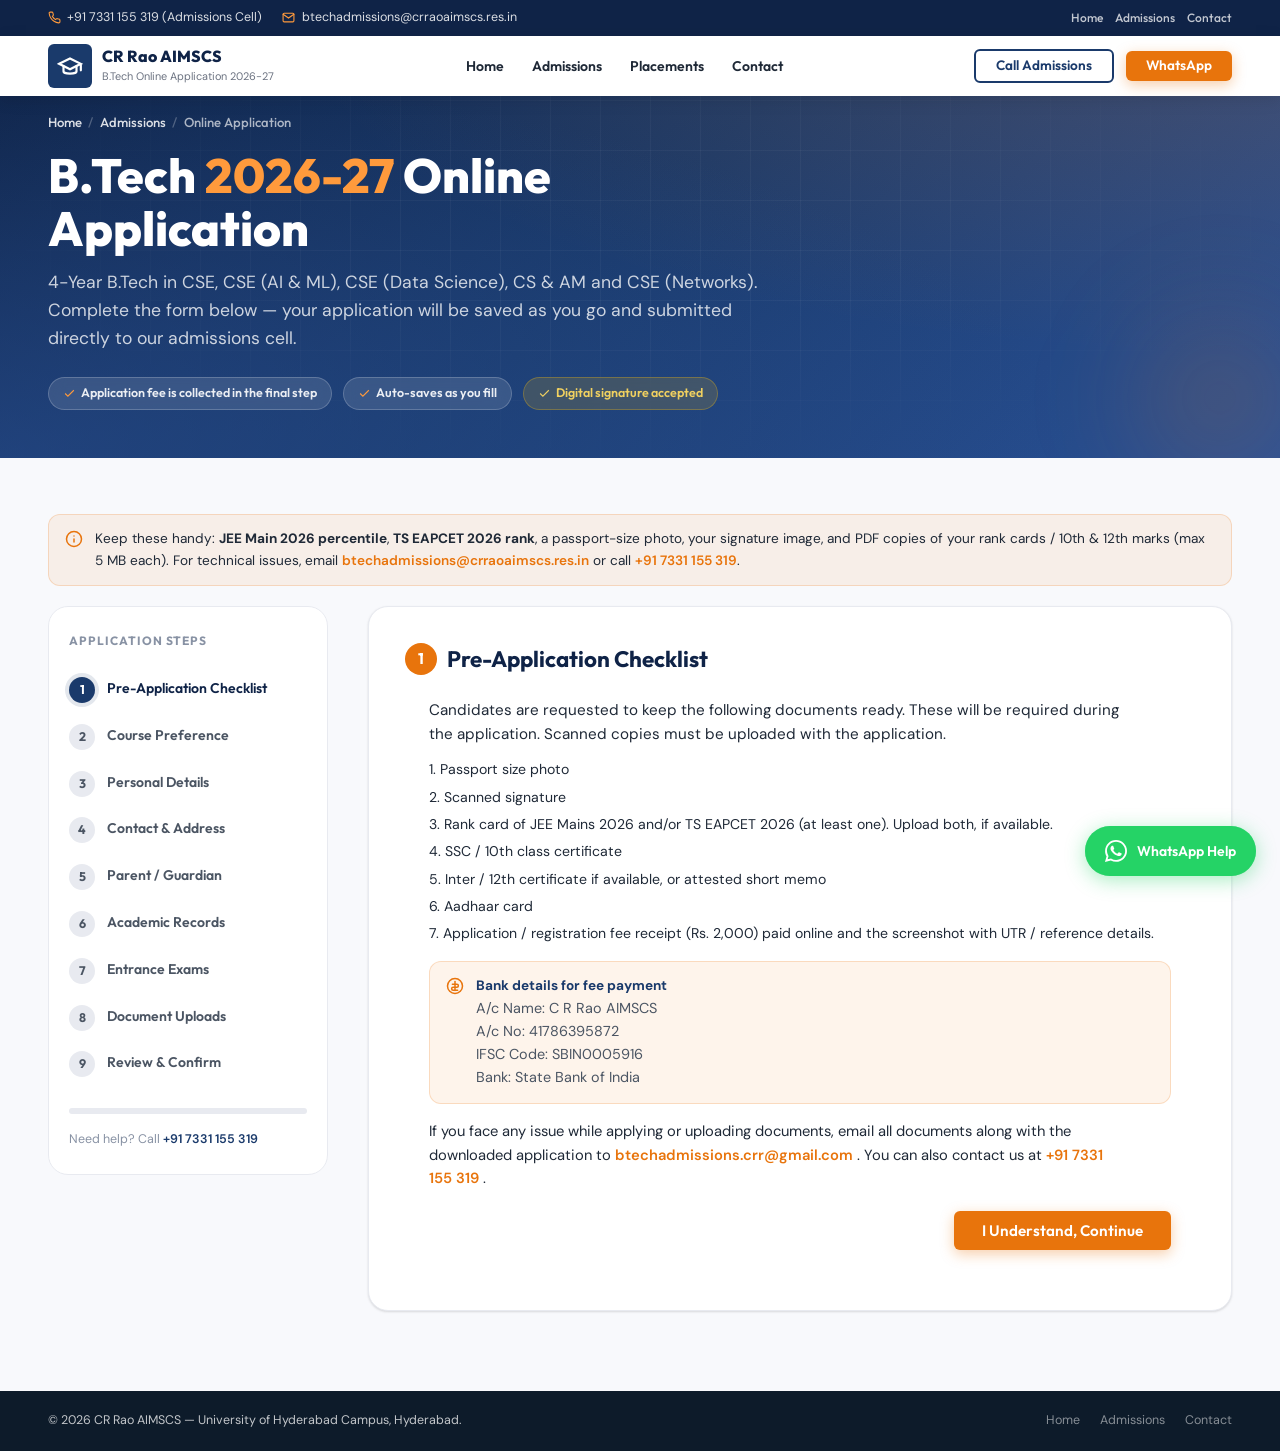
==== commit dbcd2ece: "Refactor application steps in apply.html: Added Pre-Application Checklist as step 1, updated step nu" ====
--- a/pages/apply.html
+++ b/pages/apply.html
@@ -177,7 +177,7 @@
       </div>
     </aside>
 
-    <div
+    <!-- <div
       class="lead-popup"
       id="preApplyNotice"
       role="dialog"
@@ -289,7 +289,7 @@
           </div>
         </div>
       </div>
-    </div>
+    </div> -->
 
     <!-- ===== PAGE HERO ===== -->
     <header class="page-hero">
@@ -387,14 +387,15 @@
           <aside class="step-rail" aria-label="Form steps">
             <div class="step-rail-title">Application Steps</div>
             <ol class="step-list" id="stepList">
-              <li class="active" data-step="1">Course Preference</li>
-              <li data-step="2">Personal Details</li>
-              <li data-step="3">Contact &amp; Address</li>
-              <li data-step="4">Parent / Guardian</li>
-              <li data-step="5">Academic Records</li>
-              <li data-step="6">Entrance Exams</li>
-              <li data-step="7">Document Uploads</li>
-              <li data-step="8">Review &amp; Confirm</li>
+              <li class="active" data-step="1">Pre-Application Checklist</li>
+              <li data-step="2">Course Preference</li>
+              <li data-step="3">Personal Details</li>
+              <li data-step="4">Contact &amp; Address</li>
+              <li data-step="5">Parent / Guardian</li>
+              <li data-step="6">Academic Records</li>
+              <li data-step="7">Entrance Exams</li>
+              <li data-step="8">Document Uploads</li>
+              <li data-step="9">Review &amp; Confirm</li>
             </ol>
             <div class="step-rail-progress">
               <div class="step-rail-progress-bar" id="progressBar"></div>
@@ -421,9 +422,9 @@
             <div class="step-indicator-mobile" id="stepIndicatorMobile">
               <div class="sim-meta">
                 <span class="sim-label"
-                  >Step <strong id="simCurrent">1</strong> of 8</span
+                  >Step <strong id="simCurrent">1</strong> of 9</span
                 >
-                <span class="sim-name" id="simName">Course Preference</span>
+                <span class="sim-name" id="simName">Pre-Application Checklist</span>
               </div>
               <div class="sim-bar">
                 <div class="sim-bar-fill" id="simBarFill"></div>
@@ -431,9 +432,115 @@
             </div>
 
             <form id="applyForm" novalidate>
-              <!-- ============== STEP 1: COURSE PREFERENCE ============== -->
+              <!-- Step 1: Notice -->
               <section class="apply-step active" data-step="1">
-                <h2><span class="apply-step-num">1</span> Course Preference</h2>
+                <h2><span class="apply-step-num">1</span> Pre-Application Checklist</h2>
+
+                <!-- <p class="apply-step-sub">
+                  Please keep the following documents ready. These will be
+                  required during the application.
+                </p> -->
+
+                <div class="lead-popup-body">
+                  <p style="font-size: 0.95rem; color: var(--clr-gray-700)">
+                    Candidates are requested to keep the following documents
+                    ready. These will be required during the application.
+                    Scanned copies must be uploaded with the application.
+                  </p>
+
+                  <ul
+                    class="fee-list"
+                    style="margin: 0.75rem 0 1rem; padding: 0"
+                  >
+                    <li>1. Passport size photo</li>
+                    <li>2. Scanned signature</li>
+                    <li>
+                      3. Rank card of JEE Mains 2026 and/or TS EAPCET 2026 (at
+                      least one). Upload both, if available.
+                    </li>
+                    <li>4. SSC / 10th class certificate</li>
+                    <li>
+                      5. Inter / 12th certificate if available, or attested
+                      short memo
+                    </li>
+                    <li>6. Aadhaar card</li>
+                    <li>
+                      7. Application / registration fee receipt (Rs. 2,000) paid
+                      online and the screenshot with UTR / reference details.
+                    </li>
+                  </ul>
+
+                  <div class="apply-info-tile" style="margin: 0 0 1rem">
+                    <svg
+                      viewBox="0 0 24 24"
+                      fill="none"
+                      stroke="currentColor"
+                      stroke-width="2"
+                      stroke-linecap="round"
+                      aria-hidden="true"
+                    >
+                      <path d="M12 6v12" />
+                      <circle cx="12" cy="12" r="10" />
+                      <path d="M8.5 9.5h6a2 2 0 0 1 0 4h-5a2 2 0 0 0 0 4h6" />
+                    </svg>
+
+                    <div>
+                      <div style="font-weight: 700; color: var(--clr-primary)">
+                        Bank details for fee payment
+                      </div>
+
+                      <div
+                        style="font-size: 0.9rem; color: var(--clr-gray-600)"
+                      >
+                        A/c Name: C R Rao AIMSCS<br />
+                        A/c No: 41786395872<br />
+                        IFSC Code: SBIN0005916<br />
+                        Bank: State Bank of India
+                      </div>
+                    </div>
+                  </div>
+
+                  <p style="font-size: 0.92rem; color: var(--clr-gray-700)">
+                    If you face any issue while applying or uploading documents,
+                    email all documents along with the downloaded application to
+
+                    <a
+                      href="mailto:btechadmissions.crr@gmail.com"
+                      style="color: var(--clr-accent); font-weight: 600"
+                    >
+                      btechadmissions.crr@gmail.com
+                    </a>
+
+                    . You can also contact us at
+
+                    <a
+                      href="tel:+917331155319"
+                      style="color: var(--clr-accent); font-weight: 600"
+                    >
+                      +91 7331 155 319
+                    </a>
+                    .
+                  </p>
+
+                  <div
+                    style="
+                      display: flex;
+                      justify-content: flex-end;
+                      flex-wrap: wrap;
+                      gap: 0.75rem;
+                      margin-top: 1.25rem;
+                    "
+                  >
+                    <button type="button" class="btn btn-primary" data-next>
+                      I Understand, Continue
+                    </button>
+                  </div>
+                </div>
+              </section>
+
+              <!-- ============== STEP 2: COURSE PREFERENCE ============== -->
+              <section class="apply-step" data-step="2">
+                <h2><span class="apply-step-num">2</span> Course Preference</h2>
                 <p class="apply-step-sub">
                   Rank the five B.Tech specializations in your order of
                   preference (1 = most preferred). Each rank can be assigned to
@@ -534,9 +641,9 @@
                 </div>
               </section>
 
-              <!-- ============== STEP 2: PERSONAL DETAILS ============== -->
-              <section class="apply-step" data-step="2">
-                <h2><span class="apply-step-num">2</span> Personal Details</h2>
+              <!-- ============== STEP 3: PERSONAL DETAILS ============== -->
+              <section class="apply-step" data-step="3">
+                <h2><span class="apply-step-num">3</span> Personal Details</h2>
                 <p class="apply-step-sub">
                   Enter your details exactly as per your SSC (Class&nbsp;10)
                   certificate.
@@ -744,10 +851,10 @@
                 </div>
               </section>
 
-              <!-- ============== STEP 3: CONTACT & ADDRESS ============== -->
-              <section class="apply-step" data-step="3">
+              <!-- ============== STEP 4: CONTACT & ADDRESS ============== -->
+              <section class="apply-step" data-step="4">
                 <h2>
-                  <span class="apply-step-num">3</span> Contact &amp; Address
+                  <span class="apply-step-num">4</span> Contact &amp; Address
                 </h2>
                 <p class="apply-step-sub">
                   All admission communication will go to this email and mobile
@@ -875,10 +982,10 @@
                 </div>
               </section>
 
-              <!-- ============== STEP 4: PARENT / GUARDIAN ============== -->
-              <section class="apply-step" data-step="4">
+              <!-- ============== STEP 5: PARENT / GUARDIAN ============== -->
+              <section class="apply-step" data-step="5">
                 <h2>
-                  <span class="apply-step-num">4</span> Parent / Guardian
+                  <span class="apply-step-num">5</span> Parent / Guardian
                   Details
                 </h2>
                 <p class="apply-step-sub">
@@ -1010,9 +1117,9 @@
                 </div>
               </section>
 
-              <!-- ============== STEP 5: ACADEMIC RECORDS ============== -->
-              <section class="apply-step" data-step="5">
-                <h2><span class="apply-step-num">5</span> Academic Records</h2>
+              <!-- ============== STEP 6: ACADEMIC RECORDS ============== -->
+              <section class="apply-step" data-step="6">
+                <h2><span class="apply-step-num">6</span> Academic Records</h2>
                 <p class="apply-step-sub">
                   Class 10 (SSC) and Class 12 (Intermediate / equivalent)
                   details.
@@ -1244,10 +1351,10 @@
                 </div>
               </section>
 
-              <!-- ============== STEP 6: ENTRANCE EXAMS ============== -->
-              <section class="apply-step" data-step="6">
+              <!-- ============== STEP 7: ENTRANCE EXAMS ============== -->
+              <section class="apply-step" data-step="7">
                 <h2>
-                  <span class="apply-step-num">6</span> Entrance Examinations
+                  <span class="apply-step-num">7</span> Entrance Examinations
                 </h2>
                 <p class="apply-step-sub">
                   Provide whichever exam scores are available — at least one of
@@ -1432,9 +1539,9 @@
                 </div>
               </section>
 
-              <!-- ============== STEP 7: DOCUMENT UPLOADS ============== -->
-              <section class="apply-step" data-step="7">
-                <h2><span class="apply-step-num">7</span> Document Uploads</h2>
+              <!-- ============== STEP 8: DOCUMENT UPLOADS ============== -->
+              <section class="apply-step" data-step="8">
+                <h2><span class="apply-step-num">8</span> Document Uploads</h2>
                 <p class="apply-step-sub">
                   Upload PDF / JPG / PNG files. Each file should be under
                   5&nbsp;MB. If you face technical issues, you can email them to
@@ -1777,10 +1884,10 @@
                 </div>
               </section>
 
-              <!-- ============== STEP 8: REVIEW & CONFIRM ============== -->
-              <section class="apply-step" data-step="8">
+              <!-- ============== STEP 9: REVIEW & CONFIRM ============== -->
+              <section class="apply-step" data-step="9">
                 <h2>
-                  <span class="apply-step-num">8</span> Review &amp; Confirm
+                  <span class="apply-step-num">9</span> Review &amp; Confirm
                 </h2>
                 <p class="apply-step-sub">
                   Please verify your details below. You can go back to any step
@@ -1882,7 +1989,7 @@
               </section>
 
               <!-- ============== SUCCESS ============== -->
-              <section class="apply-step" data-step="9" id="successStep">
+              <section class="apply-step" data-step="10" id="successStep">
                 <div class="apply-success" style="text-align: center">
                   <div class="apply-success-icon">
                     <svg
--- a/css/main.css
+++ b/css/main.css
@@ -5155,7 +5155,7 @@
   margin: 0;
 }
 .lead-popup-body {
-  padding: 1.5rem;
+  padding: 1rem 1.5rem 1.5rem 1.5rem;
 }
 
 /* Map embed */
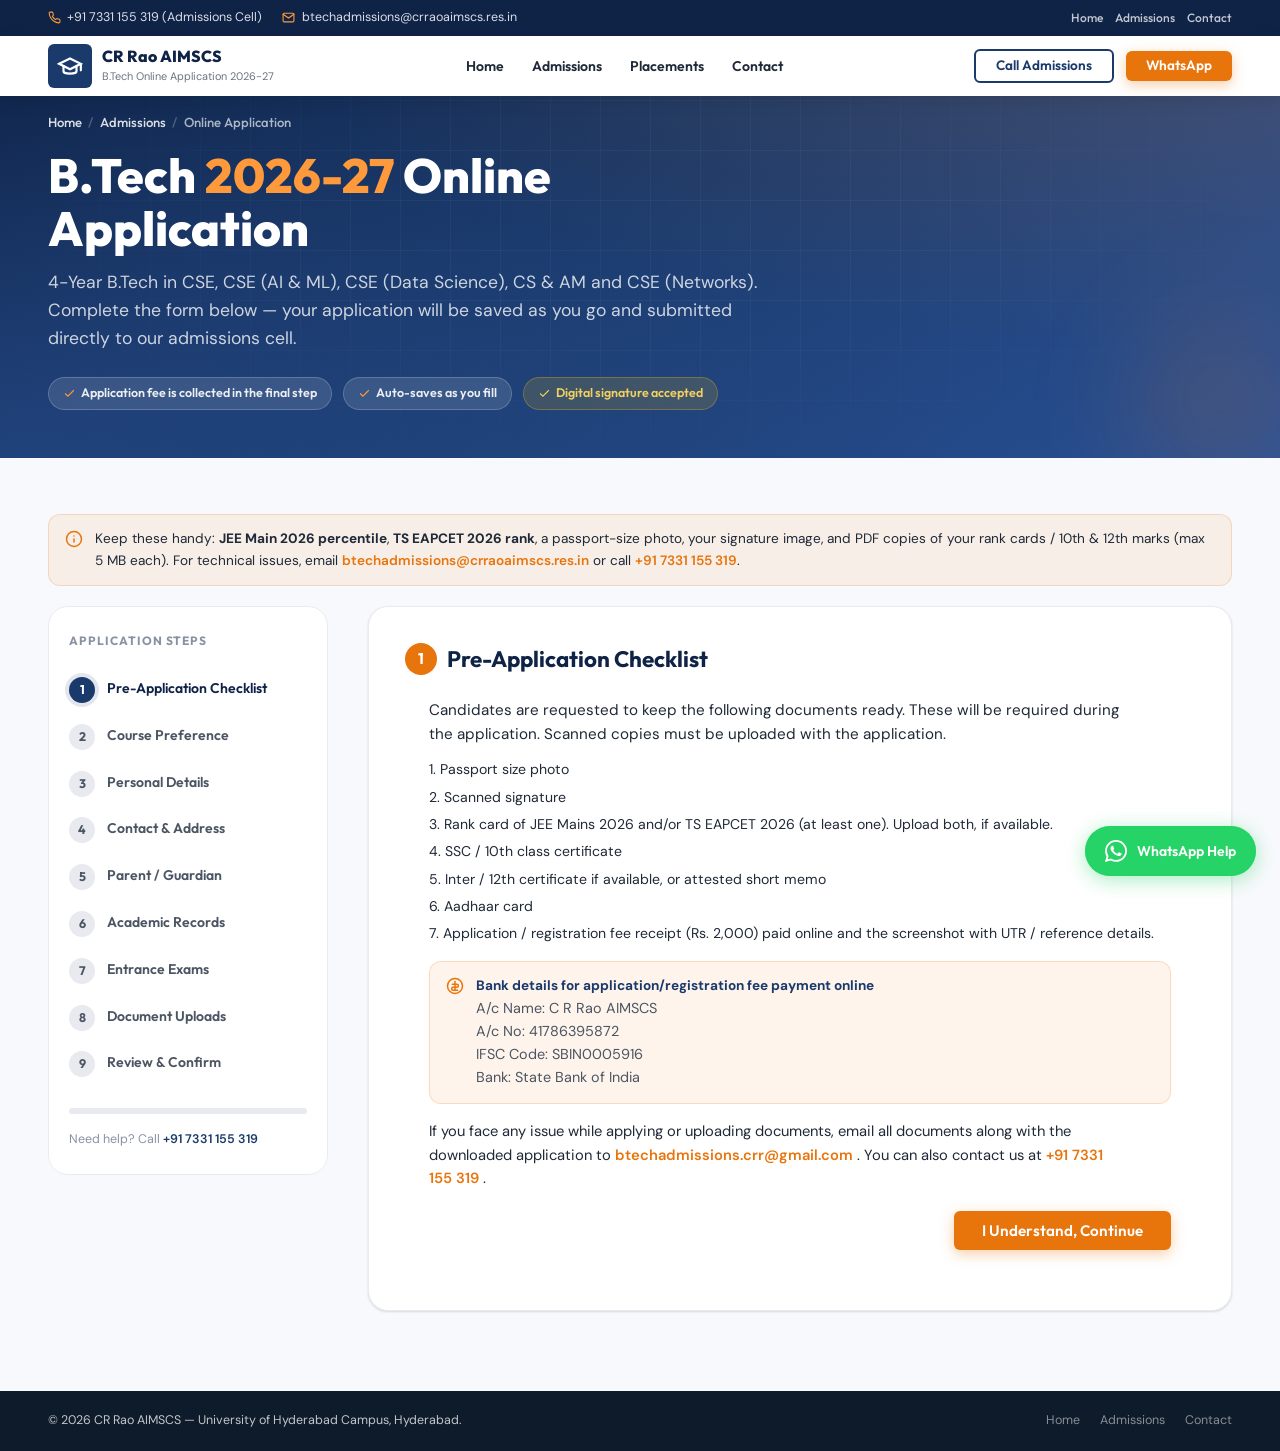
==== commit fcfc378f: "Enhance application form: Add validation functions for admission year, percentages, and improve erro" ====
--- a/pages/apply.html
+++ b/pages/apply.html
@@ -486,7 +486,7 @@
 
                     <div>
                       <div style="font-weight: 700; color: var(--clr-primary)">
-                        Bank details for fee payment
+                        Bank details for application/registration fee payment online
                       </div>
 
                       <div
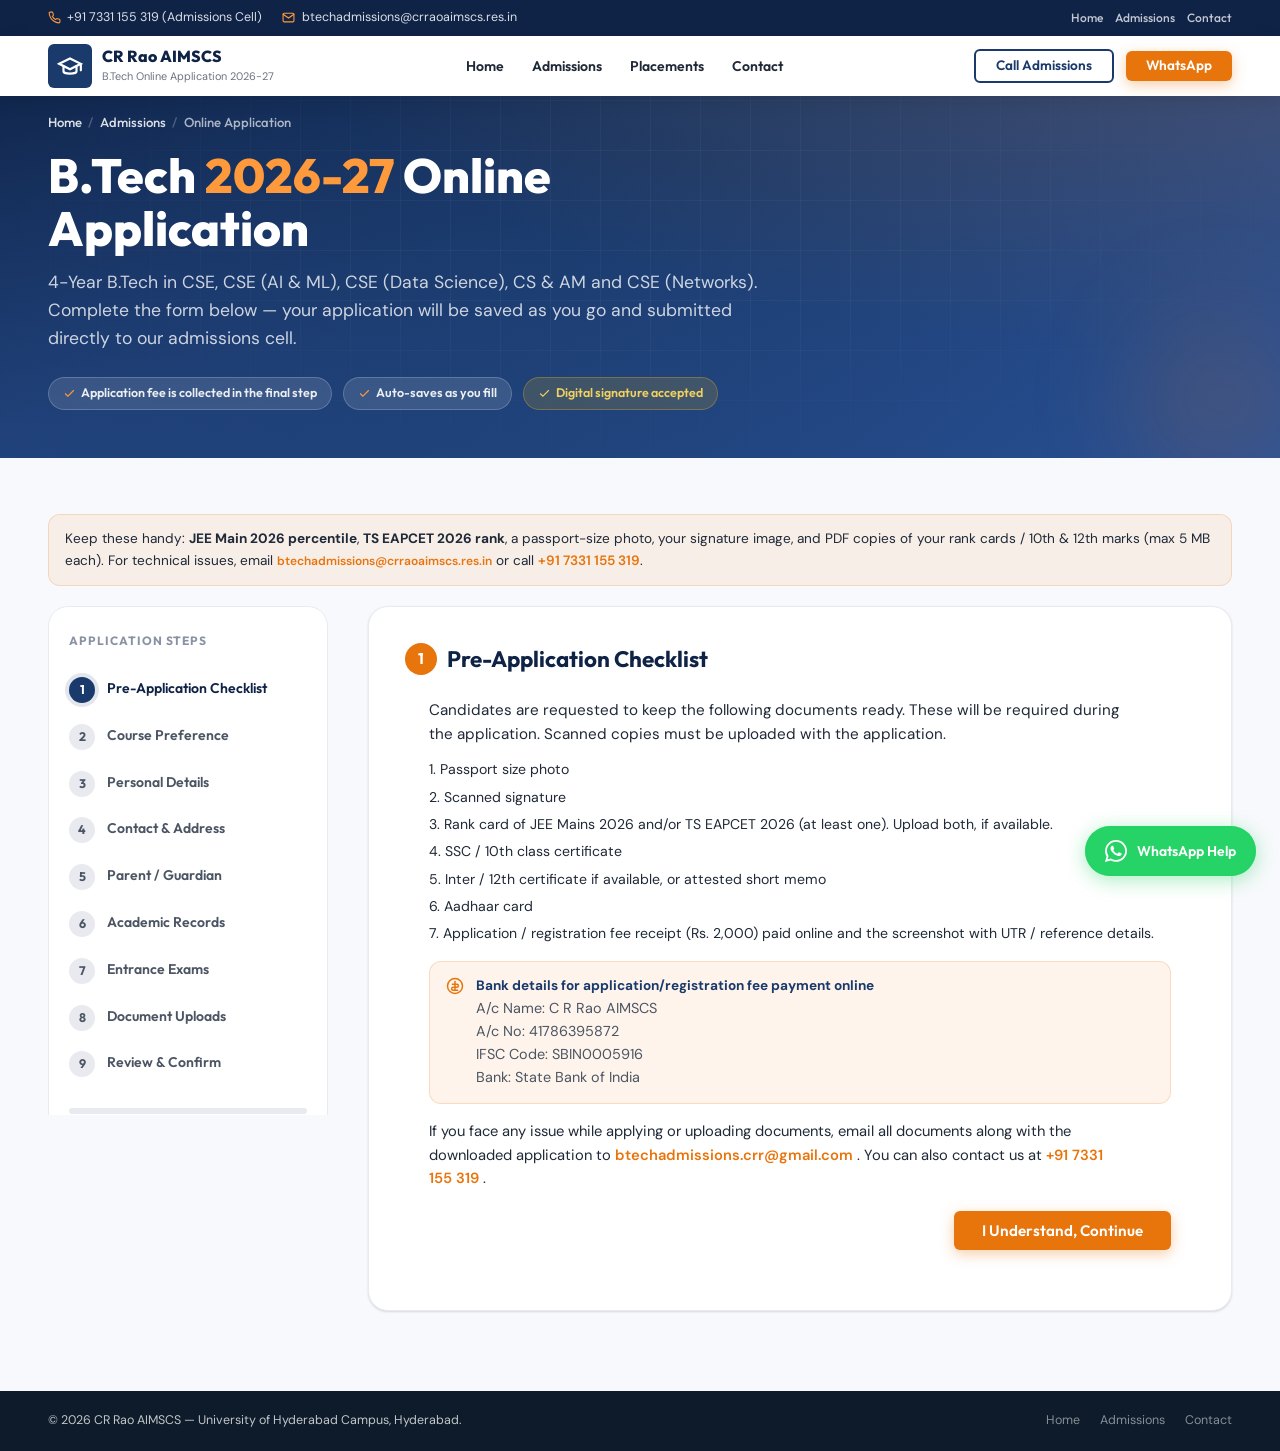
==== commit 563be95e: "Enhance responsive design: Adjust padding for lead popup on smaller screens and refine email link st" ====
--- a/pages/apply.html
+++ b/pages/apply.html
@@ -351,18 +351,6 @@
     <section class="apply-shell">
       <div class="container">
         <div class="apply-info-tile">
-          <svg
-            viewBox="0 0 24 24"
-            fill="none"
-            stroke="currentColor"
-            stroke-width="2"
-            stroke-linecap="round"
-            aria-hidden="true"
-          >
-            <circle cx="12" cy="12" r="10" />
-            <line x1="12" y1="16" x2="12" y2="12" />
-            <line x1="12" y1="8" x2="12.01" y2="8" />
-          </svg>
           <div>
             Keep these handy: <strong>JEE Main 2026 percentile</strong>,
             <strong>TS EAPCET 2026 rank</strong>, a passport-size photo, your
@@ -370,7 +358,7 @@
             marks (max 5 MB each). For technical issues, email
             <a
               href="mailto:btechadmissions@crraoaimscs.res.in"
-              style="color: var(--clr-accent); font-weight: 600"
+              style="color: var(--clr-accent); font-weight: 600; font-size: 12px;"
               >btechadmissions@crraoaimscs.res.in</a
             >
             or call
@@ -620,7 +608,7 @@
                 </div>
 
                 <div class="step-nav">
-                  <button type="button" class="btn btn-back" disabled>
+                  <button type="button" class="btn btn-back" data-prev>
                     Back
                   </button>
                   <button type="button" class="btn btn-primary" data-next>
--- a/css/main.css
+++ b/css/main.css
@@ -5156,6 +5156,76 @@
 }
 .lead-popup-body {
   padding: 1rem 1.5rem 1.5rem 1.5rem;
+}
+@media (max-width: 767px) {
+  .lead-popup-body {
+    padding-left: 0;
+    padding-right: 0;
+  }
+}
+
+/* Apply form — submission in progress (slides down from top) */
+.submit-notice {
+  position: fixed;
+  top: 0;
+  left: 0;
+  right: 0;
+  z-index: 3500;
+  padding: 0 1rem;
+  transform: translateY(-110%);
+  opacity: 0;
+  visibility: hidden;
+  transition:
+    transform 0.4s cubic-bezier(0.22, 1, 0.36, 1),
+    opacity 0.35s ease,
+    visibility 0.35s;
+  pointer-events: none;
+}
+.submit-notice.open {
+  transform: translateY(0);
+  opacity: 1;
+  visibility: visible;
+  pointer-events: auto;
+}
+.submit-notice-inner {
+  max-width: 720px;
+  margin: 0.75rem auto 0;
+  display: flex;
+  align-items: flex-start;
+  gap: 1rem;
+  padding: 1rem 1.25rem;
+  background: linear-gradient(135deg, var(--clr-primary-d), var(--clr-primary));
+  color: #fff;
+  border-radius: 0 0 var(--radius-lg) var(--radius-lg);
+  box-shadow: var(--shadow-xl);
+}
+.submit-notice-icon {
+  flex-shrink: 0;
+  width: 28px;
+  height: 28px;
+  margin-top: 2px;
+  animation: submitNoticeSpin 0.9s linear infinite;
+}
+.submit-notice-icon svg {
+  width: 28px;
+  height: 28px;
+  stroke: #fff;
+}
+.submit-notice-text strong {
+  display: block;
+  font-size: 1rem;
+  margin-bottom: 0.25rem;
+}
+.submit-notice-text p {
+  margin: 0;
+  font-size: 0.88rem;
+  line-height: 1.45;
+  color: rgba(255, 255, 255, 0.9);
+}
+@keyframes submitNoticeSpin {
+  to {
+    transform: rotate(360deg);
+  }
 }
 
 /* Map embed */
@@ -6167,8 +6237,8 @@
   color: var(--clr-primary);
 }
 .step-list li::before {
-  content: counter(step);
-  counter-increment: step;
+  /* Use --step-num (set in JS) instead of CSS counters — Safari mis-numbers them */
+  content: var(--step-num, attr(data-step));
   width: 26px;
   height: 26px;
   flex-shrink: 0;
@@ -6182,9 +6252,6 @@
   font-weight: 700;
   transition: var(--trans-fast);
 }
-.step-list {
-  counter-reset: step;
-}
 .step-list li.active {
   color: var(--clr-primary-d);
 }
@@ -6198,8 +6265,6 @@
   color: #fff;
   content: "✓";
 }
-
-/* .step-list li.completed { counter-increment: step; } */
 
 .step-rail-progress {
   margin-top: 1.25rem;
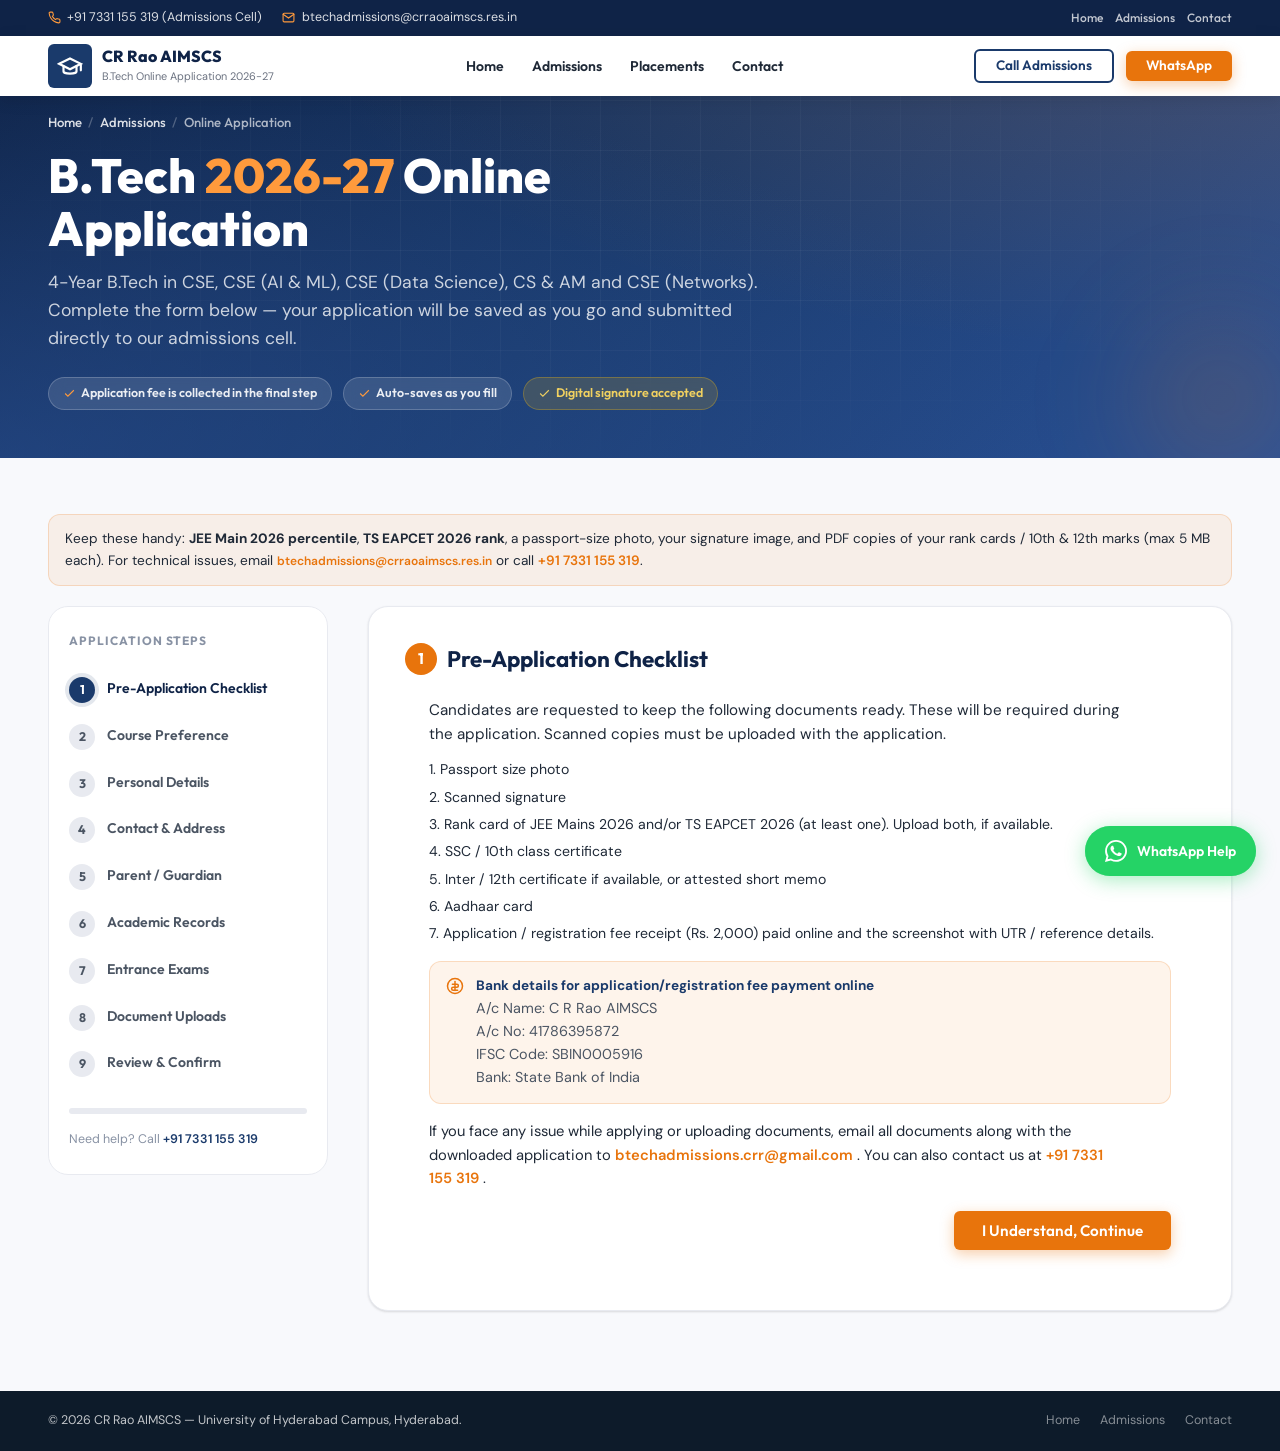
==== commit 8444d22d: "Update document upload requirements: Rename "Marksheet" to "Memo" for SSC and HSC, remove optional o" ====
--- a/pages/apply.html
+++ b/pages/apply.html
@@ -1435,76 +1435,6 @@
               </div>
             </div> -->
 
-                <h3
-                  style="
-                    font-size: 1rem;
-                    color: var(--clr-primary);
-                    margin: 1.5rem 0 0.6rem;
-                  "
-                >
-                  Other (Optional)
-                </h3>
-                <div class="field-grid two">
-                  <div class="form-group">
-                    <label class="form-label" for="f-other-exam"
-                      >Other Entrance Exam</label
-                    >
-                    <input
-                      class="form-input"
-                      id="f-other-exam"
-                      name="other_exam"
-                      type="text"
-                      placeholder="e.g. BITSAT, VITEEE, AP EAPCET"
-                    />
-                  </div>
-                  <div class="form-group">
-                    <label class="form-label" for="f-other-rank"
-                      >Score / Rank</label
-                    >
-                    <input
-                      class="form-input"
-                      id="f-other-rank"
-                      name="other_score"
-                      type="text"
-                    />
-                  </div>
-                </div>
-
-                <div
-                  class="apply-info-tile"
-                  style="
-                    margin-top: 1.25rem;
-                    background: var(--clr-amber-50, #fffbeb);
-                    border-color: var(--clr-amber-300, #fcd34d);
-                  "
-                >
-                  <svg
-                    viewBox="0 0 24 24"
-                    fill="none"
-                    stroke="currentColor"
-                    stroke-width="2"
-                    stroke-linecap="round"
-                    aria-hidden="true"
-                    style="color: #b45309; flex-shrink: 0"
-                  >
-                    <circle cx="12" cy="12" r="10" />
-                    <line x1="12" y1="8" x2="12" y2="12" />
-                    <line x1="12" y1="16" x2="12.01" y2="16" />
-                  </svg>
-                  <div style="color: #78350f">
-                    <strong>Note:</strong> If you do not have a JEE Main 2026
-                    percentile <em>and</em> have not qualified in TS EAPCET 2026
-                    (i.e. at least one of these is not available), please
-                    <a
-                      href="contact.html"
-                      style="color: var(--clr-primary); font-weight: 600"
-                      >contact us</a
-                    >
-                    or check our website for the notification on
-                    <strong>"Spot Admissions"</strong> if seats are available.
-                  </div>
-                </div>
-
                 <div class="step-nav">
                   <button type="button" class="btn btn-back" data-prev>
                     Back
@@ -1639,8 +1569,7 @@
                     margin: 0 0 0.75rem;
                   "
                 >
-                  Upload <strong>at least one</strong> rank card: JEE Main 2026,
-                  TS EAPCET 2026, or Other.
+                  Upload <strong>at least one</strong> rank card: JEE Main 2026 or TS EAPCET 2026.
                 </p>
                 <div
                   id="rankCardError"
@@ -1716,41 +1645,12 @@
                     </div>
                   </div>
 
-                  <div class="form-group">
-                    <label class="form-label">Other Rank Card</label>
-                    <div class="file-upload">
-                      <label class="file-upload-label" for="up-other-rank">
-                        <svg
-                          viewBox="0 0 24 24"
-                          fill="none"
-                          stroke="currentColor"
-                          stroke-width="2"
-                          stroke-linecap="round"
-                        >
-                          <path
-                            d="M14 2H6a2 2 0 0 0-2 2v16a2 2 0 0 0 2 2h12a2 2 0 0 0 2-2V8z"
-                          />
-                          <polyline points="14 2 14 8 20 8" />
-                        </svg>
-                        <span class="file-prompt">Upload Other rank card</span>
-                        <span class="file-hint">PDF / JPG, &lt;5 MB</span>
-                      </label>
-                      <input
-                        type="file"
-                        id="up-other-rank"
-                        name="upload_other_rank_card"
-                        accept=".pdf,image/*"
-                        class="rank-card-input"
-                      />
-                      <span class="file-upload-name"></span>
-                    </div>
-                  </div>
                 </div>
 
                 <div class="upload-grid" style="margin-top: 1rem">
                   <div class="form-group">
                     <label class="form-label"
-                      >Class 10 Marksheet<span class="required-mark"
+                      >Class 10 Memo<span class="required-mark"
                         >*</span
                       ></label
                     >
@@ -1768,7 +1668,7 @@
                           />
                           <polyline points="14 2 14 8 20 8" />
                         </svg>
-                        <span class="file-prompt">Upload SSC marksheet</span>
+                        <span class="file-prompt">Upload SSC Memo</span>
                         <span class="file-hint">PDF / JPG, &lt;5 MB</span>
                       </label>
                       <input
@@ -1784,7 +1684,7 @@
 
                   <div class="form-group">
                     <label class="form-label"
-                      >Class 12 Marksheet<span class="required-mark"
+                      >Class 12 Memo<span class="required-mark"
                         >*</span
                       ></label
                     >
@@ -1802,7 +1702,7 @@
                           />
                           <polyline points="14 2 14 8 20 8" />
                         </svg>
-                        <span class="file-prompt">Upload HSC marksheet</span>
+                        <span class="file-prompt">Upload HSC Memo</span>
                         <span class="file-hint"
                           >PDF / JPG (or "Awaiting Result"), &lt;5 MB</span
                         >
@@ -1817,7 +1717,9 @@
                       <span class="file-upload-name"></span>
                     </div>
                   </div>
-
+                </div>
+
+                <div style="margin-top: 1rem">
                   <div class="form-group">
                     <label class="form-label"
                       >Aadhaar Card<span class="required-mark">*</span></label
@@ -1842,6 +1744,40 @@
                         type="file"
                         id="up-aadhaar"
                         name="upload_aadhaar"
+                        accept=".pdf,image/*"
+                        required
+                      />
+                      <span class="file-upload-name"></span>
+                    </div>
+                  </div>
+
+                  <div class="form-group" style="margin-top: 1rem">
+                    <label class="form-label"
+                      >Fee Payment Receipt<span class="required-mark"
+                        >*</span
+                      ></label
+                    >
+                    <div class="file-upload">
+                      <label class="file-upload-label" for="up-payment-receipt">
+                        <svg
+                          viewBox="0 0 24 24"
+                          fill="none"
+                          stroke="currentColor"
+                          stroke-width="2"
+                          stroke-linecap="round"
+                        >
+                          <path
+                            d="M14 2H6a2 2 0 0 0-2 2v16a2 2 0 0 0 2 2h12a2 2 0 0 0 2-2V8z"
+                          />
+                          <polyline points="14 2 14 8 20 8" />
+                        </svg>
+                        <span class="file-prompt">Upload fee receipt</span>
+                        <span class="file-hint">PDF / JPG, &lt;5 MB</span>
+                      </label>
+                      <input
+                        type="file"
+                        id="up-payment-receipt"
+                        name="upload_payment_receipt"
                         accept=".pdf,image/*"
                         required
                       />
